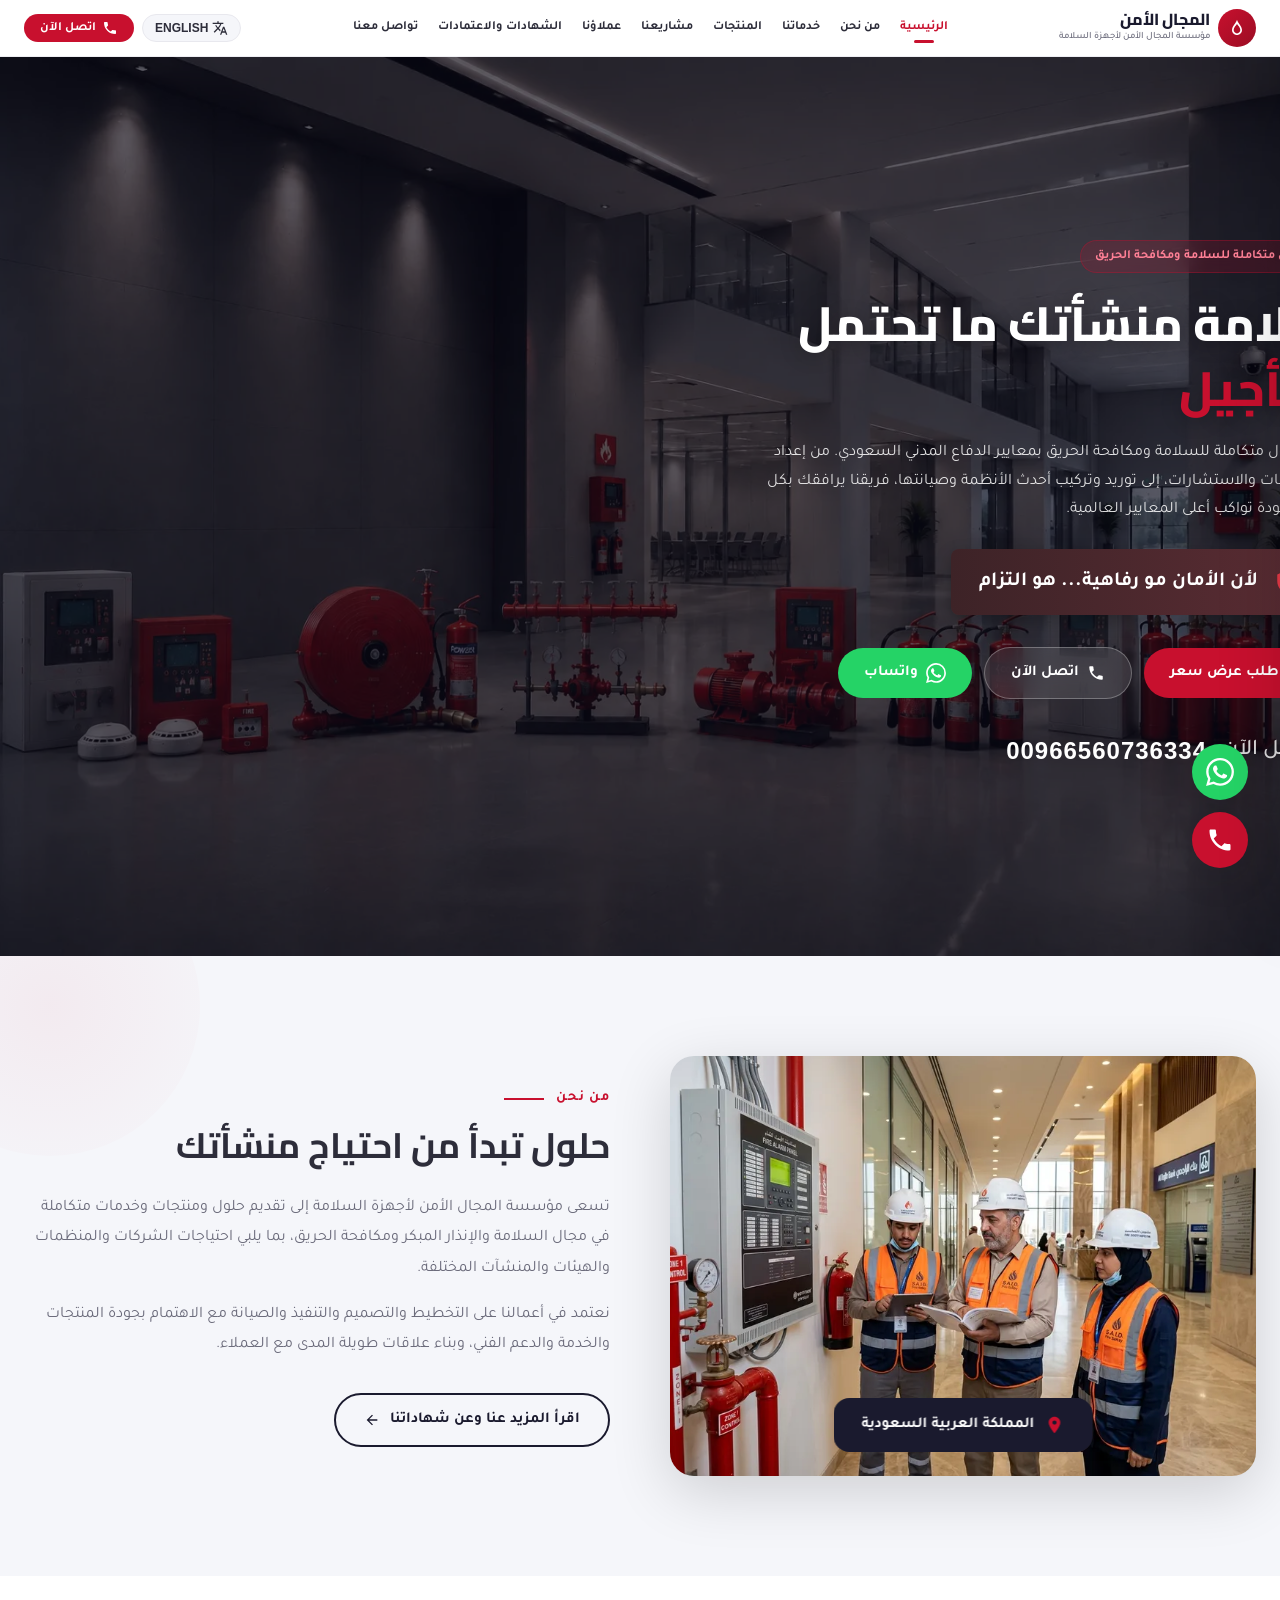
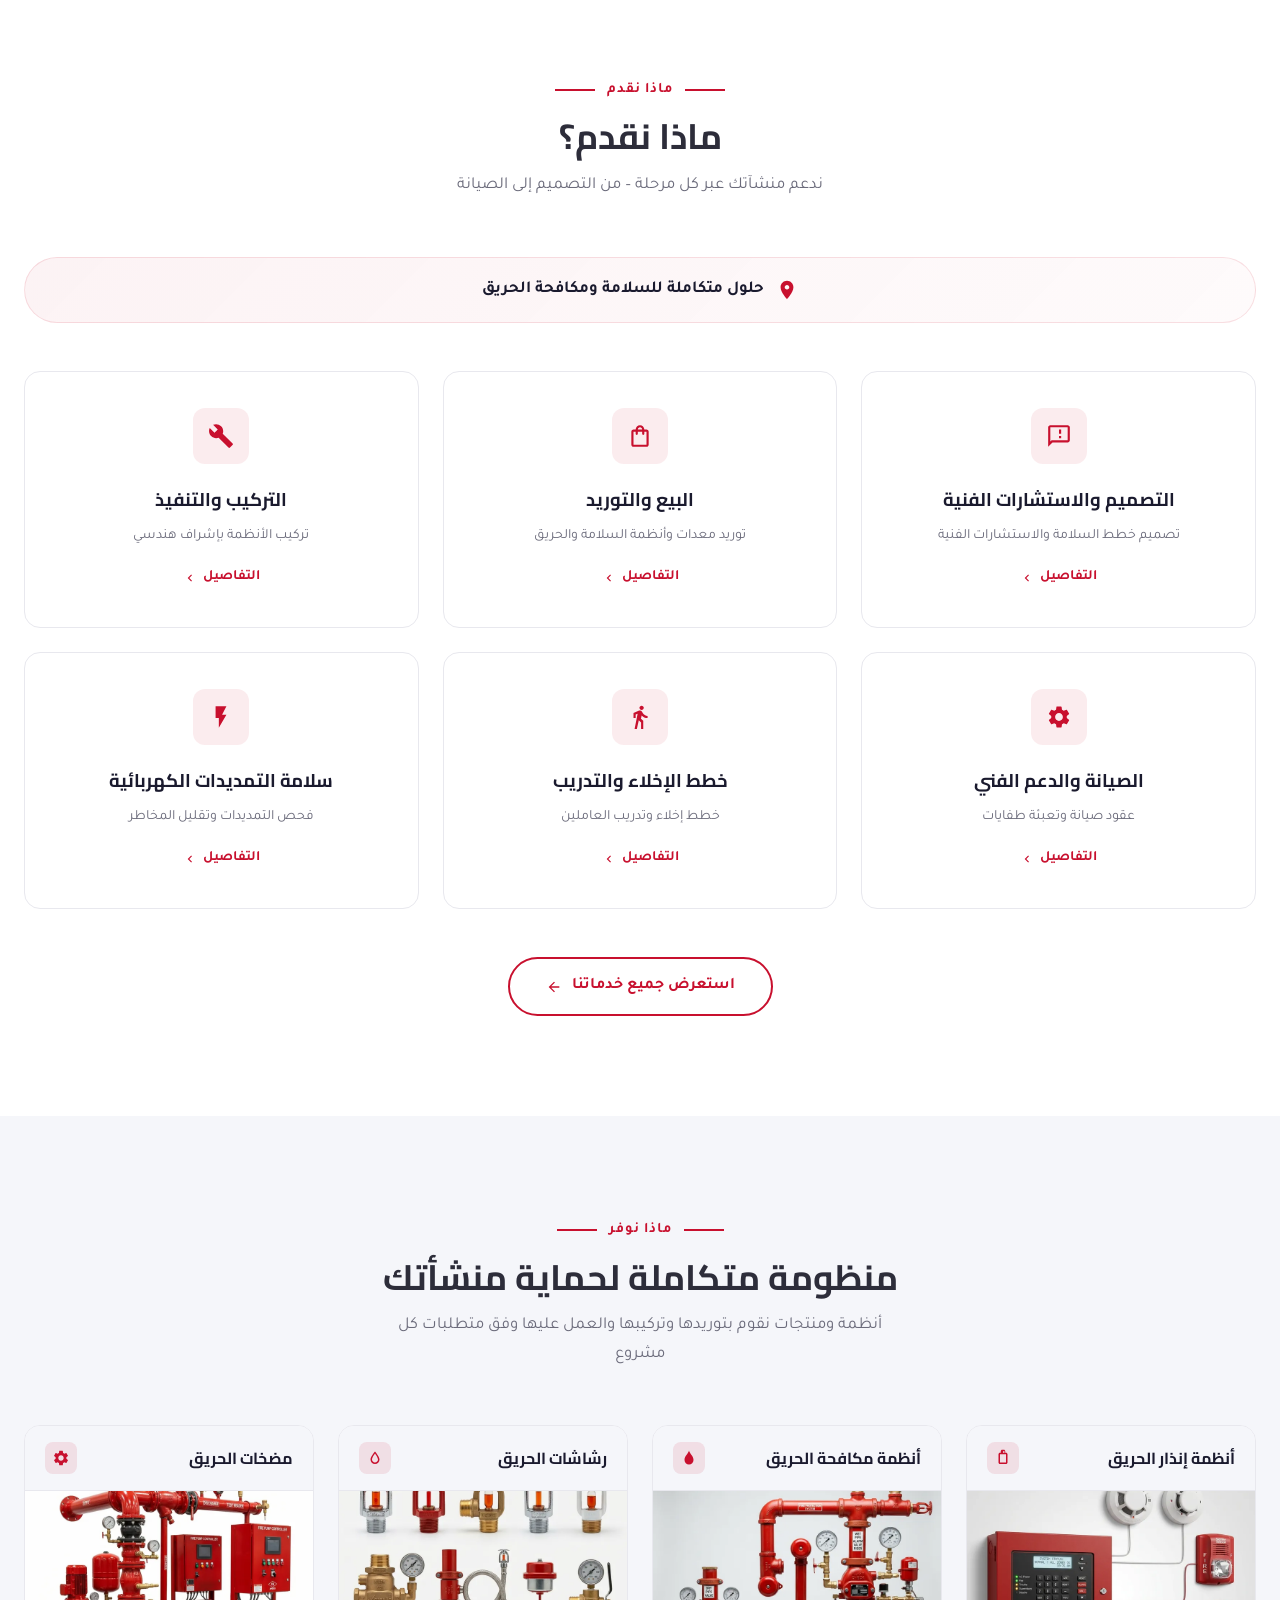
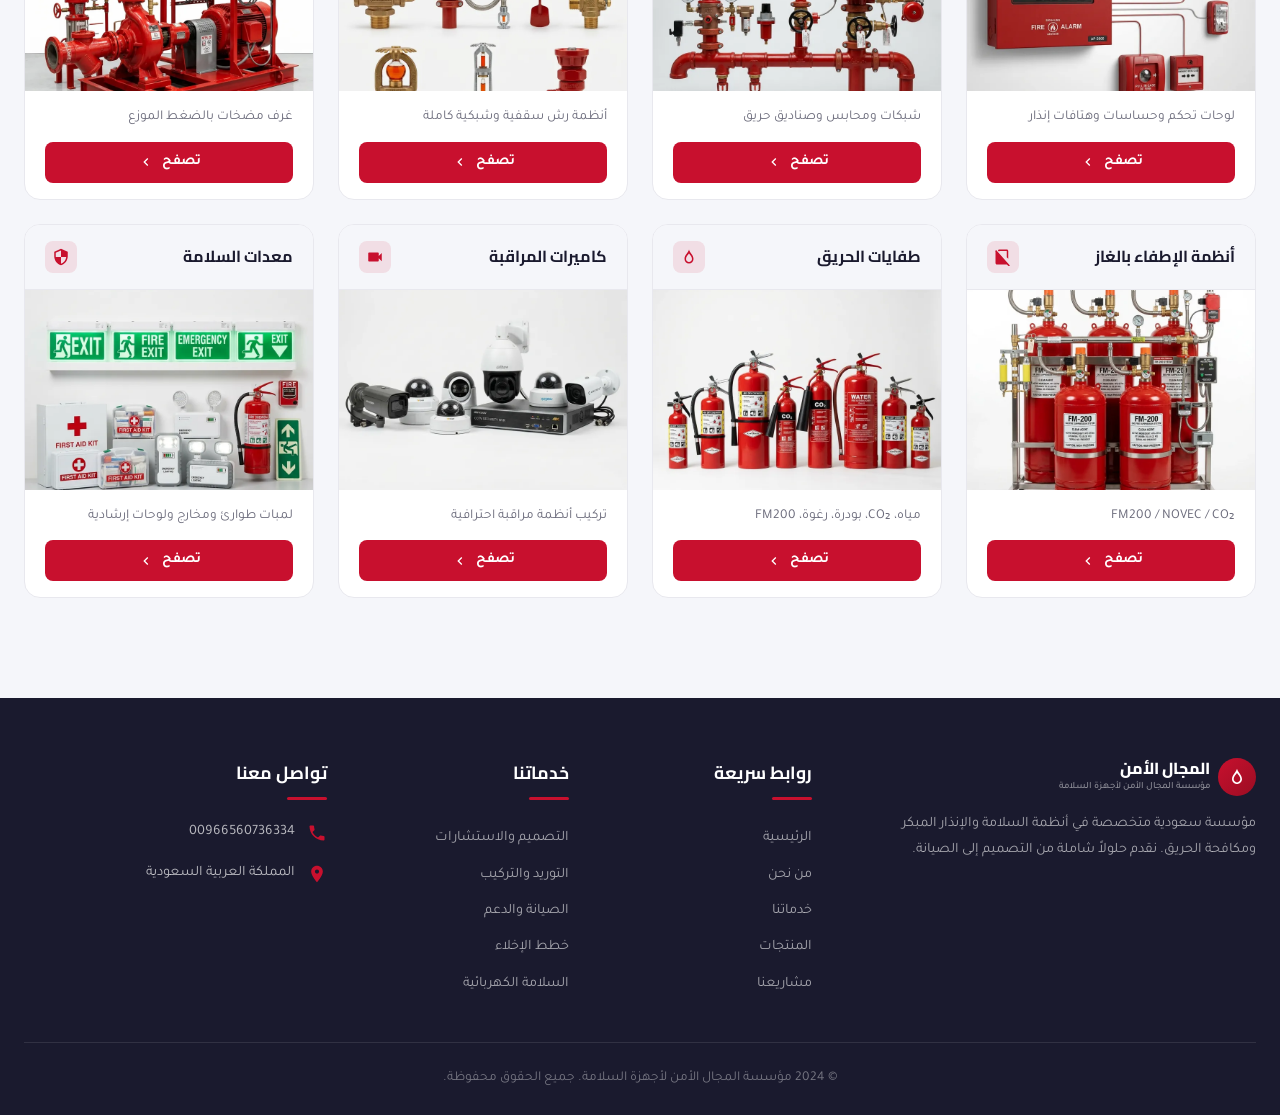
==== index.html @ 8d2e914c "feat(seo): Implement SEO mapping, JSON-LD, hreflang, open graph, and update sitemap/robots" ====
<!DOCTYPE html>
<html lang="ar" dir="rtl">
<head>
<link rel="preload" href="css/style.css" as="style">
  <meta charset="UTF-8">
  <meta name="viewport" content="width=device-width, initial-scale=1.0">
  <title>شركة أنظمة مكافحة الحريق بجدة | المجال الأمن للسلامة</title>
  
  <link rel="preconnect" href="https://fonts.googleapis.com">
  <link rel="preconnect" href="https://fonts.gstatic.com" crossorigin>
  <link href="https://fonts.googleapis.com/css2?family=Cairo:wght@400;600;700;800;900&family=Tajawal:wght@400;500;700;800&display=swap" rel="stylesheet">
  <link rel="stylesheet" href="css/style.css">

  <meta name="description" content="مؤسسة المجال الأمن، أفضل شركة أنظمة مكافحة الحريق بجدة. نقدم حلول السلامة، إنذار الحريق، وأنظمة الإطفاء المعتمدة من الدفاع المدني. اتصل بنا الآن.">
  <link rel="canonical" href="https://mustafaabdelsalam49-arch.github.io/project-1/index.html">
  <link rel="alternate" hreflang="ar" href="https://mustafaabdelsalam49-arch.github.io/project-1/index.html">
  <link rel="alternate" hreflang="en" href="https://mustafaabdelsalam49-arch.github.io/project-1/index-en.html">
  <link rel="alternate" hreflang="x-default" href="https://mustafaabdelsalam49-arch.github.io/project-1/index.html">
  
  <meta property="og:title" content="شركة أنظمة مكافحة الحريق بجدة | المجال الأمن للسلامة">
  <meta property="og:description" content="مؤسسة المجال الأمن، أفضل شركة أنظمة مكافحة الحريق بجدة. نقدم حلول السلامة، إنذار الحريق، وأنظمة الإطفاء المعتمدة من الدفاع المدني. اتصل بنا الآن.">
  <meta property="og:type" content="website">
  <meta property="og:url" content="https://mustafaabdelsalam49-arch.github.io/project-1/index.html">
  
  <script type="application/ld+json">
  {"@context": "https://schema.org", "@type": "LocalBusiness", "name": "Al-Majal Al-Amin | المجال الأمن", "image": "https://mustafaabdelsalam49-arch.github.io/project-1/images/logo.jpg", "telephone": "00966560736334", "address": {"@type": "PostalAddress", "addressLocality": "Jeddah", "addressCountry": "SA"}}
  </script>
</head>
<body>

  <!-- ===== HEADER ===== -->
  <header class="header" id="header">
    <div class="container">
      <!-- Logo -->
      <a href="#" class="logo" id="logo">
        <div class="logo-icon">
          <svg viewBox="0 0 24 24"><path d="M12 2C10.97 6.3 6 9.5 6 14.5C6 17.81 8.69 20.5 12 20.5S18 17.81 18 14.5C18 9.5 13.03 6.3 12 2ZM12 18.5C9.79 18.5 8 16.71 8 14.5C8 11.39 10.94 9.09 12 7.28C13.06 9.09 16 11.39 16 14.5C16 16.71 14.21 18.5 12 18.5Z"/></svg>
        </div>
        <div class="logo-text">
          <span class="brand-name">المجال الأمن</span>
          <span class="brand-tagline">مؤسسة المجال الأمن لأجهزة السلامة</span>
        </div>
      </a>

      <!-- Navigation -->
      <nav class="main-nav" id="mainNav">
        <a href="index.html" class="active">الرئيسية</a>
        <a href="about.html">من نحن</a>
        <a href="index.html#services">خدماتنا</a>
        <a href="index.html#products">المنتجات</a>
        <a href="projects.html#projects">مشاريعنا</a>
        <a href="projects.html#clients">عملاؤنا</a>
        <a href="about.html#certificates">الشهادات والاعتمادات</a>
        <a href="contact.html">تواصل معنا</a>
      </nav>

      <!-- Header Actions -->
      <div class="header-actions">
        <button class="btn-lang" id="btnLang" onclick="window.location.href='index-en.html'">
          <svg width="16" height="16" viewBox="0 0 24 24" fill="currentColor"><path d="M12.87 15.07l-2.54-2.51.03-.03A17.52 17.52 0 0014.07 6H17V4h-7V2H8v2H1v2h11.17C11.5 7.92 10.44 9.75 9 11.35 8.07 10.32 7.3 9.19 6.69 8h-2c.73 1.63 1.73 3.17 2.98 4.56l-5.09 5.02L4 19l5-5 3.11 3.11.76-2.04M18.5 10h-2L12 22h2l1.12-3h4.75L21 22h2l-4.5-12m-2.62 7l1.62-4.33L19.12 17h-3.24z"/></svg>
          ENGLISH
        </button>
        <button class="btn-contact-header" id="btnContactHeader" onclick="window.location.href='tel:00966560736334'">
          <svg width="16" height="16" viewBox="0 0 24 24" fill="currentColor"><path d="M6.62 10.79c1.44 2.83 3.76 5.14 6.59 6.59l2.2-2.2c.27-.27.67-.36 1.02-.24 1.12.37 2.33.57 3.57.57.55 0 1 .45 1 1V20c0 .55-.45 1-1 1-9.39 0-17-7.61-17-17 0-.55.45-1 1-1h3.5c.55 0 1 .45 1 1 0 1.25.2 2.45.57 3.57.11.35.03.74-.25 1.02l-2.2 2.2z"/></svg>
          اتصل الآن
        </button>
        <button class="menu-toggle" id="menuToggle" aria-label="فتح القائمة">
          <span></span>
          <span></span>
          <span></span>
        </button>
      </div>
    </div>
  </header>

  <!-- Mobile Nav -->
  <div class="mobile-nav-overlay" id="mobileNavOverlay"></div>
  <div class="mobile-nav" id="mobileNav">
    <button class="mobile-nav-close" id="mobileNavClose">&times;</button>
    <a href="index.html" class="active">الرئيسية</a>
    <a href="about.html">من نحن</a>
    <a href="index.html#services">خدماتنا</a>
    <a href="index.html#products">المنتجات</a>
    <a href="projects.html#projects">مشاريعنا</a>
    <a href="projects.html#clients">عملاؤنا</a>
    <a href="about.html#certificates">الشهادات والاعتمادات</a>
    <a href="contact.html">تواصل معنا</a>
    <a href="index-en.html" class="mobile-lang-btn" style="display:inline-flex;align-items:center;gap:8px;margin-top:15px;padding:10px 20px;background:rgba(200,16,46,0.15);border:1px solid rgba(200,16,46,0.3);border-radius:8px;color:#C8102E;font-weight:700;text-decoration:none;justify-content:center;">
      <svg width="16" height="16" viewBox="0 0 24 24" fill="currentColor"><path d="M12.87 15.07l-2.54-2.51.03-.03A17.52 17.52 0 0014.07 6H17V4h-7V2H8v2H1v2h11.17C11.5 7.92 10.44 9.75 9 11.35 8.07 10.32 7.3 9.19 6.69 8h-2c.73 1.63 1.73 3.17 2.98 4.56l-5.09 5.02L4 19l5-5 3.11 3.11.76-2.04M18.5 10h-2L12 22h2l1.12-3h4.75L21 22h2l-4.5-12m-2.62 7l1.62-4.33L19.12 17h-3.24z"/></svg>
      ENGLISH
    </a>
  </div>

  <!-- ===== HERO SECTION ===== -->
  <section class="hero" id="hero">
    <div class="hero-bg">
      <img fetchpriority="high" src="images/hero-desktop.webp" alt="معدات السلامة ومكافحة الحريق" class="desktop-hero">
      <img loading="lazy" src="images/hero-mobile.webp" alt="معدات السلامة ومكافحة الحريق" class="mobile-hero">
    </div>
    <div class="hero-overlay"></div>
    <div class="container">
      <div class="hero-content">
        <div class="hero-badge">
          <span class="dot"></span>
          حلول متكاملة للسلامة ومكافحة الحريق
        </div>
        <h1>سلامة منشأتك ما تحتمل <span style="color: var(--color-primary);">التأجيل</span></h1>
        <p class="hero-description">
          نقدّم حلول متكاملة للسلامة ومكافحة الحريق بمعايير الدفاع المدني السعودي. من إعداد المخططات والاستشارات، إلى توريد وتركيب أحدث الأنظمة وصيانتها، فريقنا يرافقك بكل مرحلة بجودة تواكب أعلى المعايير العالمية.
        </p>
        <div class="commitment-badge">
          <svg viewBox="0 0 24 24"><path d="M12 1L3 5v6c0 5.55 3.84 10.74 9 12 5.16-1.26 9-6.45 9-12V5l-9-4zm-2 16l-4-4 1.41-1.41L10 14.17l6.59-6.59L18 9l-8 8z"/></svg>
          <span>لأن الأمان مو رفاهية... هو التزام</span>
        </div>
        <div class="hero-cta">
          <a href="https://wa.me/966560736334" target="_blank" class="btn-primary" id="btnQuote">
            <svg width="18" height="18" viewBox="0 0 24 24" fill="currentColor"><path d="M19 3H5c-1.1 0-2 .9-2 2v14c0 1.1.9 2 2 2h14c1.1 0 2-.9 2-2V5c0-1.1-.9-2-2-2zm-2 10h-4v4h-2v-4H7v-2h4V7h2v4h4v2z"/></svg>
            اطلب عرض سعر</a>
          <a href="tel:00966560736334" class="btn-secondary" id="btnCall">
            <svg width="18" height="18" viewBox="0 0 24 24" fill="currentColor"><path d="M6.62 10.79c1.44 2.83 3.76 5.14 6.59 6.59l2.2-2.2c.27-.27.67-.36 1.02-.24 1.12.37 2.33.57 3.57.57.55 0 1 .45 1 1V20c0 .55-.45 1-1 1-9.39 0-17-7.61-17-17 0-.55.45-1 1-1h3.5c.55 0 1 .45 1 1 0 1.25.2 2.45.57 3.57.11.35.03.74-.25 1.02l-2.2 2.2z"/></svg>
            اتصل الآن
          </a>
          <a href="https://wa.me/966560736334" target="_blank" class="btn-whatsapp" id="btnWhatsapp">
            <svg width="20" height="20" viewBox="0 0 24 24" fill="currentColor"><path d="M17.472 14.382c-.297-.149-1.758-.867-2.03-.967-.273-.099-.471-.148-.67.15-.197.297-.767.966-.94 1.164-.173.199-.347.223-.644.075-.297-.15-1.255-.463-2.39-1.475-.883-.788-1.48-1.761-1.653-2.059-.173-.297-.018-.458.13-.606.134-.133.298-.347.446-.52.149-.174.198-.298.298-.497.099-.198.05-.371-.025-.52-.075-.149-.669-1.612-.916-2.207-.242-.579-.487-.5-.669-.51-.173-.008-.371-.01-.57-.01-.198 0-.52.074-.792.372-.272.297-1.04 1.016-1.04 2.479 0 1.462 1.065 2.875 1.213 3.074.149.198 2.096 3.2 5.077 4.487.709.306 1.262.489 1.694.625.712.227 1.36.195 1.871.118.571-.085 1.758-.719 2.006-1.413.248-.694.248-1.289.173-1.413-.074-.124-.272-.198-.57-.347m-5.421 7.403h-.004a9.87 9.87 0 01-5.031-1.378l-.361-.214-3.741.982.998-3.648-.235-.374a9.86 9.86 0 01-1.51-5.26c.001-5.45 4.436-9.884 9.888-9.884 2.64 0 5.122 1.03 6.988 2.898a9.825 9.825 0 012.893 6.994c-.003 5.45-4.437 9.884-9.885 9.884m8.413-18.297A11.815 11.815 0 0012.05 0C5.495 0 .16 5.335.157 11.892c0 2.096.547 4.142 1.588 5.945L.057 24l6.305-1.654a11.882 11.882 0 005.683 1.448h.005c6.554 0 11.89-5.335 11.893-11.893a11.821 11.821 0 00-3.48-8.413z"/></svg>
            واتساب
          </a>
        </div>
        <div class="hero-phone">
          <span class="phone-label">اتصل الآن</span>
          <span class="phone-number">00966560736334</span>
        </div>
      </div>
    </div>
  </section>

  <!-- ===== ABOUT SECTION ===== -->
  <section class="about" id="about">
    <div class="container">
      <div class="about-content animate-on-scroll">
        <div class="section-label">
          <span>من نحن</span>
          <span class="line"></span>
        </div>
        <h2 class="section-title">حلول تبدأ من احتياج منشأتك</h2>
        <p class="about-text">
          تسعى مؤسسة المجال الأمن لأجهزة السلامة إلى تقديم حلول ومنتجات وخدمات متكاملة في مجال السلامة والإنذار المبكر ومكافحة الحريق، بما يلبي احتياجات الشركات والمنظمات والهيئات والمنشآت المختلفة.
        </p>
        <p class="about-text">
          نعتمد في أعمالنا على التخطيط والتصميم والتنفيذ والصيانة مع الاهتمام بجودة المنتجات والخدمة والدعم الفني، وبناء علاقات طويلة المدى مع العملاء.
        </p>
        <a href="about.html" class="btn-outline" id="btnAbout">
          اقرأ المزيد عنا وعن شهاداتنا
          <svg width="16" height="16" viewBox="0 0 24 24" fill="currentColor"><path d="M20 11H7.83l5.59-5.59L12 4l-8 8 8 8 1.41-1.41L7.83 13H20v-2z"/></svg>
        </a>
      </div>
      <div class="about-image animate-on-scroll">
        <div class="about-image-wrapper">
          <img loading="lazy" src="images/about.webp" alt="فريق المجال الأمن لأجهزة السلامة">
          <div class="about-location-badge">
            <svg viewBox="0 0 24 24"><path d="M12 2C8.13 2 5 5.13 5 9c0 5.25 7 13 7 13s7-7.75 7-13c0-3.87-3.13-7-7-7zm0 9.5c-1.38 0-2.5-1.12-2.5-2.5s1.12-2.5 2.5-2.5 2.5 1.12 2.5 2.5-1.12 2.5-2.5 2.5z"/></svg>
            المملكة العربية السعودية
          </div>
        </div>
      </div>
    </div>
  </section>

  <!-- ===== SERVICES SECTION ===== -->
  <section class="services" id="services">
    <div class="container">
      <div class="section-header animate-on-scroll">
        <div class="section-label">
          <span class="line"></span>
          <span>ماذا نقدم</span>
          <span class="line"></span>
        </div>
        <h2 class="section-title">ماذا نقدم؟</h2>
        <p class="section-subtitle">ندعم منشآتك عبر كل مرحلة – من التصميم إلى الصيانة</p>
      </div>

      <div class="services-banner animate-on-scroll">
        <svg viewBox="0 0 24 24"><path d="M12 2C8.13 2 5 5.13 5 9c0 5.25 7 13 7 13s7-7.75 7-13c0-3.87-3.13-7-7-7zm0 9.5c-1.38 0-2.5-1.12-2.5-2.5s1.12-2.5 2.5-2.5 2.5 1.12 2.5 2.5-1.12 2.5-2.5 2.5z"/></svg>
        حلول متكاملة للسلامة ومكافحة الحريق
      </div>

      <div class="services-grid">
        <!-- Service 1 -->
        <div class="service-card animate-on-scroll" id="serviceDesign">
          <div class="service-icon">
            <svg viewBox="0 0 24 24"><path d="M20 2H4c-1.1 0-2 .9-2 2v18l4-4h14c1.1 0 2-.9 2-2V4c0-1.1-.9-2-2-2zm0 14H5.17L4 17.17V4h16v12zm-8-4h2v2h-2v-2zm0-6h2v4h-2V6z"/></svg>
          </div>
          <h3>التصميم والاستشارات الفنية</h3>
          <p>تصميم خطط السلامة والاستشارات الفنية</p>
          <a href="#" class="service-link">
            التفاصيل
            <svg viewBox="0 0 24 24"><path d="M10 6L8.59 7.41 13.17 12l-4.58 4.59L10 18l6-6z"/></svg>
          </a>
        </div>

        <!-- Service 2 -->
        <div class="service-card animate-on-scroll" id="serviceSales">
          <div class="service-icon">
            <svg viewBox="0 0 24 24"><path d="M18 6h-2c0-2.21-1.79-4-4-4S8 3.79 8 6H6c-1.1 0-2 .9-2 2v12c0 1.1.9 2 2 2h12c1.1 0 2-.9 2-2V8c0-1.1-.9-2-2-2zm-6-2c1.1 0 2 .9 2 2h-4c0-1.1.9-2 2-2zm6 16H6V8h2v2c0 .55.45 1 1 1s1-.45 1-1V8h4v2c0 .55.45 1 1 1s1-.45 1-1V8h2v12z"/></svg>
          </div>
          <h3>البيع والتوريد</h3>
          <p>توريد معدات وأنظمة السلامة والحريق</p>
          <a href="#" class="service-link">
            التفاصيل
            <svg viewBox="0 0 24 24"><path d="M10 6L8.59 7.41 13.17 12l-4.58 4.59L10 18l6-6z"/></svg>
          </a>
        </div>

        <!-- Service 3 -->
        <div class="service-card animate-on-scroll" id="serviceInstall">
          <div class="service-icon">
            <svg viewBox="0 0 24 24"><path d="M22.7 19l-9.1-9.1c.9-2.3.4-5-1.5-6.9-2-2-5-2.4-7.4-1.3L9 6 6 9 1.6 4.7C.4 7.1.9 10.1 2.9 12.1c1.9 1.9 4.6 2.4 6.9 1.5l9.1 9.1c.4.4 1 .4 1.4 0l2.3-2.3c.5-.4.5-1.1.1-1.4z"/></svg>
          </div>
          <h3>التركيب والتنفيذ</h3>
          <p>تركيب الأنظمة بإشراف هندسي</p>
          <a href="#" class="service-link">
            التفاصيل
            <svg viewBox="0 0 24 24"><path d="M10 6L8.59 7.41 13.17 12l-4.58 4.59L10 18l6-6z"/></svg>
          </a>
        </div>

        <!-- Service 4 -->
        <div class="service-card animate-on-scroll" id="serviceMaintenance">
          <div class="service-icon">
            <svg viewBox="0 0 24 24"><path d="M19.14 12.94c.04-.3.06-.61.06-.94 0-.32-.02-.64-.07-.94l2.03-1.58a.49.49 0 00.12-.61l-1.92-3.32a.488.488 0 00-.59-.22l-2.39.96c-.5-.38-1.03-.7-1.62-.94l-.36-2.54a.484.484 0 00-.48-.41h-3.84c-.24 0-.43.17-.47.41l-.36 2.54c-.59.24-1.13.57-1.62.94l-2.39-.96c-.22-.08-.47 0-.59.22L2.74 8.87c-.12.21-.08.47.12.61l2.03 1.58c-.05.3-.07.62-.07.94s.02.64.07.94l-2.03 1.58a.49.49 0 00-.12.61l1.92 3.32c.12.22.37.29.59.22l2.39-.96c.5.38 1.03.7 1.62.94l.36 2.54c.05.24.24.41.48.41h3.84c.24 0 .44-.17.47-.41l.36-2.54c.59-.24 1.13-.56 1.62-.94l2.39.96c.22.08.47 0 .59-.22l1.92-3.32c.12-.22.07-.47-.12-.61l-2.01-1.58zM12 15.6c-1.98 0-3.6-1.62-3.6-3.6s1.62-3.6 3.6-3.6 3.6 1.62 3.6 3.6-1.62 3.6-3.6 3.6z"/></svg>
          </div>
          <h3>الصيانة والدعم الفني</h3>
          <p>عقود صيانة وتعبئة طفايات</p>
          <a href="#" class="service-link">
            التفاصيل
            <svg viewBox="0 0 24 24"><path d="M10 6L8.59 7.41 13.17 12l-4.58 4.59L10 18l6-6z"/></svg>
          </a>
        </div>

        <!-- Service 5 -->
        <div class="service-card animate-on-scroll" id="serviceEvacuation">
          <div class="service-icon">
            <svg viewBox="0 0 24 24"><path d="M13.5 5.5c1.1 0 2-.9 2-2s-.9-2-2-2-2 .9-2 2 .9 2 2 2zM9.8 8.9L7 23h2.1l1.8-8 2.1 2v6h2v-7.5l-2.1-2 .6-3C14.8 12 16.8 13 19 13v-2c-1.9 0-3.5-1-4.3-2.4l-1-1.6c-.4-.6-1-1-1.7-1-.3 0-.5.1-.8.1L6 8.3V13h2V9.6l1.8-.7"/></svg>
          </div>
          <h3>خطط الإخلاء والتدريب</h3>
          <p>خطط إخلاء وتدريب العاملين</p>
          <a href="#" class="service-link">
            التفاصيل
            <svg viewBox="0 0 24 24"><path d="M10 6L8.59 7.41 13.17 12l-4.58 4.59L10 18l6-6z"/></svg>
          </a>
        </div>

        <!-- Service 6 -->
        <div class="service-card animate-on-scroll" id="serviceElectrical">
          <div class="service-icon">
            <svg viewBox="0 0 24 24"><path d="M7 2v11h3v9l7-12h-4l4-8z"/></svg>
          </div>
          <h3>سلامة التمديدات الكهربائية</h3>
          <p>فحص التمديدات وتقليل المخاطر</p>
          <a href="#" class="service-link">
            التفاصيل
            <svg viewBox="0 0 24 24"><path d="M10 6L8.59 7.41 13.17 12l-4.58 4.59L10 18l6-6z"/></svg>
          </a>
        </div>
      </div>

      <div class="services-cta animate-on-scroll">
        <a href="#" class="btn-primary-outline" id="btnAllServices">
          استعرض جميع خدماتنا
          <svg width="16" height="16" viewBox="0 0 24 24" fill="currentColor"><path d="M20 11H7.83l5.59-5.59L12 4l-8 8 8 8 1.41-1.41L7.83 13H20v-2z"/></svg>
        </a>
      </div>
    </div>
  </section>

  <!-- ===== PRODUCTS SECTION ===== -->
  <section class="products" id="products">
    <div class="container">
      <div class="section-header animate-on-scroll">
        <div class="section-label">
          <span class="line"></span>
          <span>ماذا نوفر</span>
          <span class="line"></span>
        </div>
        <h2 class="section-title">منظومة متكاملة لحماية منشأتك</h2>
        <p class="section-subtitle">أنظمة ومنتجات نقوم بتوريدها وتركيبها والعمل عليها وفق متطلبات كل مشروع</p>
      </div>

      <div class="products-grid">
        <!-- Product 1: Fire Alarm Systems -->
        <div class="product-card animate-on-scroll" id="productAlarm">
          <div class="product-card-header">
            <h3>أنظمة إنذار الحريق</h3>
            <div class="product-icon">
              <svg viewBox="0 0 24 24"><path d="M18 7c0-1.1-.9-2-2-2h-1V3c0-1.1-.9-2-2-2h-2c-1.1 0-2 .9-2 2v2H8c-1.1 0-2 .9-2 2v11c0 1.1.9 2 2 2h8c1.1 0 2-.9 2-2V7zm-6-4h2v2h-2V3zm4 15H8V7h8v11z"/></svg>
            </div>
          </div>
          <div class="product-card-image">
            <img loading="lazy" src="images/fire-alarm.webp" alt="أنظمة إنذار الحريق">
          </div>
          <div class="product-card-footer">
            <p>لوحات تحكم وحساسات وهتافات إنذار</p>
            <button class="btn-product">
              تصفح
              <svg viewBox="0 0 24 24"><path d="M10 6L8.59 7.41 13.17 12l-4.58 4.59L10 18l6-6z"/></svg>
            </button>
          </div>
        </div>

        <!-- Product 2: Fire Fighting Systems -->
        <div class="product-card animate-on-scroll" id="productFighting">
          <div class="product-card-header">
            <h3>أنظمة مكافحة الحريق</h3>
            <div class="product-icon">
              <svg viewBox="0 0 24 24"><path d="M12 2C10.97 6.3 6 9.5 6 14.5C6 17.81 8.69 20.5 12 20.5S18 17.81 18 14.5C18 9.5 13.03 6.3 12 2Z"/></svg>
            </div>
          </div>
          <div class="product-card-image">
            <img loading="lazy" src="images/fire-suppression.webp" alt="أنظمة مكافحة الحريق">
          </div>
          <div class="product-card-footer">
            <p>شبكات ومحابس وصناديق حريق</p>
            <button class="btn-product">
              تصفح
              <svg viewBox="0 0 24 24"><path d="M10 6L8.59 7.41 13.17 12l-4.58 4.59L10 18l6-6z"/></svg>
            </button>
          </div>
        </div>

        <!-- Product 3: Fire Sprinklers -->
        <div class="product-card animate-on-scroll" id="productSprinklers">
          <div class="product-card-header">
            <h3>رشاشات الحريق</h3>
            <div class="product-icon">
              <svg viewBox="0 0 24 24"><path d="M12 3.25C12 3.25 6 10 6 14c0 3.31 2.69 6 6 6s6-2.69 6-6c0-4-6-10.75-6-10.75zM12 18c-2.21 0-4-1.79-4-4 0-2.4 3.36-7.1 4-8.04.64.93 4 5.63 4 8.04 0 2.21-1.79 4-4 4z"/></svg>
            </div>
          </div>
          <div class="product-card-image">
            <img loading="lazy" src="images/fire-sprinklers.webp" alt="رشاشات الحريق">
          </div>
          <div class="product-card-footer">
            <p>أنظمة رش سقفية وشبكية كاملة</p>
            <button class="btn-product">
              تصفح
              <svg viewBox="0 0 24 24"><path d="M10 6L8.59 7.41 13.17 12l-4.58 4.59L10 18l6-6z"/></svg>
            </button>
          </div>
        </div>

        <!-- Product 4: Fire Pumps -->
        <div class="product-card animate-on-scroll" id="productPumps">
          <div class="product-card-header">
            <h3>مضخات الحريق</h3>
            <div class="product-icon">
              <svg viewBox="0 0 24 24"><path d="M19.14 12.94c.04-.3.06-.61.06-.94 0-.32-.02-.64-.07-.94l2.03-1.58a.49.49 0 00.12-.61l-1.92-3.32a.488.488 0 00-.59-.22l-2.39.96c-.5-.38-1.03-.7-1.62-.94l-.36-2.54a.484.484 0 00-.48-.41h-3.84c-.24 0-.43.17-.47.41l-.36 2.54c-.59.24-1.13.57-1.62.94l-2.39-.96c-.22-.08-.47 0-.59.22L2.74 8.87c-.12.21-.08.47.12.61l2.03 1.58c-.05.3-.07.62-.07.94s.02.64.07.94l-2.03 1.58a.49.49 0 00-.12.61l1.92 3.32c.12.22.37.29.59.22l2.39-.96c.5.38 1.03.7 1.62.94l.36 2.54c.05.24.24.41.48.41h3.84c.24 0 .44-.17.47-.41l.36-2.54c.59-.24 1.13-.56 1.62-.94l2.39.96c.22.08.47 0 .59-.22l1.92-3.32c.12-.22.07-.47-.12-.61l-2.01-1.58zM12 15.6c-1.98 0-3.6-1.62-3.6-3.6s1.62-3.6 3.6-3.6 3.6 1.62 3.6 3.6-1.62 3.6-3.6 3.6z"/></svg>
            </div>
          </div>
          <div class="product-card-image">
            <img loading="lazy" src="images/fire-pumps.webp" alt="مضخات الحريق">
          </div>
          <div class="product-card-footer">
            <p>غرف مضخات بالضغط الموزع</p>
            <button class="btn-product">
              تصفح
              <svg viewBox="0 0 24 24"><path d="M10 6L8.59 7.41 13.17 12l-4.58 4.59L10 18l6-6z"/></svg>
            </button>
          </div>
        </div>

        <!-- Product 5: Gas Suppression -->
        <div class="product-card animate-on-scroll" id="productGas">
          <div class="product-card-header">
            <h3>أنظمة الإطفاء بالغاز</h3>
            <div class="product-icon">
              <svg viewBox="0 0 24 24"><path d="M17 4v8.17l2 2V4c0-1.1-.9-2-2-2H7c-.85 0-1.58.53-1.87 1.28L7 5.16V4h10zM1.39 4.22l.61.61V20c0 1.1.9 2 2 2h13.17l2.61 2.61 1.41-1.41L2.81 2.81 1.39 4.22zM4 6.83V20h13.17l-13.17-13.17z"/></svg>
            </div>
          </div>
          <div class="product-card-image">
            <img loading="lazy" src="images/gas-suppression.webp" alt="أنظمة الإطفاء بالغاز">
          </div>
          <div class="product-card-footer">
            <p>FM200 / NOVEC / CO₂</p>
            <button class="btn-product">
              تصفح
              <svg viewBox="0 0 24 24"><path d="M10 6L8.59 7.41 13.17 12l-4.58 4.59L10 18l6-6z"/></svg>
            </button>
          </div>
        </div>

        <!-- Product 6: Fire Extinguishers -->
        <div class="product-card animate-on-scroll" id="productExtinguishers">
          <div class="product-card-header">
            <h3>طفايات الحريق</h3>
            <div class="product-icon">
              <svg viewBox="0 0 24 24"><path d="M12 2C10.97 6.3 6 9.5 6 14.5C6 17.81 8.69 20.5 12 20.5S18 17.81 18 14.5C18 9.5 13.03 6.3 12 2ZM12 18.5C9.79 18.5 8 16.71 8 14.5C8 11.39 10.94 9.09 12 7.28C13.06 9.09 16 11.39 16 14.5C16 16.71 14.21 18.5 12 18.5Z"/></svg>
            </div>
          </div>
          <div class="product-card-image">
            <img loading="lazy" src="images/fire-extinguishers.webp" alt="طفايات الحريق">
          </div>
          <div class="product-card-footer">
            <p>مياه، CO₂، بودرة، رغوة، FM200</p>
            <button class="btn-product">
              تصفح
              <svg viewBox="0 0 24 24"><path d="M10 6L8.59 7.41 13.17 12l-4.58 4.59L10 18l6-6z"/></svg>
            </button>
          </div>
        </div>

        <!-- Product 7: CCTV Cameras -->
        <div class="product-card animate-on-scroll" id="productCCTV">
          <div class="product-card-header">
            <h3>كاميرات المراقبة</h3>
            <div class="product-icon">
              <svg viewBox="0 0 24 24"><path d="M17 10.5V7c0-.55-.45-1-1-1H4c-.55 0-1 .45-1 1v10c0 .55.45 1 1 1h12c.55 0 1-.45 1-1v-3.5l4 4v-11l-4 4z"/></svg>
            </div>
          </div>
          <div class="product-card-image">
            <img loading="lazy" src="images/cctv-cameras.webp" alt="كاميرات المراقبة">
          </div>
          <div class="product-card-footer">
            <p>تركيب أنظمة مراقبة احترافية</p>
            <button class="btn-product">
              تصفح
              <svg viewBox="0 0 24 24"><path d="M10 6L8.59 7.41 13.17 12l-4.58 4.59L10 18l6-6z"/></svg>
            </button>
          </div>
        </div>

        <!-- Product 8: Safety Equipment -->
        <div class="product-card animate-on-scroll" id="productSafety">
          <div class="product-card-header">
            <h3>معدات السلامة</h3>
            <div class="product-icon">
              <svg viewBox="0 0 24 24"><path d="M12 1L3 5v6c0 5.55 3.84 10.74 9 12 5.16-1.26 9-6.45 9-12V5l-9-4zm0 10.99h7c-.53 4.12-3.28 7.79-7 8.94V12H5V6.3l7-3.11v8.8z"/></svg>
            </div>
          </div>
          <div class="product-card-image">
            <img loading="lazy" src="images/safety-equipment.webp" alt="معدات السلامة">
          </div>
          <div class="product-card-footer">
            <p>لمبات طوارئ ومخارج ولوحات إرشادية</p>
            <button class="btn-product">
              تصفح
              <svg viewBox="0 0 24 24"><path d="M10 6L8.59 7.41 13.17 12l-4.58 4.59L10 18l6-6z"/></svg>
            </button>
          </div>
        </div>
      </div>
    </div>
  </section>

  <!-- ===== FOOTER ===== -->
  <footer class="footer" id="footer">
    <div class="container">
      <div class="footer-grid">
        <!-- Footer Brand -->
        <div class="footer-brand">
          <div class="logo">
            <div class="logo-icon">
              <svg viewBox="0 0 24 24"><path d="M12 2C10.97 6.3 6 9.5 6 14.5C6 17.81 8.69 20.5 12 20.5S18 17.81 18 14.5C18 9.5 13.03 6.3 12 2ZM12 18.5C9.79 18.5 8 16.71 8 14.5C8 11.39 10.94 9.09 12 7.28C13.06 9.09 16 11.39 16 14.5C16 16.71 14.21 18.5 12 18.5Z"/></svg>
            </div>
            <div class="logo-text">
              <span class="brand-name">المجال الأمن</span>
              <span class="brand-tagline">مؤسسة المجال الأمن لأجهزة السلامة</span>
            </div>
          </div>
          <p class="footer-brand-desc">
            مؤسسة سعودية متخصصة في أنظمة السلامة والإنذار المبكر ومكافحة الحريق. نقدم حلولاً شاملة من التصميم إلى الصيانة.
          </p>
        </div>

        <!-- Quick Links -->
        <div class="footer-section">
          <h4>روابط سريعة</h4>
          <div class="footer-links">
            <a href="#">الرئيسية</a>
            <a href="#about">من نحن</a>
            <a href="#services">خدماتنا</a>
            <a href="#products">المنتجات</a>
            <a href="#">مشاريعنا</a>
          </div>
        </div>

        <!-- Services Links -->
        <div class="footer-section">
          <h4>خدماتنا</h4>
          <div class="footer-links">
            <a href="#">التصميم والاستشارات</a>
            <a href="#">التوريد والتركيب</a>
            <a href="#">الصيانة والدعم</a>
            <a href="#">خطط الإخلاء</a>
            <a href="#">السلامة الكهربائية</a>
          </div>
        </div>

        <!-- Contact Info -->
        <div class="footer-section">
          <h4>تواصل معنا</h4>
          <div class="footer-contact-item">
            <svg viewBox="0 0 24 24"><path d="M6.62 10.79c1.44 2.83 3.76 5.14 6.59 6.59l2.2-2.2c.27-.27.67-.36 1.02-.24 1.12.37 2.33.57 3.57.57.55 0 1 .45 1 1V20c0 .55-.45 1-1 1-9.39 0-17-7.61-17-17 0-.55.45-1 1-1h3.5c.55 0 1 .45 1 1 0 1.25.2 2.45.57 3.57.11.35.03.74-.25 1.02l-2.2 2.2z"/></svg>
            <span>00966560736334</span>
          </div>
          <div class="footer-contact-item">
            <svg viewBox="0 0 24 24"><path d="M12 2C8.13 2 5 5.13 5 9c0 5.25 7 13 7 13s7-7.75 7-13c0-3.87-3.13-7-7-7zm0 9.5c-1.38 0-2.5-1.12-2.5-2.5s1.12-2.5 2.5-2.5 2.5 1.12 2.5 2.5-1.12 2.5-2.5 2.5z"/></svg>
            <span>المملكة العربية السعودية</span>
          </div>
        </div>
      </div>

      <div class="footer-bottom">
        <p>© 2024 مؤسسة المجال الأمن لأجهزة السلامة. جميع الحقوق محفوظة.</p>
      </div>
    </div>
  </footer>

  <!-- ===== FLOATING BUTTONS ===== -->
  <div class="floating-buttons" id="floatingButtons">
    <a href="https://wa.me/966560736334" target="_blank" class="floating-btn whatsapp" aria-label="واتساب" id="floatingWhatsapp">
      <svg viewBox="0 0 24 24"><path d="M17.472 14.382c-.297-.149-1.758-.867-2.03-.967-.273-.099-.471-.148-.67.15-.197.297-.767.966-.94 1.164-.173.199-.347.223-.644.075-.297-.15-1.255-.463-2.39-1.475-.883-.788-1.48-1.761-1.653-2.059-.173-.297-.018-.458.13-.606.134-.133.298-.347.446-.52.149-.174.198-.298.298-.497.099-.198.05-.371-.025-.52-.075-.149-.669-1.612-.916-2.207-.242-.579-.487-.5-.669-.51-.173-.008-.371-.01-.57-.01-.198 0-.52.074-.792.372-.272.297-1.04 1.016-1.04 2.479 0 1.462 1.065 2.875 1.213 3.074.149.198 2.096 3.2 5.077 4.487.709.306 1.262.489 1.694.625.712.227 1.36.195 1.871.118.571-.085 1.758-.719 2.006-1.413.248-.694.248-1.289.173-1.413-.074-.124-.272-.198-.57-.347m-5.421 7.403h-.004a9.87 9.87 0 01-5.031-1.378l-.361-.214-3.741.982.998-3.648-.235-.374a9.86 9.86 0 01-1.51-5.26c.001-5.45 4.436-9.884 9.888-9.884 2.64 0 5.122 1.03 6.988 2.898a9.825 9.825 0 012.893 6.994c-.003 5.45-4.437 9.884-9.885 9.884m8.413-18.297A11.815 11.815 0 0012.05 0C5.495 0 .16 5.335.157 11.892c0 2.096.547 4.142 1.588 5.945L.057 24l6.305-1.654a11.882 11.882 0 005.683 1.448h.005c6.554 0 11.89-5.335 11.893-11.893a11.821 11.821 0 00-3.48-8.413z"/></svg>
    </a>
    <a href="tel:00966560736334" class="floating-btn phone" aria-label="اتصل بنا" id="floatingPhone">
      <svg viewBox="0 0 24 24"><path d="M6.62 10.79c1.44 2.83 3.76 5.14 6.59 6.59l2.2-2.2c.27-.27.67-.36 1.02-.24 1.12.37 2.33.57 3.57.57.55 0 1 .45 1 1V20c0 .55-.45 1-1 1-9.39 0-17-7.61-17-17 0-.55.45-1 1-1h3.5c.55 0 1 .45 1 1 0 1.25.2 2.45.57 3.57.11.35.03.74-.25 1.02l-2.2 2.2z"/></svg>
    </a>
  </div>

  <!-- ===== JAVASCRIPT ===== -->
  <script>
    // Header scroll effect
    const header = document.getElementById('header');
    window.addEventListener('scroll', () => {
      if (window.scrollY > 50) {
        header.classList.add('scrolled');
      } else {
        header.classList.remove('scrolled');
      }
    });

    // Mobile menu toggle
    const menuToggle = document.getElementById('menuToggle');
    const mobileNav = document.getElementById('mobileNav');
    const mobileNavOverlay = document.getElementById('mobileNavOverlay');
    const mobileNavClose = document.getElementById('mobileNavClose');

    function openMobileNav() {
      mobileNav.classList.add('active');
      mobileNavOverlay.classList.add('active');
      document.body.style.overflow = 'hidden';
    }

    function closeMobileNav() {
      mobileNav.classList.remove('active');
      mobileNavOverlay.classList.remove('active');
      document.body.style.overflow = '';
    }

    menuToggle.addEventListener('click', openMobileNav);
    mobileNavClose.addEventListener('click', closeMobileNav);
    mobileNavOverlay.addEventListener('click', closeMobileNav);

    // Close mobile nav on link click
    document.querySelectorAll('.mobile-nav a').forEach(link => {
      link.addEventListener('click', closeMobileNav);
    });

    // Scroll animations (Intersection Observer)
    const observerOptions = {
      root: null,
      rootMargin: '0px 0px -80px 0px',
      threshold: 0.1
    };

    const observer = new IntersectionObserver((entries) => {
      entries.forEach((entry, index) => {
        if (entry.isIntersecting) {
          // Stagger animation for grid items
          const delay = entry.target.closest('.services-grid, .products-grid')
            ? Array.from(entry.target.parentElement.children).indexOf(entry.target) * 100
            : 0;
          
          setTimeout(() => {
            entry.target.classList.add('visible');
          }, delay);
          
          observer.unobserve(entry.target);
        }
      });
    }, observerOptions);

    document.querySelectorAll('.animate-on-scroll').forEach(el => {
      observer.observe(el);
    });

    // Smooth scroll for anchor links
    document.querySelectorAll('a[href^="#"]').forEach(anchor => {
      anchor.addEventListener('click', function (e) {
        const target = document.querySelector(this.getAttribute('href'));
        if (target) {
          e.preventDefault();
          target.scrollIntoView({
            behavior: 'smooth',
            block: 'start'
          });
        }
      });
    });
  </script>

</body>
</html>
---- css/style.css ----
/* ===================================
   Al Majal Al Amn - Fire Safety Company
   Homepage Styles
   =================================== */

/* --- CSS Variables / Design Tokens --- */
:root {
  --color-primary: #C8102E;
  --color-primary-dark: #9B0D23;
  --color-primary-light: #E8344E;
  --color-secondary: #1A1A2E;
  --color-accent: #D4AF37;
  --color-bg: #FFFFFF;
  --color-bg-light: #F5F6FA;
  --color-bg-dark: #0F0F1A;
  --color-text: #2D2D3A;
  --color-text-light: #6B6B7B;
  --color-text-muted: #9B9BAF;
  --color-border: #E8E8EE;
  --color-white: #FFFFFF;
  --color-black: #0A0A0A;

  --font-primary: 'Tajawal', 'Segoe UI', sans-serif;
  --font-heading: 'Cairo', 'Segoe UI', sans-serif;

  --shadow-sm: 0 2px 8px rgba(0, 0, 0, 0.06);
  --shadow-md: 0 4px 20px rgba(0, 0, 0, 0.08);
  --shadow-lg: 0 8px 40px rgba(0, 0, 0, 0.12);
  --shadow-xl: 0 16px 60px rgba(0, 0, 0, 0.16);
  --shadow-card: 0 2px 16px rgba(0, 0, 0, 0.05);
  --shadow-card-hover: 0 8px 32px rgba(200, 16, 46, 0.12);

  --radius-sm: 8px;
  --radius-md: 12px;
  --radius-lg: 16px;
  --radius-xl: 24px;
  --radius-full: 50px;

  --transition-fast: 0.2s ease;
  --transition-base: 0.3s ease;
  --transition-slow: 0.5s ease;

  --container-max: 1280px;
  --container-padding: 24px;
}

/* --- Reset & Base --- */
*,
*::before,
*::after {
  margin: 0;
  padding: 0;
  box-sizing: border-box;
}

html {
  scroll-behavior: smooth;
}

[dir="ltr"] {
  --font-main: 'Inter', sans-serif;
  text-align: left;
}

body { font-size: 16px;
}

body {
  font-family: var(--font-primary);
  color: var(--color-text);
  background: var(--color-bg);
  direction: rtl;
  text-align: right;
  line-height: 1.7;
  overflow-x: hidden;
  -webkit-font-smoothing: antialiased;
  -moz-osx-font-smoothing: grayscale;
}

img {
  max-width: 100%;
  height: auto;
  display: block;
}

a {
  text-decoration: none;
  color: inherit;
  transition: var(--transition-fast);
}

ul, ol {
  list-style: none;
}

.container {
  max-width: var(--container-max);
  margin: 0 auto;
  padding: 0 var(--container-padding);
}

/* --- Animations --- */
@keyframes fadeInUp {
  from {
    opacity: 0;
    transform: translateY(30px);
  }
  to {
    opacity: 1;
    transform: translateY(0);
  }
}

@keyframes fadeInRight {
  from {
    opacity: 0;
    transform: translateX(30px);
  }
  to {
    opacity: 1;
    transform: translateX(0);
  }
}

@keyframes fadeInLeft {
  from {
    opacity: 0;
    transform: translateX(-30px);
  }
  to {
    opacity: 1;
    transform: translateX(0);
  }
}

@keyframes scaleIn {
  from {
    opacity: 0;
    transform: scale(0.9);
  }
  to {
    opacity: 1;
    transform: scale(1);
  }
}

@keyframes pulse {
  0%, 100% { transform: scale(1); }
  50% { transform: scale(1.05); }
}

@keyframes float {
  0%, 100% { transform: translateY(0); }
  50% { transform: translateY(-10px); }
}

@keyframes shimmer {
  0% { background-position: -200% 0; }
  100% { background-position: 200% 0; }
}

@keyframes slideDown {
  from {
    opacity: 0;
    transform: translateY(-20px);
  }
  to {
    opacity: 1;
    transform: translateY(0);
  }
}

.animate-on-scroll {
  opacity: 0;
  transform: translateY(30px);
  transition: opacity 0.6s ease, transform 0.6s ease;
}

.animate-on-scroll.visible {
  opacity: 1;
  transform: translateY(0);
}

/* ===================================
   HEADER / NAVIGATION
   =================================== */
.header {
  position: fixed;
  top: 0;
  right: 0;
  left: 0;
  z-index: 1000;
  background: rgba(255, 255, 255, 0.95);
  backdrop-filter: blur(20px);
  -webkit-backdrop-filter: blur(20px);
  border-bottom: 1px solid rgba(232, 232, 238, 0.6);
  transition: var(--transition-base);
  animation: slideDown 0.6s ease;
}

.header.scrolled {
  background: rgba(255, 255, 255, 0.98);
  box-shadow: var(--shadow-md);
}

.header .container {
  display: flex;
  align-items: center;
  justify-content: space-between;
  height: 56px;
}

/* Logo */
.logo {
  display: flex;
  align-items: center;
  gap: 8px;
  flex-shrink: 0;
}

.logo-icon {
  width: 38px;
  height: 38px;
  background: linear-gradient(135deg, var(--color-primary), var(--color-primary-dark));
  border-radius: 50%;
  display: flex;
  align-items: center;
  justify-content: center;
  position: relative;
}

.logo-icon svg {
  width: 20px;
  height: 20px;
  fill: white;
}

.logo-text {
  display: flex;
  flex-direction: column;
}

.logo-text .brand-name {
  font-family: var(--font-heading);
  font-size: 1rem;
  font-weight: 800;
  color: var(--color-secondary);
  line-height: 1.2;
}

.logo-text .brand-tagline {
  font-size: 0.6rem;
  color: var(--color-text-light);
  font-weight: 500;
}

/* Navigation */
.main-nav {
  display: flex;
  align-items: center;
  gap: 0px;
}

.main-nav a {
  padding: 6px 10px;
  font-size: 0.78rem;
  font-weight: 600;
  color: var(--color-text);
  border-radius: var(--radius-sm);
  position: relative;
  transition: var(--transition-fast);
  white-space: nowrap;
}

.main-nav a:hover {
  color: var(--color-primary);
  background: rgba(200, 16, 46, 0.05);
}

.main-nav a.active {
  color: var(--color-primary);
}

.main-nav a.active::after {
  content: '';
  position: absolute;
  bottom: 2px;
  right: 50%;
  transform: translateX(50%);
  width: 20px;
  height: 3px;
  background: var(--color-primary);
  border-radius: 8px;
}

/* LTR Fixes */
[dir="ltr"] .logo-text, [dir="ltr"] .footer-brand p {
  text-align: left;
}
[dir="ltr"] .feature-card, [dir="ltr"] .service-card {
  text-align: left;
}
[dir="ltr"] .btn-whatsapp, [dir="ltr"] .btn-call {
  flex-direction: row;
}

/* ===== HERO SECTION ===== */
.header-actions {
  display: flex;
  align-items: center;
  gap: 8px;
}

.btn-lang {
  display: flex;
  align-items: center;
  gap: 4px;
  padding: 5px 12px;
  background: var(--color-bg-light);
  border: 1px solid var(--color-border);
  border-radius: var(--radius-full);
  font-size: 0.75rem;
  font-weight: 600;
  color: var(--color-text);
  cursor: pointer;
  transition: var(--transition-fast);
}

.btn-lang:hover {
  background: var(--color-border);
}

.btn-contact-header {
  display: flex;
  align-items: center;
  gap: 6px;
  padding: 6px 16px;
  background: var(--color-primary);
  color: var(--color-white);
  border: none;
  border-radius: var(--radius-full);
  font-size: 0.78rem;
  font-weight: 700;
  cursor: pointer;
  transition: var(--transition-fast);
  font-family: var(--font-primary);
}

.btn-contact-header:hover {
  background: var(--color-primary-dark);
  transform: translateY(-1px);
  box-shadow: 0 4px 16px rgba(200, 16, 46, 0.3);
}

/* Mobile Menu Toggle */
.menu-toggle {
  display: none;
  flex-direction: column;
  gap: 5px;
  cursor: pointer;
  padding: 8px;
  background: none;
  border: none;
}

.menu-toggle span {
  width: 24px;
  height: 2.5px;
  background: var(--color-secondary);
  border-radius: 2px;
  transition: var(--transition-fast);
}

/* ===================================
   HERO SECTION
   =================================== */
.hero {
  position: relative;
  min-height: 100vh;
  display: flex;
  align-items: center;
  overflow: hidden;
  margin-top: 56px;
}

/* The container inside hero aligns content to the RIGHT (start in RTL) */
.hero > .container {
  display: flex;
  justify-content: flex-start;
  width: 100%;
}

.hero-bg {
  position: absolute;
  inset: 0;
  z-index: 0;
}

.hero-bg img {
  width: 100%;
  height: 100%;
  object-fit: cover;
  object-position: center center;
}

.hero-bg .mobile-hero {
  display: none;
}

/* Gradient: lightened to not obscure the background on the right */
.hero-overlay {
  position: absolute;
  inset: 0;
  background: rgba(10, 10, 26, 0.65);
  z-index: 1;
}

/* Content block — right-aligned */
.hero-content {
  position: relative;
  z-index: 2;
  width: 100%;
  max-width: 680px;
  text-align: right;
  margin-right: -80px;
  animation: fadeInRight 0.85s ease;
}

.hero-badge {
  display: inline-flex;
  align-items: center;
  gap: 8px;
  padding: 5px 14px;
  background: rgba(200, 16, 46, 0.18);
  border: 1px solid rgba(200, 16, 46, 0.35);
  border-radius: var(--radius-full);
  color: #ff8096;
  font-size: 0.78rem;
  font-weight: 600;
  margin-bottom: 18px;
  backdrop-filter: blur(10px);
}

.hero-badge .dot {
  width: 7px;
  height: 7px;
  background: var(--color-primary);
  border-radius: 50%;
  animation: pulse 2s infinite;
  flex-shrink: 0;
}

.hero h1 {
  font-family: var(--font-heading);
  font-size: 3rem;
  font-weight: 800;
  color: var(--color-white);
  line-height: 1.35;
  margin-bottom: 18px;
  text-shadow: 0 2px 20px rgba(0,0,0,0.3);
}

.hero-description {
  font-size: 1rem;
  color: rgba(255, 255, 255, 0.85);
  line-height: 1.8;
  margin-bottom: 24px;
  max-width: 580px;
  margin-right: 0;
  margin-left: auto;
  text-align: right;
}

.commitment-badge {
  display: inline-flex;
  align-items: center;
  gap: 16px;
  padding: 16px 28px;
  background: linear-gradient(to left, #5c2d34, #3d2327);
  border: none;
  border-right: 8px solid #e63946;
  border-radius: 8px;
  margin-bottom: 32px;
  color: var(--color-white);
  font-weight: 700;
  font-size: 1.25rem;
  box-shadow: 0 6px 16px rgba(0, 0, 0, 0.25);
}

.commitment-badge svg {
  width: 26px;
  height: 26px;
  fill: #e63946;
}

/* Three buttons in a row: اطلب عرض سعر | اتصل الآن | واتساب */
.hero-cta {
  display: flex;
  align-items: center;
  justify-content: flex-start;
  gap: 12px;
  flex-wrap: wrap;
}

.btn-primary {
  display: inline-flex;
  align-items: center;
  gap: 8px;
  padding: 12px 26px;
  background: var(--color-primary);
  color: var(--color-white);
  border: none;
  border-radius: var(--radius-full);
  font-size: 0.95rem;
  font-weight: 700;
  cursor: pointer;
  font-family: var(--font-primary);
  transition: var(--transition-base);
  position: relative;
  overflow: hidden;
  white-space: nowrap;
}

.btn-primary::before {
  content: '';
  position: absolute;
  top: 0;
  right: 0;
  width: 100%;
  height: 100%;
  background: linear-gradient(90deg, transparent, rgba(255,255,255,0.15), transparent);
  transform: translateX(100%);
  transition: transform 0.5s ease;
}

.btn-primary:hover::before {
  transform: translateX(-100%);
}

.btn-primary:hover {
  background: var(--color-primary-dark);
  transform: translateY(-2px);
  box-shadow: 0 6px 24px rgba(200, 16, 46, 0.45);
}

.btn-secondary {
  display: inline-flex;
  align-items: center;
  gap: 8px;
  padding: 12px 26px;
  background: rgba(255, 255, 255, 0.1);
  color: var(--color-white);
  border: 1.5px solid rgba(255, 255, 255, 0.28);
  border-radius: var(--radius-full);
  font-size: 0.95rem;
  font-weight: 600;
  cursor: pointer;
  font-family: var(--font-primary);
  transition: var(--transition-base);
  backdrop-filter: blur(12px);
  white-space: nowrap;
}

.btn-secondary:hover {
  background: rgba(255, 255, 255, 0.2);
  border-color: rgba(255, 255, 255, 0.45);
  transform: translateY(-2px);
}

.btn-whatsapp {
  display: inline-flex;
  align-items: center;
  gap: 8px;
  padding: 12px 26px;
  background: #25D366;
  color: var(--color-white);
  border: none;
  border-radius: var(--radius-full);
  font-size: 0.95rem;
  font-weight: 700;
  cursor: pointer;
  font-family: var(--font-primary);
  transition: var(--transition-base);
  white-space: nowrap;
}

.btn-whatsapp:hover {
  background: #1DB954;
  transform: translateY(-2px);
  box-shadow: 0 6px 24px rgba(37, 211, 102, 0.4);
}

.hero-phone {
  display: flex;
  align-items: center;
  justify-content: flex-start;
  gap: 16px;
  margin-top: 32px;
  color: var(--color-white);
  direction: rtl;
  position: relative;
  padding-right: 20px;
}

.hero-phone::before {
  content: '';
  position: absolute;
  right: 0;
  top: 50%;
  transform: translateY(-50%);
  width: 4px;
  height: 32px;
  background-color: var(--color-primary);
}

.hero-phone .phone-label {
  font-size: 1.4rem;
  font-weight: 500;
  color: rgba(255, 255, 255, 0.85);
}

.hero-phone .phone-number {
  font-size: 1.5rem;
  font-weight: 600;
  letter-spacing: 1px;
  font-family: 'Segoe UI', sans-serif;
}

/* ===================================
   ABOUT SECTION
   =================================== */
.about {
  padding: 100px 0;
  background: var(--color-bg-light);
  position: relative;
  overflow: hidden;
}

.about::before {
  content: '';
  position: absolute;
  top: -100px;
  left: -100px;
  width: 300px;
  height: 300px;
  background: radial-gradient(circle, rgba(200, 16, 46, 0.05), transparent);
  border-radius: 50%;
}

.about .container {
  display: grid;
  grid-template-columns: 1fr 1fr;
  gap: 60px;
  align-items: center;
}

.about-content {
  order: 2;
}

.section-label {
  display: inline-flex;
  align-items: center;
  gap: 12px;
  font-size: 0.9rem;
  font-weight: 700;
  color: var(--color-primary);
  margin-bottom: 12px;
  text-transform: uppercase;
  letter-spacing: 1px;
}

.section-label .line {
  width: 40px;
  height: 2px;
  background: var(--color-primary);
}

.section-title {
  font-family: var(--font-heading);
  font-size: 2.4rem;
  font-weight: 800;
  color: var(--color-secondary);
  line-height: 1.3;
  margin-bottom: 24px;
}

.about-text {
  font-size: 1rem;
  color: var(--color-text-light);
  line-height: 1.9;
  margin-bottom: 16px;
}

.btn-outline {
  display: inline-flex;
  align-items: center;
  gap: 10px;
  padding: 12px 28px;
  background: transparent;
  color: var(--color-secondary);
  border: 2px solid var(--color-secondary);
  border-radius: var(--radius-full);
  font-size: 0.95rem;
  font-weight: 700;
  cursor: pointer;
  font-family: var(--font-primary);
  transition: var(--transition-base);
  margin-top: 16px;
}

.btn-outline:hover {
  background: var(--color-secondary);
  color: var(--color-white);
  transform: translateY(-2px);
  box-shadow: var(--shadow-lg);
}

.about-image {
  order: 1;
  position: relative;
}

.about-image-wrapper {
  position: relative;
  border-radius: var(--radius-xl);
  overflow: hidden;
  box-shadow: var(--shadow-xl);
}

.about-image-wrapper img {
  width: 100%;
  height: 420px;
  object-fit: cover;
  transition: transform 0.6s ease;
}

.about-image-wrapper:hover img {
  transform: scale(1.03);
}

.about-location-badge {
  position: absolute;
  bottom: 24px;
  left: 50%;
  transform: translateX(-50%);
  display: flex;
  align-items: center;
  gap: 10px;
  padding: 14px 28px;
  background: var(--color-secondary);
  color: var(--color-white);
  border-radius: var(--radius-lg);
  font-weight: 700;
  font-size: 0.95rem;
  backdrop-filter: blur(10px);
  white-space: nowrap;
}

.about-location-badge svg {
  width: 20px;
  height: 20px;
  fill: var(--color-primary);
}

/* ===================================
   SERVICES SECTION
   =================================== */
.services {
  padding: 100px 0;
  background: var(--color-bg);
}

.section-header {
  text-align: center;
  margin-bottom: 56px;
}

.section-header .section-label {
  justify-content: center;
}

.section-header .section-title {
  margin-bottom: 12px;
}

.section-subtitle {
  font-size: 1.05rem;
  color: var(--color-text-light);
  max-width: 520px;
  margin: 0 auto;
}

.services-banner {
  display: flex;
  align-items: center;
  justify-content: center;
  gap: 12px;
  padding: 18px 36px;
  background: linear-gradient(135deg, rgba(200, 16, 46, 0.05), rgba(200, 16, 46, 0.02));
  border: 1.5px solid rgba(200, 16, 46, 0.12);
  border-radius: var(--radius-full);
  margin-bottom: 48px;
  font-size: 1.05rem;
  font-weight: 700;
  color: var(--color-secondary);
}

.services-banner svg {
  width: 22px;
  height: 22px;
  fill: var(--color-primary);
}

.services-grid {
  display: grid;
  grid-template-columns: repeat(3, 1fr);
  gap: 24px;
  margin-bottom: 48px;
}

.service-card {
  background: var(--color-white);
  border: 1px solid var(--color-border);
  border-radius: var(--radius-lg);
  padding: 36px 28px;
  text-align: center;
  transition: var(--transition-base);
  position: relative;
  overflow: hidden;
}

.service-card::before {
  content: '';
  position: absolute;
  top: 0;
  right: 0;
  left: 0;
  height: 3px;
  background: var(--color-primary);
  transform: scaleX(0);
  transition: transform 0.3s ease;
}

.service-card:hover::before {
  transform: scaleX(1);
}

.service-card:hover {
  border-color: rgba(200, 16, 46, 0.15);
  box-shadow: var(--shadow-card-hover);
  transform: translateY(-4px);
}

.service-icon {
  width: 56px;
  height: 56px;
  margin: 0 auto 20px;
  background: rgba(200, 16, 46, 0.08);
  border-radius: var(--radius-md);
  display: flex;
  align-items: center;
  justify-content: center;
  transition: var(--transition-base);
}

.service-card:hover .service-icon {
  background: var(--color-primary);
}

.service-icon svg {
  width: 26px;
  height: 26px;
  fill: var(--color-primary);
  transition: var(--transition-base);
}

.service-card:hover .service-icon svg {
  fill: white;
}

.service-card h3 {
  font-family: var(--font-heading);
  font-size: 1.15rem;
  font-weight: 700;
  color: var(--color-secondary);
  margin-bottom: 10px;
}

.service-card p {
  font-size: 0.88rem;
  color: var(--color-text-light);
  line-height: 1.6;
  margin-bottom: 16px;
}

.service-link {
  display: inline-flex;
  align-items: center;
  gap: 6px;
  font-size: 0.88rem;
  font-weight: 700;
  color: var(--color-primary);
  transition: var(--transition-fast);
}

.service-link:hover {
  gap: 10px;
}

.service-link svg {
  width: 14px;
  height: 14px;
  fill: var(--color-primary);
  transform: rotate(180deg);
}

.services-cta {
  text-align: center;
}

.btn-primary-outline {
  display: inline-flex;
  align-items: center;
  gap: 10px;
  padding: 14px 36px;
  background: transparent;
  color: var(--color-primary);
  border: 2px solid var(--color-primary);
  border-radius: var(--radius-full);
  font-size: 1rem;
  font-weight: 700;
  cursor: pointer;
  font-family: var(--font-primary);
  transition: var(--transition-base);
}

.btn-primary-outline:hover {
  background: var(--color-primary);
  color: var(--color-white);
  transform: translateY(-2px);
  box-shadow: 0 6px 24px rgba(200, 16, 46, 0.3);
}

/* ===================================
   PRODUCTS SECTION
   =================================== */
.products {
  padding: 100px 0;
  background: var(--color-bg-light);
}

.products-grid {
  display: grid;
  grid-template-columns: repeat(4, 1fr);
  gap: 24px;
}

.product-card {
  background: var(--color-white);
  border: 1px solid var(--color-border);
  border-radius: var(--radius-lg);
  overflow: hidden;
  transition: var(--transition-base);
  position: relative;
}

.product-card:hover {
  border-color: rgba(200, 16, 46, 0.15);
  box-shadow: var(--shadow-card-hover);
  transform: translateY(-4px);
}

.product-card-header {
  display: flex;
  align-items: center;
  justify-content: space-between;
  padding: 16px 20px;
  background: var(--color-bg-light);
  border-bottom: 1px solid var(--color-border);
}

.product-card-header h3 {
  font-family: var(--font-heading);
  font-size: 1rem;
  font-weight: 700;
  color: var(--color-secondary);
}

.product-icon {
  width: 32px;
  height: 32px;
  background: rgba(200, 16, 46, 0.1);
  border-radius: var(--radius-sm);
  display: flex;
  align-items: center;
  justify-content: center;
}

.product-icon svg {
  width: 18px;
  height: 18px;
  fill: var(--color-primary);
}

.product-card-image {
  width: 100%;
  height: 200px;
  overflow: hidden;
  background: #f8f9fc;
}

.product-card-image img {
  width: 100%;
  height: 100%;
  object-fit: cover;
  transition: transform 0.5s ease;
}

.product-card:hover .product-card-image img {
  transform: scale(1.05);
}

.product-card-footer {
  padding: 16px 20px;
}

.product-card-footer p {
  font-size: 0.85rem;
  color: var(--color-text-light);
  margin-bottom: 14px;
  line-height: 1.5;
}

.btn-product {
  display: flex;
  align-items: center;
  justify-content: center;
  gap: 8px;
  width: 100%;
  padding: 12px;
  background: var(--color-primary);
  color: var(--color-white);
  border: none;
  border-radius: var(--radius-sm);
  font-size: 0.9rem;
  font-weight: 700;
  cursor: pointer;
  font-family: var(--font-primary);
  transition: var(--transition-base);
}

.btn-product:hover {
  background: var(--color-primary-dark);
  box-shadow: 0 4px 16px rgba(200, 16, 46, 0.3);
}

.btn-product svg {
  width: 16px;
  height: 16px;
  fill: white;
  transform: rotate(180deg);
}

/* ===================================
   FLOATING BUTTONS (WhatsApp & Phone)
   =================================== */
.floating-buttons {
  position: fixed;
  bottom: 32px;
  right: 32px;
  z-index: 900;
  display: flex;
  flex-direction: column;
  gap: 12px;
}

.floating-btn {
  width: 56px;
  height: 56px;
  border-radius: 50%;
  border: none;
  display: flex;
  align-items: center;
  justify-content: center;
  cursor: pointer;
  transition: var(--transition-base);
  box-shadow: var(--shadow-lg);
}

.floating-btn:hover {
  transform: scale(1.1);
}

.floating-btn.whatsapp {
  background: #25D366;
}

.floating-btn.whatsapp:hover {
  box-shadow: 0 6px 24px rgba(37, 211, 102, 0.5);
}

.floating-btn.phone {
  background: var(--color-primary);
}

.floating-btn.phone:hover {
  box-shadow: 0 6px 24px rgba(200, 16, 46, 0.5);
}

.floating-btn svg {
  width: 28px;
  height: 28px;
  fill: white;
}

/* ===================================
   FOOTER
   =================================== */
.footer {
  background: var(--color-secondary);
  color: rgba(255, 255, 255, 0.7);
  padding: 60px 0 24px;
}

.footer-grid {
  display: grid;
  grid-template-columns: 2fr 1fr 1fr 1.5fr;
  gap: 40px;
  margin-bottom: 40px;
}

.footer-brand .logo-text .brand-name {
  color: var(--color-white);
}

.footer-brand .brand-tagline {
  color: rgba(255, 255, 255, 0.5);
}

.footer-brand-desc {
  margin-top: 16px;
  font-size: 0.9rem;
  line-height: 1.8;
  color: rgba(255, 255, 255, 0.6);
}

.footer h4 {
  font-family: var(--font-heading);
  font-size: 1.1rem;
  font-weight: 700;
  color: var(--color-white);
  margin-bottom: 20px;
  position: relative;
  padding-bottom: 12px;
}

.footer h4::after {
  content: '';
  position: absolute;
  bottom: 0;
  right: 0;
  width: 40px;
  height: 3px;
  background: var(--color-primary);
  border-radius: 2px;
}

.footer-links a {
  display: block;
  padding: 6px 0;
  font-size: 0.9rem;
  color: rgba(255, 255, 255, 0.6);
  transition: var(--transition-fast);
}

.footer-links a:hover {
  color: var(--color-primary-light);
  padding-right: 8px;
}

.footer-contact-item {
  display: flex;
  align-items: flex-start;
  gap: 12px;
  margin-bottom: 16px;
  font-size: 0.9rem;
}

.footer-contact-item svg {
  width: 20px;
  height: 20px;
  fill: var(--color-primary);
  flex-shrink: 0;
  margin-top: 3px;
}

.footer-bottom {
  border-top: 1px solid rgba(255, 255, 255, 0.1);
  padding-top: 24px;
  text-align: center;
  font-size: 0.85rem;
  color: rgba(255, 255, 255, 0.4);
}

/* ===================================
   RESPONSIVE DESIGN
   =================================== */
@media (max-width: 1024px) {
  .main-nav {
    display: none;
  }

  .menu-toggle {
    display: flex;
  }

  .hero h1 {
    font-size: 2.8rem;
  }

  .hero > .container {
    justify-content: flex-end;
  }

  .hero-content {
    width: 65%;
  }

  .about .container {
    grid-template-columns: 1fr;
    gap: 40px;
  }

  .about-content {
    order: 1;
  }

  .about-image {
    order: 2;
  }

  .services-grid {
    grid-template-columns: repeat(2, 1fr);
  }

  .products-grid {
    grid-template-columns: repeat(2, 1fr);
  }

  .footer-grid {
    grid-template-columns: 1fr 1fr;
    gap: 30px;
  }
}

@media (max-width: 768px) {
  :root {
    --container-padding: 16px;
  }

  .header .container {
    height: 52px;
  }

  .hero {
    margin-top: 52px;
    min-height: 90vh;
  }

  .hero-bg .desktop-hero {
    display: none;
  }

  .hero-bg .mobile-hero {
    display: block;
  }

  .hero > .container {
    justify-content: center;
  }

  .hero-content {
    width: 100%;
    text-align: center;
    margin-right: 0;
    padding: 0 16px;
  }

  .hero-description {
    text-align: center;
    margin-right: auto;
    margin-left: auto;
    max-width: 100%;
  }

  .hero-cta {
    justify-content: center;
  }

  .hero-phone {
    justify-content: center;
  }

  .hero h1 {
    font-size: 2rem;
  }

  .hero-description {
    font-size: 0.95rem;
    margin-bottom: 20px;
  }

  .commitment-badge {
    padding: 12px 16px;
    font-size: 0.9rem;
    width: 100%;
    justify-content: center;
    box-sizing: border-box;
    margin-bottom: 20px;
  }

  .hero-cta {
    flex-direction: column;
    align-items: stretch;
    gap: 10px;
  }

  .hero-phone {
    font-size: 1.2rem;
    margin-top: 20px;
  }

  .hero-cta .btn-primary,
  .hero-cta .btn-secondary,
  .hero-cta .btn-whatsapp {
    justify-content: center;
  }

  .section-title {
    font-size: 1.8rem;
  }

  .about-image-wrapper img {
    height: 300px;
  }

  .services-grid {
    grid-template-columns: 1fr;
  }

  .products-grid {
    grid-template-columns: 1fr;
  }

  .footer-grid {
    grid-template-columns: 1fr;
  }

  .floating-buttons {
    bottom: 20px;
    right: 20px;
  }

  .floating-btn {
    width: 48px;
    height: 48px;
  }

  .floating-btn svg {
    width: 24px;
    height: 24px;
  }

  .btn-lang {
    display: none;
  }
}

@media (max-width: 480px) {
  .hero h1 {
    font-size: 1.7rem;
  }

  .section-title {
    font-size: 1.5rem;
  }

  .service-card {
    padding: 28px 20px;
  }
}

/* --- Mobile Navigation Overlay --- */
.mobile-nav-overlay {
  position: fixed;
  inset: 0;
  background: rgba(0, 0, 0, 0.5);
  z-index: 998;
  opacity: 0;
  pointer-events: none;
  transition: var(--transition-base);
}

.mobile-nav-overlay.active {
  opacity: 1;
  pointer-events: all;
}

.mobile-nav {
  position: fixed;
  top: 0;
  right: -320px;
  width: 320px;
  height: 100%;
  background: var(--color-white);
  z-index: 999;
  padding: 80px 24px 24px;
  transition: right 0.3s ease;
  box-shadow: var(--shadow-xl);
  overflow-y: auto;
}

.mobile-nav.active {
  right: 0;
}

.mobile-nav a {
  display: block;
  padding: 14px 0;
  font-size: 1.05rem;
  font-weight: 600;
  color: var(--color-text);
  border-bottom: 1px solid var(--color-border);
}

.mobile-nav a:hover,
.mobile-nav a.active {
  color: var(--color-primary);
}

.mobile-nav-close {
  position: absolute;
  top: 20px;
  left: 20px;
  width: 36px;
  height: 36px;
  background: var(--color-bg-light);
  border: none;
  border-radius: 50%;
  display: flex;
  align-items: center;
  justify-content: center;
  cursor: pointer;
  font-size: 1.2rem;
  color: var(--color-text);
}

/* ===================================
   ABOUT PAGE STYLES
   =================================== */

.page-header {
  position: relative;
  padding: 120px 0 60px;
  text-align: center;
  color: var(--color-white);
  overflow: hidden;
}

.page-header-bg {
  position: absolute;
  inset: 0;
  z-index: -1;
}

.page-header-bg img {
  width: 100%;
  height: 100%;
  object-fit: cover;
  filter: blur(3px);
  transform: scale(1.05);
}

.page-header-bg .overlay {
  position: absolute;
  inset: 0;
  background: rgba(10, 10, 26, 0.85);
}

.page-header h1 {
  font-family: var(--font-heading);
  font-size: 3rem;
  font-weight: 800;
  margin-bottom: 16px;
}

.breadcrumbs {
  display: flex;
  align-items: center;
  justify-content: center;
  gap: 12px;
  font-size: 1rem;
  color: rgba(255, 255, 255, 0.7);
}

.breadcrumbs a {
  color: var(--color-white);
  text-decoration: none;
  transition: var(--transition-base);
}

.breadcrumbs a:hover {
  color: var(--color-primary-light);
}

.breadcrumbs .current {
  color: var(--color-primary-light);
  font-weight: 600;
}

.about-page-content {
  padding: 100px 0;
}

/* Common Text Fixes for Light Background */
.section-title {
  color: var(--color-text);
  font-family: var(--font-heading);
  font-size: 2.2rem;
  font-weight: 700;
  margin-bottom: 24px;
}
.about-page-content p {
  color: var(--color-text-light);
  line-height: 1.8;
  font-size: 1.1rem;
}
.about-page-content strong {
  color: var(--color-primary);
  font-weight: 700;
}
.about-page-content h3, .about-page-content h4 {
  color: var(--color-text);
  font-family: var(--font-heading);
}

/* PDF Download Top */
.pdf-download-top {
  margin-bottom: 60px;
}
.btn-large-pdf {
  display: inline-flex;
  align-items: center;
  gap: 12px;
  padding: 16px 36px;
  font-size: 1.2rem;
  font-family: var(--font-heading);
  border-radius: var(--radius-full);
  box-shadow: var(--shadow-md);
  transition: var(--transition-base);
}
.btn-large-pdf:hover {
  transform: translateY(-3px);
  box-shadow: var(--shadow-lg);
}

/* Creative Grid: Intro */
.about-creative-grid {
  display: grid;
  grid-template-columns: 1fr 1fr;
  gap: 50px;
  align-items: center;
  margin-bottom: 80px;
}
.section-label {
  display: inline-flex;
  align-items: center;
  gap: 12px;
  color: var(--color-primary);
  font-weight: 700;
  margin-bottom: 12px;
  text-transform: uppercase;
  letter-spacing: 1px;
}
.section-label .line {
  width: 40px;
  height: 2px;
  background-color: var(--color-primary);
}
.intro-text-box {
  padding-left: 20px;
}
.cert-img {
  width: 100%;
  height: auto;
  border-radius: var(--radius-lg);
  box-shadow: var(--shadow-lg);
  border: 4px solid var(--color-white);
  transition: var(--transition-base);
}
.float-img {
  animation: float 6s ease-in-out infinite;
}
@keyframes float {
  0% { transform: translateY(0px); }
  50% { transform: translateY(-10px); }
  100% { transform: translateY(0px); }
}

/* Vision & Mission (Clean Layout) */
.vision-mission-grid {
  display: grid;
  grid-template-columns: repeat(2, 1fr);
  gap: 30px;
  margin-bottom: 80px;
}
.vm-card {
  background: var(--color-white);
  border: 1px solid var(--color-border);
  border-radius: var(--radius-lg);
  padding: 40px;
  text-align: center;
  box-shadow: var(--shadow-sm);
  transition: var(--transition-base);
}
.vm-card:hover {
  box-shadow: var(--shadow-card-hover);
  border-color: rgba(200, 16, 46, 0.2);
  transform: translateY(-5px);
}
.vm-card .icon {
  width: 80px;
  height: 80px;
  background: rgba(200, 16, 46, 0.05);
  border-radius: 50%;
  display: flex;
  align-items: center;
  justify-content: center;
  margin: 0 auto 24px;
  color: var(--color-primary);
}
.vm-card .icon svg {
  width: 36px;
  height: 36px;
  fill: currentColor;
}
.vm-card h3 {
  font-size: 1.6rem;
  margin-bottom: 16px;
}

/* Values Grid */
.values-section {
  margin-bottom: 100px;
  background: var(--color-bg-light);
  padding: 60px 0;
  border-radius: var(--radius-xl);
}
.values-grid {
  display: grid;
  grid-template-columns: repeat(3, 1fr);
  gap: 30px;
  padding: 0 40px;
}
.value-card {
  background: var(--color-white);
  border: 1px solid var(--color-border);
  padding: 40px 30px;
  border-radius: var(--radius-lg);
  box-shadow: var(--shadow-sm);
  transition: var(--transition-base);
  text-align: center;
}
.value-card:hover, .value-card.highlight-value {
  transform: translateY(-5px);
  box-shadow: var(--shadow-lg);
  border-bottom: 4px solid var(--color-primary);
}
.value-icon {
  width: 60px;
  height: 60px;
  margin: 0 auto 24px;
  color: var(--color-primary);
}
.value-icon svg {
  width: 100%;
  height: 100%;
  fill: currentColor;
}
.value-card h4 {
  font-size: 1.3rem;
  margin-bottom: 16px;
}

/* Management & Training */
.mt-grid {
  display: grid;
  grid-template-columns: repeat(2, 1fr);
  gap: 30px;
  margin-bottom: 80px;
}
.mt-card {
  background: var(--color-white);
  border-right: 4px solid var(--color-text-muted);
  padding: 30px;
  border-radius: var(--radius-md);
  box-shadow: var(--shadow-sm);
}
.mt-card.mt-accent {
  border-right-color: var(--color-primary);
  background: linear-gradient(to left, rgba(200, 16, 46, 0.03), transparent);
}
.mt-card h4 {
  font-size: 1.4rem;
  margin-bottom: 12px;
}

/* Certificates Grid */
.certificates-section {
  margin-bottom: 80px;
  padding-top: 40px;
  border-top: 1px solid var(--color-border);
}
.certificates-grid {
  display: grid;
  grid-template-columns: repeat(auto-fill, minmax(280px, 1fr));
  gap: 24px;
  margin-top: 40px;
}
.cert-img-grid {
  width: 100%;
  height: auto;
  border-radius: var(--radius-md);
  box-shadow: var(--shadow-sm);
  border: 2px solid var(--color-border);
  transition: var(--transition-base);
}
.cert-img-grid:hover {
  transform: scale(1.05);
  box-shadow: var(--shadow-lg);
  border-color: var(--color-primary);
}


@media (max-width: 992px) {
  .about-creative-grid,
  .vision-mission-grid,
  .values-grid,
  .mt-grid {
    grid-template-columns: 1fr;
  }
  .values-grid {
    padding: 0 20px;
  }
}

/* ==================================
   PROJECTS & CLIENTS PAGE
   ================================== */

.projects-images-hero {
  display: flex;
  gap: 15px;
  overflow-x: auto;
  padding: 20px 0;
  margin-bottom: 40px;
  justify-content: center;
  
  /* Hide scrollbar */
  -ms-overflow-style: none;  /* IE and Edge */
  scrollbar-width: none;  /* Firefox */
}

/* Hide scrollbar for Chrome, Safari and Opera */
.projects-images-hero::-webkit-scrollbar {
  display: none;
}

.projects-images-hero .project-img-wrapper {
  flex: 0 0 250px;
  height: 200px;
  border-radius: var(--radius-lg);
  overflow: hidden;
  box-shadow: var(--shadow-md);
  border: 4px solid var(--color-white);
}

.projects-images-hero .project-img-wrapper img {
  width: 100%;
  height: 100%;
  object-fit: cover;
  transition: transform 0.5s ease;
}

.projects-images-hero .project-img-wrapper:hover img {
  transform: scale(1.1);
}

.projects-creative-layout {
  display: block;
  max-width: 900px;
  margin: 0 auto 100px auto;
}

.projects-list {
  display: flex;
  flex-direction: column;
  gap: 12px;
}

.project-item {
  display: flex;
  align-items: center;
  gap: 15px;
  background: var(--color-bg-light);
  padding: 15px 25px;
  border-radius: 50px;
  box-shadow: var(--shadow-sm);
  transition: var(--transition-base);
  border: 1px solid var(--color-border);
}

.project-item:hover {
  transform: translateY(-3px);
  box-shadow: var(--shadow-md);
  background: var(--color-white);
  border-color: var(--color-primary);
}

.project-icon {
  color: var(--color-primary);
  flex-shrink: 0;
  display: flex;
  align-items: center;
  justify-content: center;
}

.project-text {
  font-size: 1.1rem;
  font-weight: 500;
  color: var(--color-text);
}

/* Customers Grid */
.customers-section {
  padding: 80px 0;
  background: var(--color-white);
  margin-bottom: 80px;
  border-radius: var(--radius-xl);
}

.customers-grid {
  display: flex;
  flex-wrap: wrap;
  justify-content: center;
  gap: 30px;
  margin-top: 40px;
}

.customer-card {
  background: var(--color-white);
  border-radius: var(--radius-lg);
  padding: 5px;
  border: 1px solid var(--color-border);
  height: 160px;
  display: flex;
  align-items: center;
  justify-content: center;
  overflow: hidden;
}

.customer-card:hover {
  box-shadow: var(--shadow-card-hover);
  transform: translateY(-5px);
  border-color: rgba(200, 16, 46, 0.2);
}

.customer-logo {
  width: 100%;
  height: 100%;
  object-fit: contain;
  transition: var(--transition-base);
}

.customer-card:hover .customer-logo {
  transform: scale(1.05);
}

/* ==================================
   INFINITE PARTNERS MARQUEE
   ================================== */
.partners-marquee-section {
  overflow: hidden;
  padding: 60px 0;
  background: var(--color-bg-light);
  border-top: 1px solid var(--color-border);
  border-bottom: 1px solid var(--color-border);
}

.marquee-container {
  display: flex;
  width: max-content;
  animation: scroll-left 40s linear infinite;
}

.marquee-container:hover {
  animation-play-state: paused;
}

.marquee-content {
  display: flex;
  align-items: center;
  gap: 60px;
  padding-right: 60px; /* Important for seamless loop in RTL */
}

.partner-logo-box {
  background: var(--color-white);
  border-radius: var(--radius-md);
  padding: 20px;
  height: 120px;
  width: 200px;
  display: flex;
  align-items: center;
  justify-content: center;
  box-shadow: var(--shadow-sm);
  border: 1px solid var(--color-border);
}

.partner-logo-box img {
  max-width: 100%;
  max-height: 100%;
  object-fit: contain;
  mix-blend-mode: multiply;
}

@keyframes scroll-left {
  0% { transform: translateX(0); }
  100% { transform: translateX(calc(100% / 2)); } /* Positive because it's RTL */
}

@media (max-width: 992px) {
  .projects-images-hero {
    flex-wrap: wrap;
    justify-content: center;
  }
}



/* ===================================
   CONTACT PAGE SPECIFIC STYLES
   =================================== */
.contact-page-wrapper {
  padding: 80px 0;
  background: var(--color-bg-light);
}

.contact-grid {
  display: grid;
  grid-template-columns: 1fr 1.2fr;
  gap: 50px;
  align-items: stretch;
}

.contact-info-wrapper {
  display: flex;
  flex-direction: column;
  gap: 30px;
}

.contact-info-card {
  background: var(--color-white);
  padding: 40px;
  border-radius: var(--radius-lg);
  box-shadow: var(--shadow-card);
  border: 1px solid var(--color-border);
  height: 100%;
}

.contact-info-card h3 {
  font-size: 1.8rem;
  color: var(--color-primary);
  margin-bottom: 30px;
  font-weight: 800;
  position: relative;
  display: inline-block;
}

.contact-info-card h3::after {
  content: '';
  position: absolute;
  bottom: -10px;
  left: 0;
  width: 50px;
  height: 3px;
  background: var(--color-primary);
  border-radius: 2px;
}
[dir="ltr"] .contact-info-card h3::after {
  left: 0;
}
[dir="rtl"] .contact-info-card h3::after {
  right: 0;
  left: auto;
}

.contact-detail-row {
  display: flex;
  align-items: flex-start;
  gap: 20px;
  margin-bottom: 30px;
}

.contact-detail-icon {
  width: 60px;
  height: 60px;
  background: rgba(200, 16, 46, 0.05);
  color: var(--color-primary);
  border-radius: 50%;
  display: flex;
  align-items: center;
  justify-content: center;
  flex-shrink: 0;
  transition: var(--transition-base);
}

.contact-detail-icon svg {
  width: 28px;
  height: 28px;
}

.contact-detail-row:hover .contact-detail-icon {
  background: var(--color-primary);
  color: var(--color-white);
  transform: translateY(-5px);
  box-shadow: var(--shadow-md);
}

.contact-detail-text h4 {
  font-size: 1.1rem;
  color: var(--color-text-dark);
  margin-bottom: 5px;
  font-weight: 700;
}

.contact-detail-text p {
  color: var(--color-text-light);
  line-height: 1.6;
  margin: 0;
  font-size: 0.95rem;
}

.contact-actions-row {
  display: grid;
  grid-template-columns: 1fr 1fr;
  gap: 15px;
  margin-top: 20px;
}

.btn-contact-action {
  display: flex;
  align-items: center;
  justify-content: center;
  gap: 10px;
  padding: 14px 20px;
  border-radius: var(--radius-md);
  font-weight: 700;
  text-decoration: none;
  transition: var(--transition-base);
  font-size: 0.95rem;
}

.btn-contact-action.call {
  background: var(--color-primary);
  color: var(--color-white);
}
.btn-contact-action.call:hover {
  background: var(--color-secondary);
  transform: translateY(-3px);
  box-shadow: var(--shadow-md);
}

.btn-contact-action.whatsapp {
  background: #25D366;
  color: var(--color-white);
}
.btn-contact-action.whatsapp:hover {
  background: #128C7E;
  transform: translateY(-3px);
  box-shadow: var(--shadow-md);
}

.contact-form-card {
  background: var(--color-white);
  padding: 50px;
  border-radius: var(--radius-lg);
  box-shadow: var(--shadow-lg);
  border-top: 5px solid var(--color-primary);
}

.contact-form-card h3 {
  font-size: 1.8rem;
  color: var(--color-text-dark);
  margin-bottom: 30px;
  font-weight: 800;
}

.form-group {
  margin-bottom: 25px;
}

.form-group label {
  display: block;
  margin-bottom: 10px;
  color: var(--color-text-dark);
  font-weight: 700;
  font-size: 0.95rem;
}

.form-control {
  width: 100%;
  padding: 16px 20px;
  background: #f8f9fa;
  border: 1px solid var(--color-border);
  border-radius: var(--radius-md);
  font-family: inherit;
  font-size: 1rem;
  color: var(--color-text-dark);
  transition: var(--transition-base);
}

.form-control:focus {
  outline: none;
  border-color: var(--color-primary);
  background: var(--color-white);
  box-shadow: 0 0 0 4px rgba(200, 16, 46, 0.1);
}

.form-control::placeholder {
  color: #adb5bd;
}

.btn-submit {
  width: 100%;
  padding: 16px;
  background: var(--color-primary);
  color: var(--color-white);
  border: none;
  border-radius: var(--radius-md);
  font-size: 1.1rem;
  font-weight: 800;
  cursor: pointer;
  transition: var(--transition-base);
  margin-top: 10px;
}

.btn-submit:hover {
  background: var(--color-secondary);
  transform: translateY(-3px);
  box-shadow: var(--shadow-md);
}

@media (max-width: 992px) {
  .contact-grid {
    grid-template-columns: 1fr;
  }
}
@media (max-width: 576px) {
  .contact-actions-row {
    grid-template-columns: 1fr;
  }
  .contact-form-card {
    padding: 30px 20px;
  }
  .contact-info-card {
    padding: 30px 20px;
  }
}
---- css/style.css ----
/* ===================================
   Al Majal Al Amn - Fire Safety Company
   Homepage Styles
   =================================== */

/* --- CSS Variables / Design Tokens --- */
:root {
  --color-primary: #C8102E;
  --color-primary-dark: #9B0D23;
  --color-primary-light: #E8344E;
  --color-secondary: #1A1A2E;
  --color-accent: #D4AF37;
  --color-bg: #FFFFFF;
  --color-bg-light: #F5F6FA;
  --color-bg-dark: #0F0F1A;
  --color-text: #2D2D3A;
  --color-text-light: #6B6B7B;
  --color-text-muted: #9B9BAF;
  --color-border: #E8E8EE;
  --color-white: #FFFFFF;
  --color-black: #0A0A0A;

  --font-primary: 'Tajawal', 'Segoe UI', sans-serif;
  --font-heading: 'Cairo', 'Segoe UI', sans-serif;

  --shadow-sm: 0 2px 8px rgba(0, 0, 0, 0.06);
  --shadow-md: 0 4px 20px rgba(0, 0, 0, 0.08);
  --shadow-lg: 0 8px 40px rgba(0, 0, 0, 0.12);
  --shadow-xl: 0 16px 60px rgba(0, 0, 0, 0.16);
  --shadow-card: 0 2px 16px rgba(0, 0, 0, 0.05);
  --shadow-card-hover: 0 8px 32px rgba(200, 16, 46, 0.12);

  --radius-sm: 8px;
  --radius-md: 12px;
  --radius-lg: 16px;
  --radius-xl: 24px;
  --radius-full: 50px;

  --transition-fast: 0.2s ease;
  --transition-base: 0.3s ease;
  --transition-slow: 0.5s ease;

  --container-max: 1280px;
  --container-padding: 24px;
}

/* --- Reset & Base --- */
*,
*::before,
*::after {
  margin: 0;
  padding: 0;
  box-sizing: border-box;
}

html {
  scroll-behavior: smooth;
}

[dir="ltr"] {
  --font-main: 'Inter', sans-serif;
  text-align: left;
}

body { font-size: 16px;
}

body {
  font-family: var(--font-primary);
  color: var(--color-text);
  background: var(--color-bg);
  direction: rtl;
  text-align: right;
  line-height: 1.7;
  overflow-x: hidden;
  -webkit-font-smoothing: antialiased;
  -moz-osx-font-smoothing: grayscale;
}

img {
  max-width: 100%;
  height: auto;
  display: block;
}

a {
  text-decoration: none;
  color: inherit;
  transition: var(--transition-fast);
}

ul, ol {
  list-style: none;
}

.container {
  max-width: var(--container-max);
  margin: 0 auto;
  padding: 0 var(--container-padding);
}

/* --- Animations --- */
@keyframes fadeInUp {
  from {
    opacity: 0;
    transform: translateY(30px);
  }
  to {
    opacity: 1;
    transform: translateY(0);
  }
}

@keyframes fadeInRight {
  from {
    opacity: 0;
    transform: translateX(30px);
  }
  to {
    opacity: 1;
    transform: translateX(0);
  }
}

@keyframes fadeInLeft {
  from {
    opacity: 0;
    transform: translateX(-30px);
  }
  to {
    opacity: 1;
    transform: translateX(0);
  }
}

@keyframes scaleIn {
  from {
    opacity: 0;
    transform: scale(0.9);
  }
  to {
    opacity: 1;
    transform: scale(1);
  }
}

@keyframes pulse {
  0%, 100% { transform: scale(1); }
  50% { transform: scale(1.05); }
}

@keyframes float {
  0%, 100% { transform: translateY(0); }
  50% { transform: translateY(-10px); }
}

@keyframes shimmer {
  0% { background-position: -200% 0; }
  100% { background-position: 200% 0; }
}

@keyframes slideDown {
  from {
    opacity: 0;
    transform: translateY(-20px);
  }
  to {
    opacity: 1;
    transform: translateY(0);
  }
}

.animate-on-scroll {
  opacity: 0;
  transform: translateY(30px);
  transition: opacity 0.6s ease, transform 0.6s ease;
}

.animate-on-scroll.visible {
  opacity: 1;
  transform: translateY(0);
}

/* ===================================
   HEADER / NAVIGATION
   =================================== */
.header {
  position: fixed;
  top: 0;
  right: 0;
  left: 0;
  z-index: 1000;
  background: rgba(255, 255, 255, 0.95);
  backdrop-filter: blur(20px);
  -webkit-backdrop-filter: blur(20px);
  border-bottom: 1px solid rgba(232, 232, 238, 0.6);
  transition: var(--transition-base);
  animation: slideDown 0.6s ease;
}

.header.scrolled {
  background: rgba(255, 255, 255, 0.98);
  box-shadow: var(--shadow-md);
}

.header .container {
  display: flex;
  align-items: center;
  justify-content: space-between;
  height: 56px;
}

/* Logo */
.logo {
  display: flex;
  align-items: center;
  gap: 8px;
  flex-shrink: 0;
}

.logo-icon {
  width: 38px;
  height: 38px;
  background: linear-gradient(135deg, var(--color-primary), var(--color-primary-dark));
  border-radius: 50%;
  display: flex;
  align-items: center;
  justify-content: center;
  position: relative;
}

.logo-icon svg {
  width: 20px;
  height: 20px;
  fill: white;
}

.logo-text {
  display: flex;
  flex-direction: column;
}

.logo-text .brand-name {
  font-family: var(--font-heading);
  font-size: 1rem;
  font-weight: 800;
  color: var(--color-secondary);
  line-height: 1.2;
}

.logo-text .brand-tagline {
  font-size: 0.6rem;
  color: var(--color-text-light);
  font-weight: 500;
}

/* Navigation */
.main-nav {
  display: flex;
  align-items: center;
  gap: 0px;
}

.main-nav a {
  padding: 6px 10px;
  font-size: 0.78rem;
  font-weight: 600;
  color: var(--color-text);
  border-radius: var(--radius-sm);
  position: relative;
  transition: var(--transition-fast);
  white-space: nowrap;
}

.main-nav a:hover {
  color: var(--color-primary);
  background: rgba(200, 16, 46, 0.05);
}

.main-nav a.active {
  color: var(--color-primary);
}

.main-nav a.active::after {
  content: '';
  position: absolute;
  bottom: 2px;
  right: 50%;
  transform: translateX(50%);
  width: 20px;
  height: 3px;
  background: var(--color-primary);
  border-radius: 8px;
}

/* LTR Fixes */
[dir="ltr"] .logo-text, [dir="ltr"] .footer-brand p {
  text-align: left;
}
[dir="ltr"] .feature-card, [dir="ltr"] .service-card {
  text-align: left;
}
[dir="ltr"] .btn-whatsapp, [dir="ltr"] .btn-call {
  flex-direction: row;
}

/* ===== HERO SECTION ===== */
.header-actions {
  display: flex;
  align-items: center;
  gap: 8px;
}

.btn-lang {
  display: flex;
  align-items: center;
  gap: 4px;
  padding: 5px 12px;
  background: var(--color-bg-light);
  border: 1px solid var(--color-border);
  border-radius: var(--radius-full);
  font-size: 0.75rem;
  font-weight: 600;
  color: var(--color-text);
  cursor: pointer;
  transition: var(--transition-fast);
}

.btn-lang:hover {
  background: var(--color-border);
}

.btn-contact-header {
  display: flex;
  align-items: center;
  gap: 6px;
  padding: 6px 16px;
  background: var(--color-primary);
  color: var(--color-white);
  border: none;
  border-radius: var(--radius-full);
  font-size: 0.78rem;
  font-weight: 700;
  cursor: pointer;
  transition: var(--transition-fast);
  font-family: var(--font-primary);
}

.btn-contact-header:hover {
  background: var(--color-primary-dark);
  transform: translateY(-1px);
  box-shadow: 0 4px 16px rgba(200, 16, 46, 0.3);
}

/* Mobile Menu Toggle */
.menu-toggle {
  display: none;
  flex-direction: column;
  gap: 5px;
  cursor: pointer;
  padding: 8px;
  background: none;
  border: none;
}

.menu-toggle span {
  width: 24px;
  height: 2.5px;
  background: var(--color-secondary);
  border-radius: 2px;
  transition: var(--transition-fast);
}

/* ===================================
   HERO SECTION
   =================================== */
.hero {
  position: relative;
  min-height: 100vh;
  display: flex;
  align-items: center;
  overflow: hidden;
  margin-top: 56px;
}

/* The container inside hero aligns content to the RIGHT (start in RTL) */
.hero > .container {
  display: flex;
  justify-content: flex-start;
  width: 100%;
}

.hero-bg {
  position: absolute;
  inset: 0;
  z-index: 0;
}

.hero-bg img {
  width: 100%;
  height: 100%;
  object-fit: cover;
  object-position: center center;
}

.hero-bg .mobile-hero {
  display: none;
}

/* Gradient: lightened to not obscure the background on the right */
.hero-overlay {
  position: absolute;
  inset: 0;
  background: rgba(10, 10, 26, 0.65);
  z-index: 1;
}

/* Content block — right-aligned */
.hero-content {
  position: relative;
  z-index: 2;
  width: 100%;
  max-width: 680px;
  text-align: right;
  margin-right: -80px;
  animation: fadeInRight 0.85s ease;
}

.hero-badge {
  display: inline-flex;
  align-items: center;
  gap: 8px;
  padding: 5px 14px;
  background: rgba(200, 16, 46, 0.18);
  border: 1px solid rgba(200, 16, 46, 0.35);
  border-radius: var(--radius-full);
  color: #ff8096;
  font-size: 0.78rem;
  font-weight: 600;
  margin-bottom: 18px;
  backdrop-filter: blur(10px);
}

.hero-badge .dot {
  width: 7px;
  height: 7px;
  background: var(--color-primary);
  border-radius: 50%;
  animation: pulse 2s infinite;
  flex-shrink: 0;
}

.hero h1 {
  font-family: var(--font-heading);
  font-size: 3rem;
  font-weight: 800;
  color: var(--color-white);
  line-height: 1.35;
  margin-bottom: 18px;
  text-shadow: 0 2px 20px rgba(0,0,0,0.3);
}

.hero-description {
  font-size: 1rem;
  color: rgba(255, 255, 255, 0.85);
  line-height: 1.8;
  margin-bottom: 24px;
  max-width: 580px;
  margin-right: 0;
  margin-left: auto;
  text-align: right;
}

.commitment-badge {
  display: inline-flex;
  align-items: center;
  gap: 16px;
  padding: 16px 28px;
  background: linear-gradient(to left, #5c2d34, #3d2327);
  border: none;
  border-right: 8px solid #e63946;
  border-radius: 8px;
  margin-bottom: 32px;
  color: var(--color-white);
  font-weight: 700;
  font-size: 1.25rem;
  box-shadow: 0 6px 16px rgba(0, 0, 0, 0.25);
}

.commitment-badge svg {
  width: 26px;
  height: 26px;
  fill: #e63946;
}

/* Three buttons in a row: اطلب عرض سعر | اتصل الآن | واتساب */
.hero-cta {
  display: flex;
  align-items: center;
  justify-content: flex-start;
  gap: 12px;
  flex-wrap: wrap;
}

.btn-primary {
  display: inline-flex;
  align-items: center;
  gap: 8px;
  padding: 12px 26px;
  background: var(--color-primary);
  color: var(--color-white);
  border: none;
  border-radius: var(--radius-full);
  font-size: 0.95rem;
  font-weight: 700;
  cursor: pointer;
  font-family: var(--font-primary);
  transition: var(--transition-base);
  position: relative;
  overflow: hidden;
  white-space: nowrap;
}

.btn-primary::before {
  content: '';
  position: absolute;
  top: 0;
  right: 0;
  width: 100%;
  height: 100%;
  background: linear-gradient(90deg, transparent, rgba(255,255,255,0.15), transparent);
  transform: translateX(100%);
  transition: transform 0.5s ease;
}

.btn-primary:hover::before {
  transform: translateX(-100%);
}

.btn-primary:hover {
  background: var(--color-primary-dark);
  transform: translateY(-2px);
  box-shadow: 0 6px 24px rgba(200, 16, 46, 0.45);
}

.btn-secondary {
  display: inline-flex;
  align-items: center;
  gap: 8px;
  padding: 12px 26px;
  background: rgba(255, 255, 255, 0.1);
  color: var(--color-white);
  border: 1.5px solid rgba(255, 255, 255, 0.28);
  border-radius: var(--radius-full);
  font-size: 0.95rem;
  font-weight: 600;
  cursor: pointer;
  font-family: var(--font-primary);
  transition: var(--transition-base);
  backdrop-filter: blur(12px);
  white-space: nowrap;
}

.btn-secondary:hover {
  background: rgba(255, 255, 255, 0.2);
  border-color: rgba(255, 255, 255, 0.45);
  transform: translateY(-2px);
}

.btn-whatsapp {
  display: inline-flex;
  align-items: center;
  gap: 8px;
  padding: 12px 26px;
  background: #25D366;
  color: var(--color-white);
  border: none;
  border-radius: var(--radius-full);
  font-size: 0.95rem;
  font-weight: 700;
  cursor: pointer;
  font-family: var(--font-primary);
  transition: var(--transition-base);
  white-space: nowrap;
}

.btn-whatsapp:hover {
  background: #1DB954;
  transform: translateY(-2px);
  box-shadow: 0 6px 24px rgba(37, 211, 102, 0.4);
}

.hero-phone {
  display: flex;
  align-items: center;
  justify-content: flex-start;
  gap: 16px;
  margin-top: 32px;
  color: var(--color-white);
  direction: rtl;
  position: relative;
  padding-right: 20px;
}

.hero-phone::before {
  content: '';
  position: absolute;
  right: 0;
  top: 50%;
  transform: translateY(-50%);
  width: 4px;
  height: 32px;
  background-color: var(--color-primary);
}

.hero-phone .phone-label {
  font-size: 1.4rem;
  font-weight: 500;
  color: rgba(255, 255, 255, 0.85);
}

.hero-phone .phone-number {
  font-size: 1.5rem;
  font-weight: 600;
  letter-spacing: 1px;
  font-family: 'Segoe UI', sans-serif;
}

/* ===================================
   ABOUT SECTION
   =================================== */
.about {
  padding: 100px 0;
  background: var(--color-bg-light);
  position: relative;
  overflow: hidden;
}

.about::before {
  content: '';
  position: absolute;
  top: -100px;
  left: -100px;
  width: 300px;
  height: 300px;
  background: radial-gradient(circle, rgba(200, 16, 46, 0.05), transparent);
  border-radius: 50%;
}

.about .container {
  display: grid;
  grid-template-columns: 1fr 1fr;
  gap: 60px;
  align-items: center;
}

.about-content {
  order: 2;
}

.section-label {
  display: inline-flex;
  align-items: center;
  gap: 12px;
  font-size: 0.9rem;
  font-weight: 700;
  color: var(--color-primary);
  margin-bottom: 12px;
  text-transform: uppercase;
  letter-spacing: 1px;
}

.section-label .line {
  width: 40px;
  height: 2px;
  background: var(--color-primary);
}

.section-title {
  font-family: var(--font-heading);
  font-size: 2.4rem;
  font-weight: 800;
  color: var(--color-secondary);
  line-height: 1.3;
  margin-bottom: 24px;
}

.about-text {
  font-size: 1rem;
  color: var(--color-text-light);
  line-height: 1.9;
  margin-bottom: 16px;
}

.btn-outline {
  display: inline-flex;
  align-items: center;
  gap: 10px;
  padding: 12px 28px;
  background: transparent;
  color: var(--color-secondary);
  border: 2px solid var(--color-secondary);
  border-radius: var(--radius-full);
  font-size: 0.95rem;
  font-weight: 700;
  cursor: pointer;
  font-family: var(--font-primary);
  transition: var(--transition-base);
  margin-top: 16px;
}

.btn-outline:hover {
  background: var(--color-secondary);
  color: var(--color-white);
  transform: translateY(-2px);
  box-shadow: var(--shadow-lg);
}

.about-image {
  order: 1;
  position: relative;
}

.about-image-wrapper {
  position: relative;
  border-radius: var(--radius-xl);
  overflow: hidden;
  box-shadow: var(--shadow-xl);
}

.about-image-wrapper img {
  width: 100%;
  height: 420px;
  object-fit: cover;
  transition: transform 0.6s ease;
}

.about-image-wrapper:hover img {
  transform: scale(1.03);
}

.about-location-badge {
  position: absolute;
  bottom: 24px;
  left: 50%;
  transform: translateX(-50%);
  display: flex;
  align-items: center;
  gap: 10px;
  padding: 14px 28px;
  background: var(--color-secondary);
  color: var(--color-white);
  border-radius: var(--radius-lg);
  font-weight: 700;
  font-size: 0.95rem;
  backdrop-filter: blur(10px);
  white-space: nowrap;
}

.about-location-badge svg {
  width: 20px;
  height: 20px;
  fill: var(--color-primary);
}

/* ===================================
   SERVICES SECTION
   =================================== */
.services {
  padding: 100px 0;
  background: var(--color-bg);
}

.section-header {
  text-align: center;
  margin-bottom: 56px;
}

.section-header .section-label {
  justify-content: center;
}

.section-header .section-title {
  margin-bottom: 12px;
}

.section-subtitle {
  font-size: 1.05rem;
  color: var(--color-text-light);
  max-width: 520px;
  margin: 0 auto;
}

.services-banner {
  display: flex;
  align-items: center;
  justify-content: center;
  gap: 12px;
  padding: 18px 36px;
  background: linear-gradient(135deg, rgba(200, 16, 46, 0.05), rgba(200, 16, 46, 0.02));
  border: 1.5px solid rgba(200, 16, 46, 0.12);
  border-radius: var(--radius-full);
  margin-bottom: 48px;
  font-size: 1.05rem;
  font-weight: 700;
  color: var(--color-secondary);
}

.services-banner svg {
  width: 22px;
  height: 22px;
  fill: var(--color-primary);
}

.services-grid {
  display: grid;
  grid-template-columns: repeat(3, 1fr);
  gap: 24px;
  margin-bottom: 48px;
}

.service-card {
  background: var(--color-white);
  border: 1px solid var(--color-border);
  border-radius: var(--radius-lg);
  padding: 36px 28px;
  text-align: center;
  transition: var(--transition-base);
  position: relative;
  overflow: hidden;
}

.service-card::before {
  content: '';
  position: absolute;
  top: 0;
  right: 0;
  left: 0;
  height: 3px;
  background: var(--color-primary);
  transform: scaleX(0);
  transition: transform 0.3s ease;
}

.service-card:hover::before {
  transform: scaleX(1);
}

.service-card:hover {
  border-color: rgba(200, 16, 46, 0.15);
  box-shadow: var(--shadow-card-hover);
  transform: translateY(-4px);
}

.service-icon {
  width: 56px;
  height: 56px;
  margin: 0 auto 20px;
  background: rgba(200, 16, 46, 0.08);
  border-radius: var(--radius-md);
  display: flex;
  align-items: center;
  justify-content: center;
  transition: var(--transition-base);
}

.service-card:hover .service-icon {
  background: var(--color-primary);
}

.service-icon svg {
  width: 26px;
  height: 26px;
  fill: var(--color-primary);
  transition: var(--transition-base);
}

.service-card:hover .service-icon svg {
  fill: white;
}

.service-card h3 {
  font-family: var(--font-heading);
  font-size: 1.15rem;
  font-weight: 700;
  color: var(--color-secondary);
  margin-bottom: 10px;
}

.service-card p {
  font-size: 0.88rem;
  color: var(--color-text-light);
  line-height: 1.6;
  margin-bottom: 16px;
}

.service-link {
  display: inline-flex;
  align-items: center;
  gap: 6px;
  font-size: 0.88rem;
  font-weight: 700;
  color: var(--color-primary);
  transition: var(--transition-fast);
}

.service-link:hover {
  gap: 10px;
}

.service-link svg {
  width: 14px;
  height: 14px;
  fill: var(--color-primary);
  transform: rotate(180deg);
}

.services-cta {
  text-align: center;
}

.btn-primary-outline {
  display: inline-flex;
  align-items: center;
  gap: 10px;
  padding: 14px 36px;
  background: transparent;
  color: var(--color-primary);
  border: 2px solid var(--color-primary);
  border-radius: var(--radius-full);
  font-size: 1rem;
  font-weight: 700;
  cursor: pointer;
  font-family: var(--font-primary);
  transition: var(--transition-base);
}

.btn-primary-outline:hover {
  background: var(--color-primary);
  color: var(--color-white);
  transform: translateY(-2px);
  box-shadow: 0 6px 24px rgba(200, 16, 46, 0.3);
}

/* ===================================
   PRODUCTS SECTION
   =================================== */
.products {
  padding: 100px 0;
  background: var(--color-bg-light);
}

.products-grid {
  display: grid;
  grid-template-columns: repeat(4, 1fr);
  gap: 24px;
}

.product-card {
  background: var(--color-white);
  border: 1px solid var(--color-border);
  border-radius: var(--radius-lg);
  overflow: hidden;
  transition: var(--transition-base);
  position: relative;
}

.product-card:hover {
  border-color: rgba(200, 16, 46, 0.15);
  box-shadow: var(--shadow-card-hover);
  transform: translateY(-4px);
}

.product-card-header {
  display: flex;
  align-items: center;
  justify-content: space-between;
  padding: 16px 20px;
  background: var(--color-bg-light);
  border-bottom: 1px solid var(--color-border);
}

.product-card-header h3 {
  font-family: var(--font-heading);
  font-size: 1rem;
  font-weight: 700;
  color: var(--color-secondary);
}

.product-icon {
  width: 32px;
  height: 32px;
  background: rgba(200, 16, 46, 0.1);
  border-radius: var(--radius-sm);
  display: flex;
  align-items: center;
  justify-content: center;
}

.product-icon svg {
  width: 18px;
  height: 18px;
  fill: var(--color-primary);
}

.product-card-image {
  width: 100%;
  height: 200px;
  overflow: hidden;
  background: #f8f9fc;
}

.product-card-image img {
  width: 100%;
  height: 100%;
  object-fit: cover;
  transition: transform 0.5s ease;
}

.product-card:hover .product-card-image img {
  transform: scale(1.05);
}

.product-card-footer {
  padding: 16px 20px;
}

.product-card-footer p {
  font-size: 0.85rem;
  color: var(--color-text-light);
  margin-bottom: 14px;
  line-height: 1.5;
}

.btn-product {
  display: flex;
  align-items: center;
  justify-content: center;
  gap: 8px;
  width: 100%;
  padding: 12px;
  background: var(--color-primary);
  color: var(--color-white);
  border: none;
  border-radius: var(--radius-sm);
  font-size: 0.9rem;
  font-weight: 700;
  cursor: pointer;
  font-family: var(--font-primary);
  transition: var(--transition-base);
}

.btn-product:hover {
  background: var(--color-primary-dark);
  box-shadow: 0 4px 16px rgba(200, 16, 46, 0.3);
}

.btn-product svg {
  width: 16px;
  height: 16px;
  fill: white;
  transform: rotate(180deg);
}

/* ===================================
   FLOATING BUTTONS (WhatsApp & Phone)
   =================================== */
.floating-buttons {
  position: fixed;
  bottom: 32px;
  right: 32px;
  z-index: 900;
  display: flex;
  flex-direction: column;
  gap: 12px;
}

.floating-btn {
  width: 56px;
  height: 56px;
  border-radius: 50%;
  border: none;
  display: flex;
  align-items: center;
  justify-content: center;
  cursor: pointer;
  transition: var(--transition-base);
  box-shadow: var(--shadow-lg);
}

.floating-btn:hover {
  transform: scale(1.1);
}

.floating-btn.whatsapp {
  background: #25D366;
}

.floating-btn.whatsapp:hover {
  box-shadow: 0 6px 24px rgba(37, 211, 102, 0.5);
}

.floating-btn.phone {
  background: var(--color-primary);
}

.floating-btn.phone:hover {
  box-shadow: 0 6px 24px rgba(200, 16, 46, 0.5);
}

.floating-btn svg {
  width: 28px;
  height: 28px;
  fill: white;
}

/* ===================================
   FOOTER
   =================================== */
.footer {
  background: var(--color-secondary);
  color: rgba(255, 255, 255, 0.7);
  padding: 60px 0 24px;
}

.footer-grid {
  display: grid;
  grid-template-columns: 2fr 1fr 1fr 1.5fr;
  gap: 40px;
  margin-bottom: 40px;
}

.footer-brand .logo-text .brand-name {
  color: var(--color-white);
}

.footer-brand .brand-tagline {
  color: rgba(255, 255, 255, 0.5);
}

.footer-brand-desc {
  margin-top: 16px;
  font-size: 0.9rem;
  line-height: 1.8;
  color: rgba(255, 255, 255, 0.6);
}

.footer h4 {
  font-family: var(--font-heading);
  font-size: 1.1rem;
  font-weight: 700;
  color: var(--color-white);
  margin-bottom: 20px;
  position: relative;
  padding-bottom: 12px;
}

.footer h4::after {
  content: '';
  position: absolute;
  bottom: 0;
  right: 0;
  width: 40px;
  height: 3px;
  background: var(--color-primary);
  border-radius: 2px;
}

.footer-links a {
  display: block;
  padding: 6px 0;
  font-size: 0.9rem;
  color: rgba(255, 255, 255, 0.6);
  transition: var(--transition-fast);
}

.footer-links a:hover {
  color: var(--color-primary-light);
  padding-right: 8px;
}

.footer-contact-item {
  display: flex;
  align-items: flex-start;
  gap: 12px;
  margin-bottom: 16px;
  font-size: 0.9rem;
}

.footer-contact-item svg {
  width: 20px;
  height: 20px;
  fill: var(--color-primary);
  flex-shrink: 0;
  margin-top: 3px;
}

.footer-bottom {
  border-top: 1px solid rgba(255, 255, 255, 0.1);
  padding-top: 24px;
  text-align: center;
  font-size: 0.85rem;
  color: rgba(255, 255, 255, 0.4);
}

/* ===================================
   RESPONSIVE DESIGN
   =================================== */
@media (max-width: 1024px) {
  .main-nav {
    display: none;
  }

  .menu-toggle {
    display: flex;
  }

  .hero h1 {
    font-size: 2.8rem;
  }

  .hero > .container {
    justify-content: flex-end;
  }

  .hero-content {
    width: 65%;
  }

  .about .container {
    grid-template-columns: 1fr;
    gap: 40px;
  }

  .about-content {
    order: 1;
  }

  .about-image {
    order: 2;
  }

  .services-grid {
    grid-template-columns: repeat(2, 1fr);
  }

  .products-grid {
    grid-template-columns: repeat(2, 1fr);
  }

  .footer-grid {
    grid-template-columns: 1fr 1fr;
    gap: 30px;
  }
}

@media (max-width: 768px) {
  :root {
    --container-padding: 16px;
  }

  .header .container {
    height: 52px;
  }

  .hero {
    margin-top: 52px;
    min-height: 90vh;
  }

  .hero-bg .desktop-hero {
    display: none;
  }

  .hero-bg .mobile-hero {
    display: block;
  }

  .hero > .container {
    justify-content: center;
  }

  .hero-content {
    width: 100%;
    text-align: center;
    margin-right: 0;
    padding: 0 16px;
  }

  .hero-description {
    text-align: center;
    margin-right: auto;
    margin-left: auto;
    max-width: 100%;
  }

  .hero-cta {
    justify-content: center;
  }

  .hero-phone {
    justify-content: center;
  }

  .hero h1 {
    font-size: 2rem;
  }

  .hero-description {
    font-size: 0.95rem;
    margin-bottom: 20px;
  }

  .commitment-badge {
    padding: 12px 16px;
    font-size: 0.9rem;
    width: 100%;
    justify-content: center;
    box-sizing: border-box;
    margin-bottom: 20px;
  }

  .hero-cta {
    flex-direction: column;
    align-items: stretch;
    gap: 10px;
  }

  .hero-phone {
    font-size: 1.2rem;
    margin-top: 20px;
  }

  .hero-cta .btn-primary,
  .hero-cta .btn-secondary,
  .hero-cta .btn-whatsapp {
    justify-content: center;
  }

  .section-title {
    font-size: 1.8rem;
  }

  .about-image-wrapper img {
    height: 300px;
  }

  .services-grid {
    grid-template-columns: 1fr;
  }

  .products-grid {
    grid-template-columns: 1fr;
  }

  .footer-grid {
    grid-template-columns: 1fr;
  }

  .floating-buttons {
    bottom: 20px;
    right: 20px;
  }

  .floating-btn {
    width: 48px;
    height: 48px;
  }

  .floating-btn svg {
    width: 24px;
    height: 24px;
  }

  .btn-lang {
    display: none;
  }
}

@media (max-width: 480px) {
  .hero h1 {
    font-size: 1.7rem;
  }

  .section-title {
    font-size: 1.5rem;
  }

  .service-card {
    padding: 28px 20px;
  }
}

/* --- Mobile Navigation Overlay --- */
.mobile-nav-overlay {
  position: fixed;
  inset: 0;
  background: rgba(0, 0, 0, 0.5);
  z-index: 998;
  opacity: 0;
  pointer-events: none;
  transition: var(--transition-base);
}

.mobile-nav-overlay.active {
  opacity: 1;
  pointer-events: all;
}

.mobile-nav {
  position: fixed;
  top: 0;
  right: -320px;
  width: 320px;
  height: 100%;
  background: var(--color-white);
  z-index: 999;
  padding: 80px 24px 24px;
  transition: right 0.3s ease;
  box-shadow: var(--shadow-xl);
  overflow-y: auto;
}

.mobile-nav.active {
  right: 0;
}

.mobile-nav a {
  display: block;
  padding: 14px 0;
  font-size: 1.05rem;
  font-weight: 600;
  color: var(--color-text);
  border-bottom: 1px solid var(--color-border);
}

.mobile-nav a:hover,
.mobile-nav a.active {
  color: var(--color-primary);
}

.mobile-nav-close {
  position: absolute;
  top: 20px;
  left: 20px;
  width: 36px;
  height: 36px;
  background: var(--color-bg-light);
  border: none;
  border-radius: 50%;
  display: flex;
  align-items: center;
  justify-content: center;
  cursor: pointer;
  font-size: 1.2rem;
  color: var(--color-text);
}

/* ===================================
   ABOUT PAGE STYLES
   =================================== */

.page-header {
  position: relative;
  padding: 120px 0 60px;
  text-align: center;
  color: var(--color-white);
  overflow: hidden;
}

.page-header-bg {
  position: absolute;
  inset: 0;
  z-index: -1;
}

.page-header-bg img {
  width: 100%;
  height: 100%;
  object-fit: cover;
  filter: blur(3px);
  transform: scale(1.05);
}

.page-header-bg .overlay {
  position: absolute;
  inset: 0;
  background: rgba(10, 10, 26, 0.85);
}

.page-header h1 {
  font-family: var(--font-heading);
  font-size: 3rem;
  font-weight: 800;
  margin-bottom: 16px;
}

.breadcrumbs {
  display: flex;
  align-items: center;
  justify-content: center;
  gap: 12px;
  font-size: 1rem;
  color: rgba(255, 255, 255, 0.7);
}

.breadcrumbs a {
  color: var(--color-white);
  text-decoration: none;
  transition: var(--transition-base);
}

.breadcrumbs a:hover {
  color: var(--color-primary-light);
}

.breadcrumbs .current {
  color: var(--color-primary-light);
  font-weight: 600;
}

.about-page-content {
  padding: 100px 0;
}

/* Common Text Fixes for Light Background */
.section-title {
  color: var(--color-text);
  font-family: var(--font-heading);
  font-size: 2.2rem;
  font-weight: 700;
  margin-bottom: 24px;
}
.about-page-content p {
  color: var(--color-text-light);
  line-height: 1.8;
  font-size: 1.1rem;
}
.about-page-content strong {
  color: var(--color-primary);
  font-weight: 700;
}
.about-page-content h3, .about-page-content h4 {
  color: var(--color-text);
  font-family: var(--font-heading);
}

/* PDF Download Top */
.pdf-download-top {
  margin-bottom: 60px;
}
.btn-large-pdf {
  display: inline-flex;
  align-items: center;
  gap: 12px;
  padding: 16px 36px;
  font-size: 1.2rem;
  font-family: var(--font-heading);
  border-radius: var(--radius-full);
  box-shadow: var(--shadow-md);
  transition: var(--transition-base);
}
.btn-large-pdf:hover {
  transform: translateY(-3px);
  box-shadow: var(--shadow-lg);
}

/* Creative Grid: Intro */
.about-creative-grid {
  display: grid;
  grid-template-columns: 1fr 1fr;
  gap: 50px;
  align-items: center;
  margin-bottom: 80px;
}
.section-label {
  display: inline-flex;
  align-items: center;
  gap: 12px;
  color: var(--color-primary);
  font-weight: 700;
  margin-bottom: 12px;
  text-transform: uppercase;
  letter-spacing: 1px;
}
.section-label .line {
  width: 40px;
  height: 2px;
  background-color: var(--color-primary);
}
.intro-text-box {
  padding-left: 20px;
}
.cert-img {
  width: 100%;
  height: auto;
  border-radius: var(--radius-lg);
  box-shadow: var(--shadow-lg);
  border: 4px solid var(--color-white);
  transition: var(--transition-base);
}
.float-img {
  animation: float 6s ease-in-out infinite;
}
@keyframes float {
  0% { transform: translateY(0px); }
  50% { transform: translateY(-10px); }
  100% { transform: translateY(0px); }
}

/* Vision & Mission (Clean Layout) */
.vision-mission-grid {
  display: grid;
  grid-template-columns: repeat(2, 1fr);
  gap: 30px;
  margin-bottom: 80px;
}
.vm-card {
  background: var(--color-white);
  border: 1px solid var(--color-border);
  border-radius: var(--radius-lg);
  padding: 40px;
  text-align: center;
  box-shadow: var(--shadow-sm);
  transition: var(--transition-base);
}
.vm-card:hover {
  box-shadow: var(--shadow-card-hover);
  border-color: rgba(200, 16, 46, 0.2);
  transform: translateY(-5px);
}
.vm-card .icon {
  width: 80px;
  height: 80px;
  background: rgba(200, 16, 46, 0.05);
  border-radius: 50%;
  display: flex;
  align-items: center;
  justify-content: center;
  margin: 0 auto 24px;
  color: var(--color-primary);
}
.vm-card .icon svg {
  width: 36px;
  height: 36px;
  fill: currentColor;
}
.vm-card h3 {
  font-size: 1.6rem;
  margin-bottom: 16px;
}

/* Values Grid */
.values-section {
  margin-bottom: 100px;
  background: var(--color-bg-light);
  padding: 60px 0;
  border-radius: var(--radius-xl);
}
.values-grid {
  display: grid;
  grid-template-columns: repeat(3, 1fr);
  gap: 30px;
  padding: 0 40px;
}
.value-card {
  background: var(--color-white);
  border: 1px solid var(--color-border);
  padding: 40px 30px;
  border-radius: var(--radius-lg);
  box-shadow: var(--shadow-sm);
  transition: var(--transition-base);
  text-align: center;
}
.value-card:hover, .value-card.highlight-value {
  transform: translateY(-5px);
  box-shadow: var(--shadow-lg);
  border-bottom: 4px solid var(--color-primary);
}
.value-icon {
  width: 60px;
  height: 60px;
  margin: 0 auto 24px;
  color: var(--color-primary);
}
.value-icon svg {
  width: 100%;
  height: 100%;
  fill: currentColor;
}
.value-card h4 {
  font-size: 1.3rem;
  margin-bottom: 16px;
}

/* Management & Training */
.mt-grid {
  display: grid;
  grid-template-columns: repeat(2, 1fr);
  gap: 30px;
  margin-bottom: 80px;
}
.mt-card {
  background: var(--color-white);
  border-right: 4px solid var(--color-text-muted);
  padding: 30px;
  border-radius: var(--radius-md);
  box-shadow: var(--shadow-sm);
}
.mt-card.mt-accent {
  border-right-color: var(--color-primary);
  background: linear-gradient(to left, rgba(200, 16, 46, 0.03), transparent);
}
.mt-card h4 {
  font-size: 1.4rem;
  margin-bottom: 12px;
}

/* Certificates Grid */
.certificates-section {
  margin-bottom: 80px;
  padding-top: 40px;
  border-top: 1px solid var(--color-border);
}
.certificates-grid {
  display: grid;
  grid-template-columns: repeat(auto-fill, minmax(280px, 1fr));
  gap: 24px;
  margin-top: 40px;
}
.cert-img-grid {
  width: 100%;
  height: auto;
  border-radius: var(--radius-md);
  box-shadow: var(--shadow-sm);
  border: 2px solid var(--color-border);
  transition: var(--transition-base);
}
.cert-img-grid:hover {
  transform: scale(1.05);
  box-shadow: var(--shadow-lg);
  border-color: var(--color-primary);
}


@media (max-width: 992px) {
  .about-creative-grid,
  .vision-mission-grid,
  .values-grid,
  .mt-grid {
    grid-template-columns: 1fr;
  }
  .values-grid {
    padding: 0 20px;
  }
}

/* ==================================
   PROJECTS & CLIENTS PAGE
   ================================== */

.projects-images-hero {
  display: flex;
  gap: 15px;
  overflow-x: auto;
  padding: 20px 0;
  margin-bottom: 40px;
  justify-content: center;
  
  /* Hide scrollbar */
  -ms-overflow-style: none;  /* IE and Edge */
  scrollbar-width: none;  /* Firefox */
}

/* Hide scrollbar for Chrome, Safari and Opera */
.projects-images-hero::-webkit-scrollbar {
  display: none;
}

.projects-images-hero .project-img-wrapper {
  flex: 0 0 250px;
  height: 200px;
  border-radius: var(--radius-lg);
  overflow: hidden;
  box-shadow: var(--shadow-md);
  border: 4px solid var(--color-white);
}

.projects-images-hero .project-img-wrapper img {
  width: 100%;
  height: 100%;
  object-fit: cover;
  transition: transform 0.5s ease;
}

.projects-images-hero .project-img-wrapper:hover img {
  transform: scale(1.1);
}

.projects-creative-layout {
  display: block;
  max-width: 900px;
  margin: 0 auto 100px auto;
}

.projects-list {
  display: flex;
  flex-direction: column;
  gap: 12px;
}

.project-item {
  display: flex;
  align-items: center;
  gap: 15px;
  background: var(--color-bg-light);
  padding: 15px 25px;
  border-radius: 50px;
  box-shadow: var(--shadow-sm);
  transition: var(--transition-base);
  border: 1px solid var(--color-border);
}

.project-item:hover {
  transform: translateY(-3px);
  box-shadow: var(--shadow-md);
  background: var(--color-white);
  border-color: var(--color-primary);
}

.project-icon {
  color: var(--color-primary);
  flex-shrink: 0;
  display: flex;
  align-items: center;
  justify-content: center;
}

.project-text {
  font-size: 1.1rem;
  font-weight: 500;
  color: var(--color-text);
}

/* Customers Grid */
.customers-section {
  padding: 80px 0;
  background: var(--color-white);
  margin-bottom: 80px;
  border-radius: var(--radius-xl);
}

.customers-grid {
  display: flex;
  flex-wrap: wrap;
  justify-content: center;
  gap: 30px;
  margin-top: 40px;
}

.customer-card {
  background: var(--color-white);
  border-radius: var(--radius-lg);
  padding: 5px;
  border: 1px solid var(--color-border);
  height: 160px;
  display: flex;
  align-items: center;
  justify-content: center;
  overflow: hidden;
}

.customer-card:hover {
  box-shadow: var(--shadow-card-hover);
  transform: translateY(-5px);
  border-color: rgba(200, 16, 46, 0.2);
}

.customer-logo {
  width: 100%;
  height: 100%;
  object-fit: contain;
  transition: var(--transition-base);
}

.customer-card:hover .customer-logo {
  transform: scale(1.05);
}

/* ==================================
   INFINITE PARTNERS MARQUEE
   ================================== */
.partners-marquee-section {
  overflow: hidden;
  padding: 60px 0;
  background: var(--color-bg-light);
  border-top: 1px solid var(--color-border);
  border-bottom: 1px solid var(--color-border);
}

.marquee-container {
  display: flex;
  width: max-content;
  animation: scroll-left 40s linear infinite;
}

.marquee-container:hover {
  animation-play-state: paused;
}

.marquee-content {
  display: flex;
  align-items: center;
  gap: 60px;
  padding-right: 60px; /* Important for seamless loop in RTL */
}

.partner-logo-box {
  background: var(--color-white);
  border-radius: var(--radius-md);
  padding: 20px;
  height: 120px;
  width: 200px;
  display: flex;
  align-items: center;
  justify-content: center;
  box-shadow: var(--shadow-sm);
  border: 1px solid var(--color-border);
}

.partner-logo-box img {
  max-width: 100%;
  max-height: 100%;
  object-fit: contain;
  mix-blend-mode: multiply;
}

@keyframes scroll-left {
  0% { transform: translateX(0); }
  100% { transform: translateX(calc(100% / 2)); } /* Positive because it's RTL */
}

@media (max-width: 992px) {
  .projects-images-hero {
    flex-wrap: wrap;
    justify-content: center;
  }
}



/* ===================================
   CONTACT PAGE SPECIFIC STYLES
   =================================== */
.contact-page-wrapper {
  padding: 80px 0;
  background: var(--color-bg-light);
}

.contact-grid {
  display: grid;
  grid-template-columns: 1fr 1.2fr;
  gap: 50px;
  align-items: stretch;
}

.contact-info-wrapper {
  display: flex;
  flex-direction: column;
  gap: 30px;
}

.contact-info-card {
  background: var(--color-white);
  padding: 40px;
  border-radius: var(--radius-lg);
  box-shadow: var(--shadow-card);
  border: 1px solid var(--color-border);
  height: 100%;
}

.contact-info-card h3 {
  font-size: 1.8rem;
  color: var(--color-primary);
  margin-bottom: 30px;
  font-weight: 800;
  position: relative;
  display: inline-block;
}

.contact-info-card h3::after {
  content: '';
  position: absolute;
  bottom: -10px;
  left: 0;
  width: 50px;
  height: 3px;
  background: var(--color-primary);
  border-radius: 2px;
}
[dir="ltr"] .contact-info-card h3::after {
  left: 0;
}
[dir="rtl"] .contact-info-card h3::after {
  right: 0;
  left: auto;
}

.contact-detail-row {
  display: flex;
  align-items: flex-start;
  gap: 20px;
  margin-bottom: 30px;
}

.contact-detail-icon {
  width: 60px;
  height: 60px;
  background: rgba(200, 16, 46, 0.05);
  color: var(--color-primary);
  border-radius: 50%;
  display: flex;
  align-items: center;
  justify-content: center;
  flex-shrink: 0;
  transition: var(--transition-base);
}

.contact-detail-icon svg {
  width: 28px;
  height: 28px;
}

.contact-detail-row:hover .contact-detail-icon {
  background: var(--color-primary);
  color: var(--color-white);
  transform: translateY(-5px);
  box-shadow: var(--shadow-md);
}

.contact-detail-text h4 {
  font-size: 1.1rem;
  color: var(--color-text-dark);
  margin-bottom: 5px;
  font-weight: 700;
}

.contact-detail-text p {
  color: var(--color-text-light);
  line-height: 1.6;
  margin: 0;
  font-size: 0.95rem;
}

.contact-actions-row {
  display: grid;
  grid-template-columns: 1fr 1fr;
  gap: 15px;
  margin-top: 20px;
}

.btn-contact-action {
  display: flex;
  align-items: center;
  justify-content: center;
  gap: 10px;
  padding: 14px 20px;
  border-radius: var(--radius-md);
  font-weight: 700;
  text-decoration: none;
  transition: var(--transition-base);
  font-size: 0.95rem;
}

.btn-contact-action.call {
  background: var(--color-primary);
  color: var(--color-white);
}
.btn-contact-action.call:hover {
  background: var(--color-secondary);
  transform: translateY(-3px);
  box-shadow: var(--shadow-md);
}

.btn-contact-action.whatsapp {
  background: #25D366;
  color: var(--color-white);
}
.btn-contact-action.whatsapp:hover {
  background: #128C7E;
  transform: translateY(-3px);
  box-shadow: var(--shadow-md);
}

.contact-form-card {
  background: var(--color-white);
  padding: 50px;
  border-radius: var(--radius-lg);
  box-shadow: var(--shadow-lg);
  border-top: 5px solid var(--color-primary);
}

.contact-form-card h3 {
  font-size: 1.8rem;
  color: var(--color-text-dark);
  margin-bottom: 30px;
  font-weight: 800;
}

.form-group {
  margin-bottom: 25px;
}

.form-group label {
  display: block;
  margin-bottom: 10px;
  color: var(--color-text-dark);
  font-weight: 700;
  font-size: 0.95rem;
}

.form-control {
  width: 100%;
  padding: 16px 20px;
  background: #f8f9fa;
  border: 1px solid var(--color-border);
  border-radius: var(--radius-md);
  font-family: inherit;
  font-size: 1rem;
  color: var(--color-text-dark);
  transition: var(--transition-base);
}

.form-control:focus {
  outline: none;
  border-color: var(--color-primary);
  background: var(--color-white);
  box-shadow: 0 0 0 4px rgba(200, 16, 46, 0.1);
}

.form-control::placeholder {
  color: #adb5bd;
}

.btn-submit {
  width: 100%;
  padding: 16px;
  background: var(--color-primary);
  color: var(--color-white);
  border: none;
  border-radius: var(--radius-md);
  font-size: 1.1rem;
  font-weight: 800;
  cursor: pointer;
  transition: var(--transition-base);
  margin-top: 10px;
}

.btn-submit:hover {
  background: var(--color-secondary);
  transform: translateY(-3px);
  box-shadow: var(--shadow-md);
}

@media (max-width: 992px) {
  .contact-grid {
    grid-template-columns: 1fr;
  }
}
@media (max-width: 576px) {
  .contact-actions-row {
    grid-template-columns: 1fr;
  }
  .contact-form-card {
    padding: 30px 20px;
  }
  .contact-info-card {
    padding: 30px 20px;
  }
}
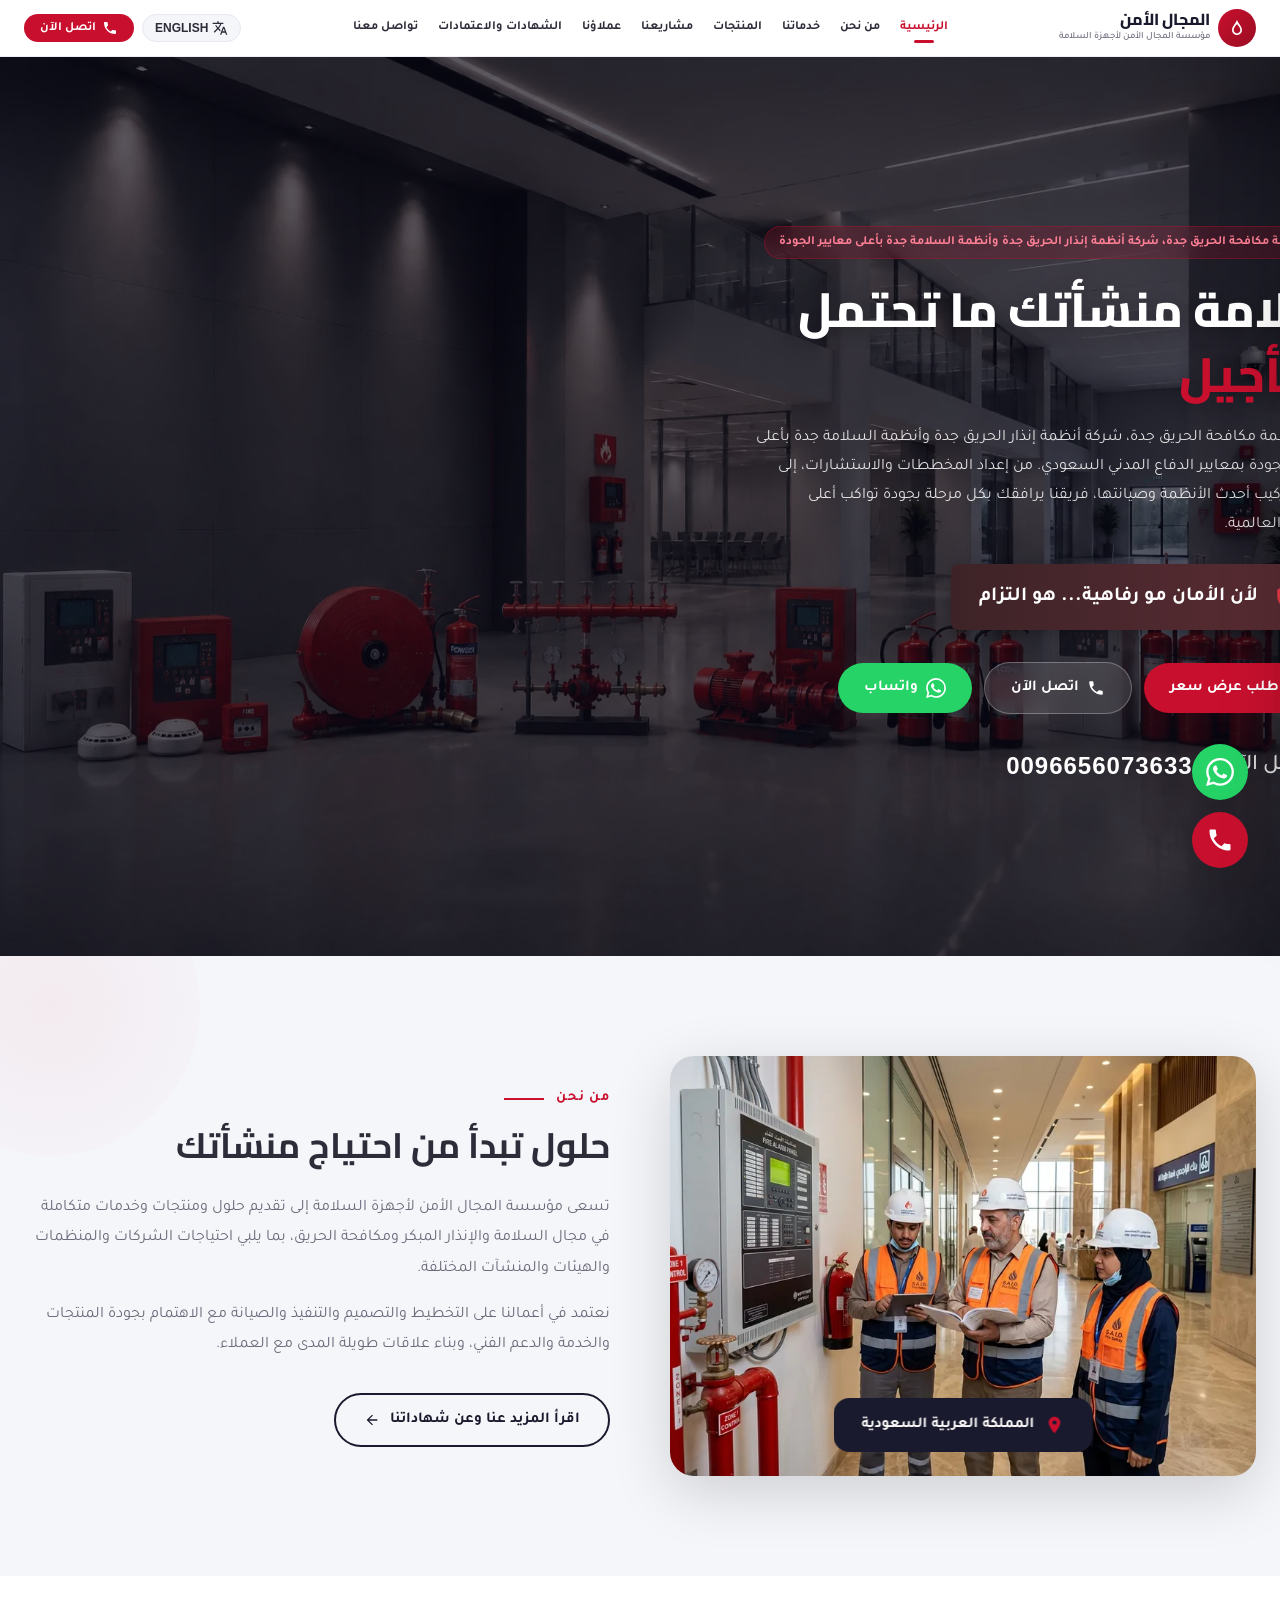
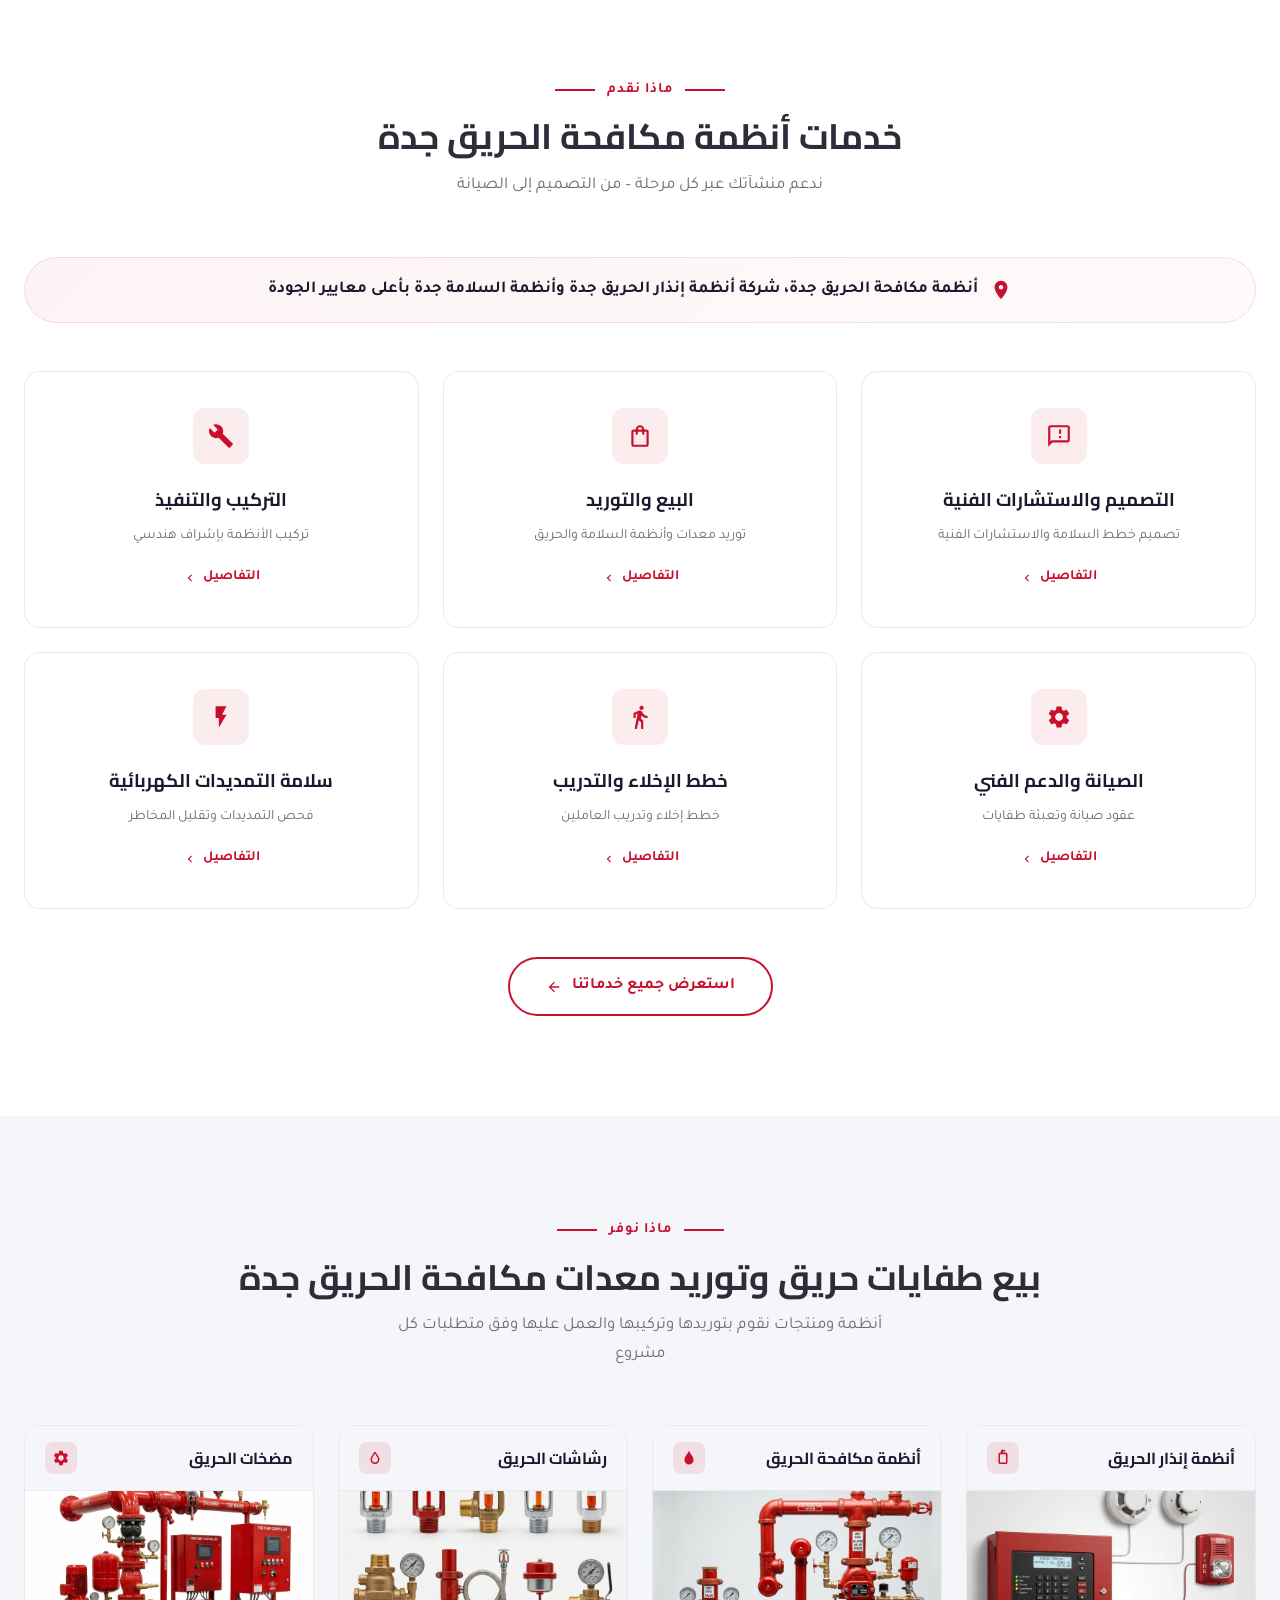
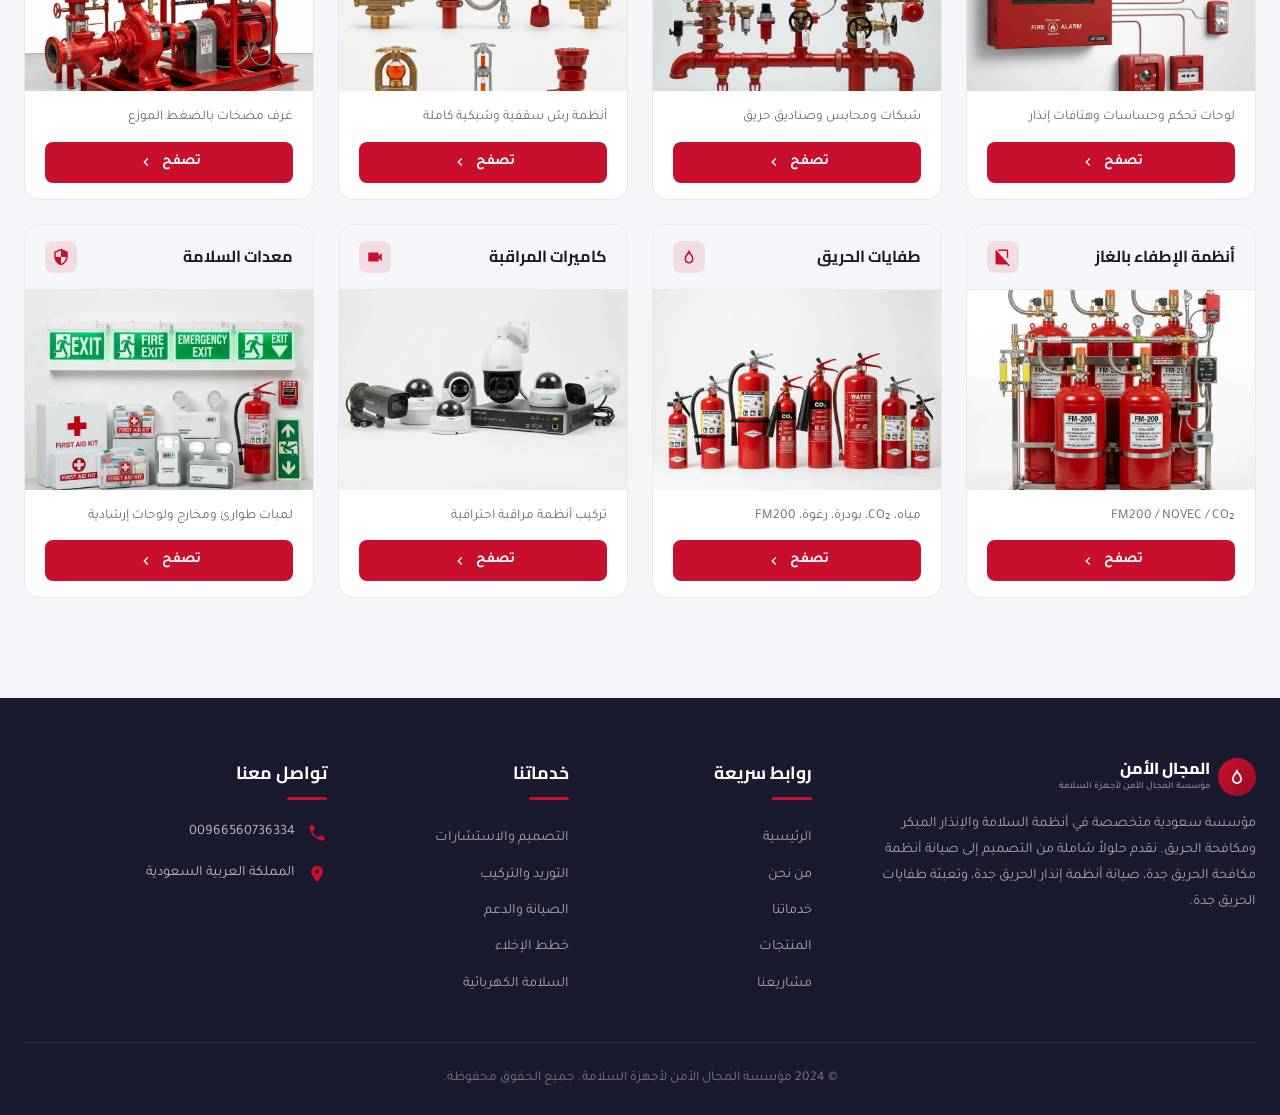
==== commit fe2d4193: "feat(seo): Inject precise local intent keywords into existing page content and sections" ====
--- a/index.html
+++ b/index.html
@@ -102,11 +102,11 @@
       <div class="hero-content">
         <div class="hero-badge">
           <span class="dot"></span>
-          حلول متكاملة للسلامة ومكافحة الحريق
+          أنظمة مكافحة الحريق جدة، شركة أنظمة إنذار الحريق جدة وأنظمة السلامة جدة بأعلى معايير الجودة
         </div>
         <h1>سلامة منشأتك ما تحتمل <span style="color: var(--color-primary);">التأجيل</span></h1>
         <p class="hero-description">
-          نقدّم حلول متكاملة للسلامة ومكافحة الحريق بمعايير الدفاع المدني السعودي. من إعداد المخططات والاستشارات، إلى توريد وتركيب أحدث الأنظمة وصيانتها، فريقنا يرافقك بكل مرحلة بجودة تواكب أعلى المعايير العالمية.
+          نقدّم أنظمة مكافحة الحريق جدة، شركة أنظمة إنذار الحريق جدة وأنظمة السلامة جدة بأعلى معايير الجودة بمعايير الدفاع المدني السعودي. من إعداد المخططات والاستشارات، إلى توريد وتركيب أحدث الأنظمة وصيانتها، فريقنا يرافقك بكل مرحلة بجودة تواكب أعلى المعايير العالمية.
         </p>
         <div class="commitment-badge">
           <svg viewBox="0 0 24 24"><path d="M12 1L3 5v6c0 5.55 3.84 10.74 9 12 5.16-1.26 9-6.45 9-12V5l-9-4zm-2 16l-4-4 1.41-1.41L10 14.17l6.59-6.59L18 9l-8 8z"/></svg>
@@ -174,13 +174,13 @@
           <span>ماذا نقدم</span>
           <span class="line"></span>
         </div>
-        <h2 class="section-title">ماذا نقدم؟</h2>
+        <h2 class="section-title">خدمات أنظمة مكافحة الحريق جدة</h2>
         <p class="section-subtitle">ندعم منشآتك عبر كل مرحلة – من التصميم إلى الصيانة</p>
       </div>
 
       <div class="services-banner animate-on-scroll">
         <svg viewBox="0 0 24 24"><path d="M12 2C8.13 2 5 5.13 5 9c0 5.25 7 13 7 13s7-7.75 7-13c0-3.87-3.13-7-7-7zm0 9.5c-1.38 0-2.5-1.12-2.5-2.5s1.12-2.5 2.5-2.5 2.5 1.12 2.5 2.5-1.12 2.5-2.5 2.5z"/></svg>
-        حلول متكاملة للسلامة ومكافحة الحريق
+        أنظمة مكافحة الحريق جدة، شركة أنظمة إنذار الحريق جدة وأنظمة السلامة جدة بأعلى معايير الجودة
       </div>
 
       <div class="services-grid">
@@ -281,7 +281,7 @@
           <span>ماذا نوفر</span>
           <span class="line"></span>
         </div>
-        <h2 class="section-title">منظومة متكاملة لحماية منشأتك</h2>
+        <h2 class="section-title">بيع طفايات حريق وتوريد معدات مكافحة الحريق جدة</h2>
         <p class="section-subtitle">أنظمة ومنتجات نقوم بتوريدها وتركيبها والعمل عليها وفق متطلبات كل مشروع</p>
       </div>
 
@@ -395,7 +395,7 @@
             </div>
           </div>
           <div class="product-card-image">
-            <img loading="lazy" src="images/fire-extinguishers.webp" alt="طفايات الحريق">
+            <img loading="lazy" src="images/fire-extinguishers.webp" alt="بيع طفايات حريق جدة">
           </div>
           <div class="product-card-footer">
             <p>مياه، CO₂، بودرة، رغوة، FM200</p>
@@ -435,7 +435,7 @@
             </div>
           </div>
           <div class="product-card-image">
-            <img loading="lazy" src="images/safety-equipment.webp" alt="معدات السلامة">
+            <img loading="lazy" src="images/safety-equipment.webp" alt="توريد معدات مكافحة الحريق جدة">
           </div>
           <div class="product-card-footer">
             <p>لمبات طوارئ ومخارج ولوحات إرشادية</p>
@@ -465,7 +465,7 @@
             </div>
           </div>
           <p class="footer-brand-desc">
-            مؤسسة سعودية متخصصة في أنظمة السلامة والإنذار المبكر ومكافحة الحريق. نقدم حلولاً شاملة من التصميم إلى الصيانة.
+            مؤسسة سعودية متخصصة في أنظمة السلامة والإنذار المبكر ومكافحة الحريق. نقدم حلولاً شاملة من التصميم إلى صيانة أنظمة مكافحة الحريق جدة، صيانة أنظمة إنذار الحريق جدة، وتعبئة طفايات الحريق جدة.
           </p>
         </div>
 
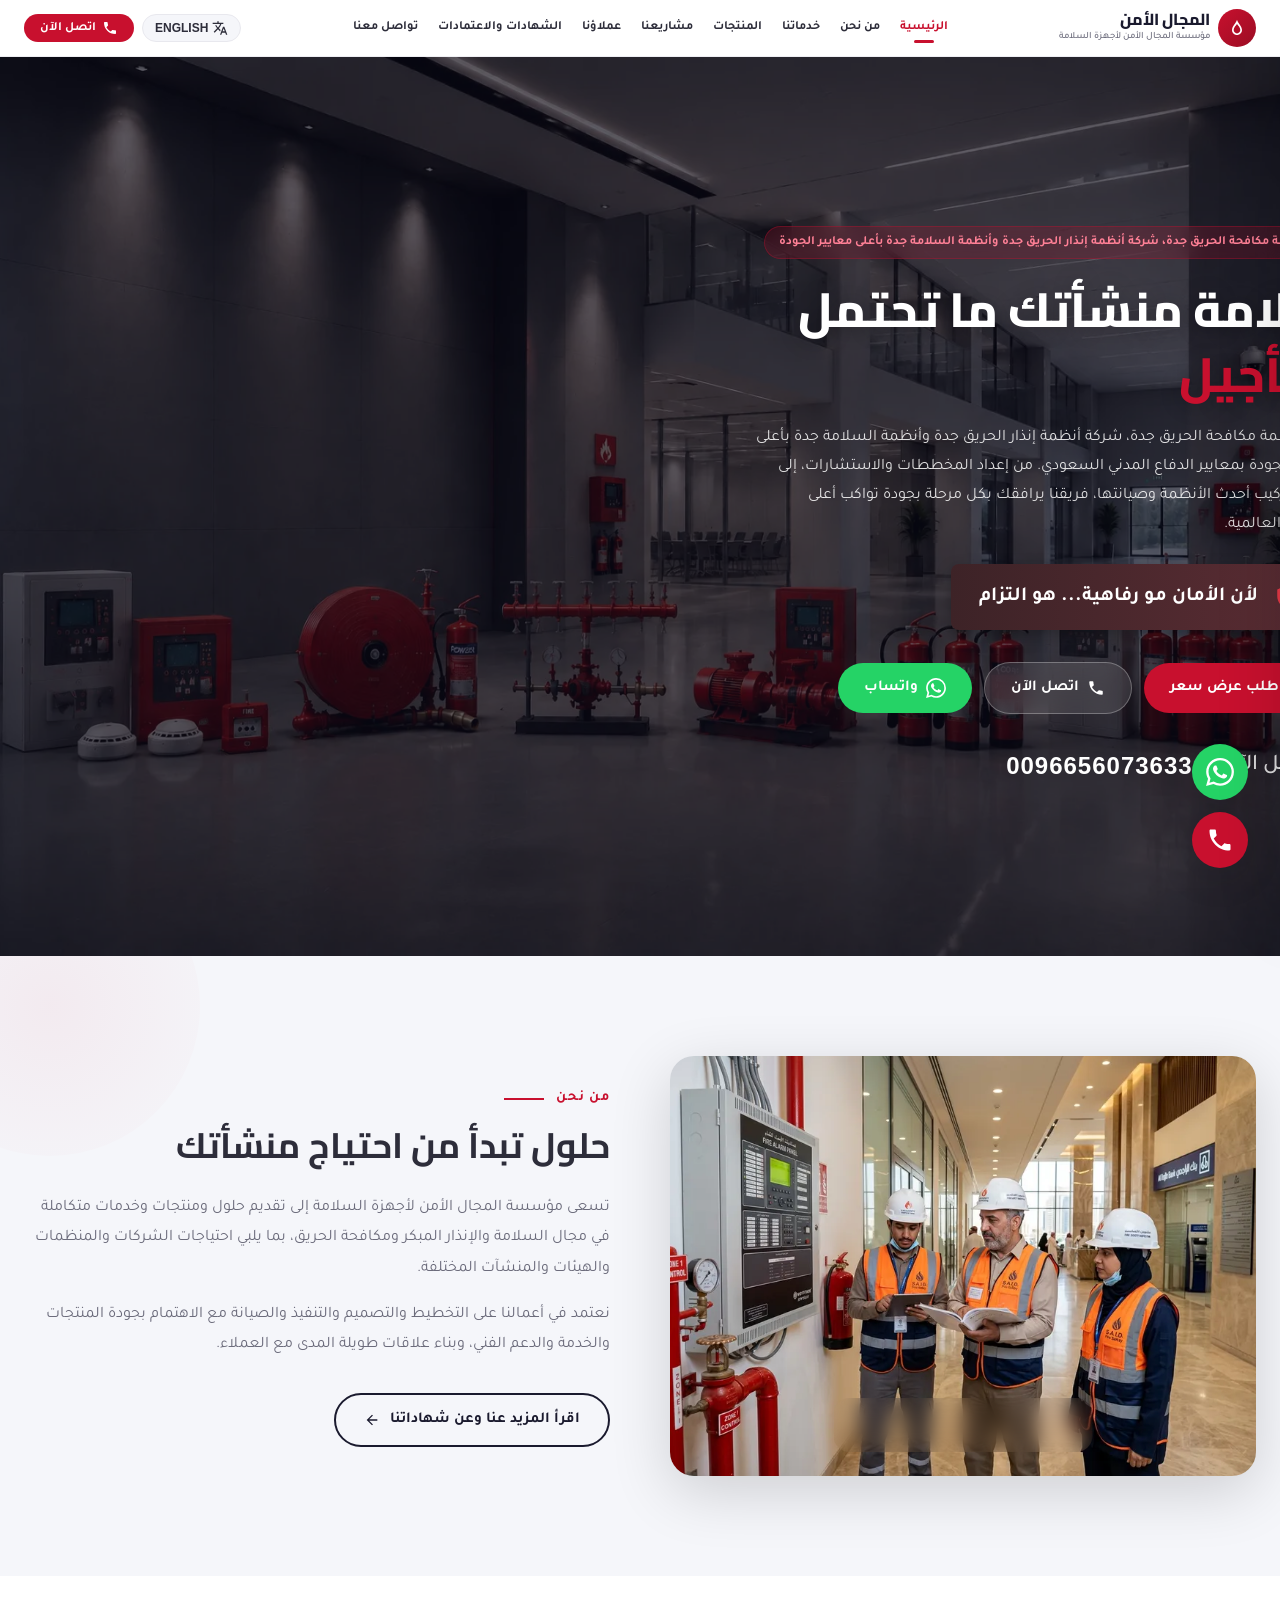
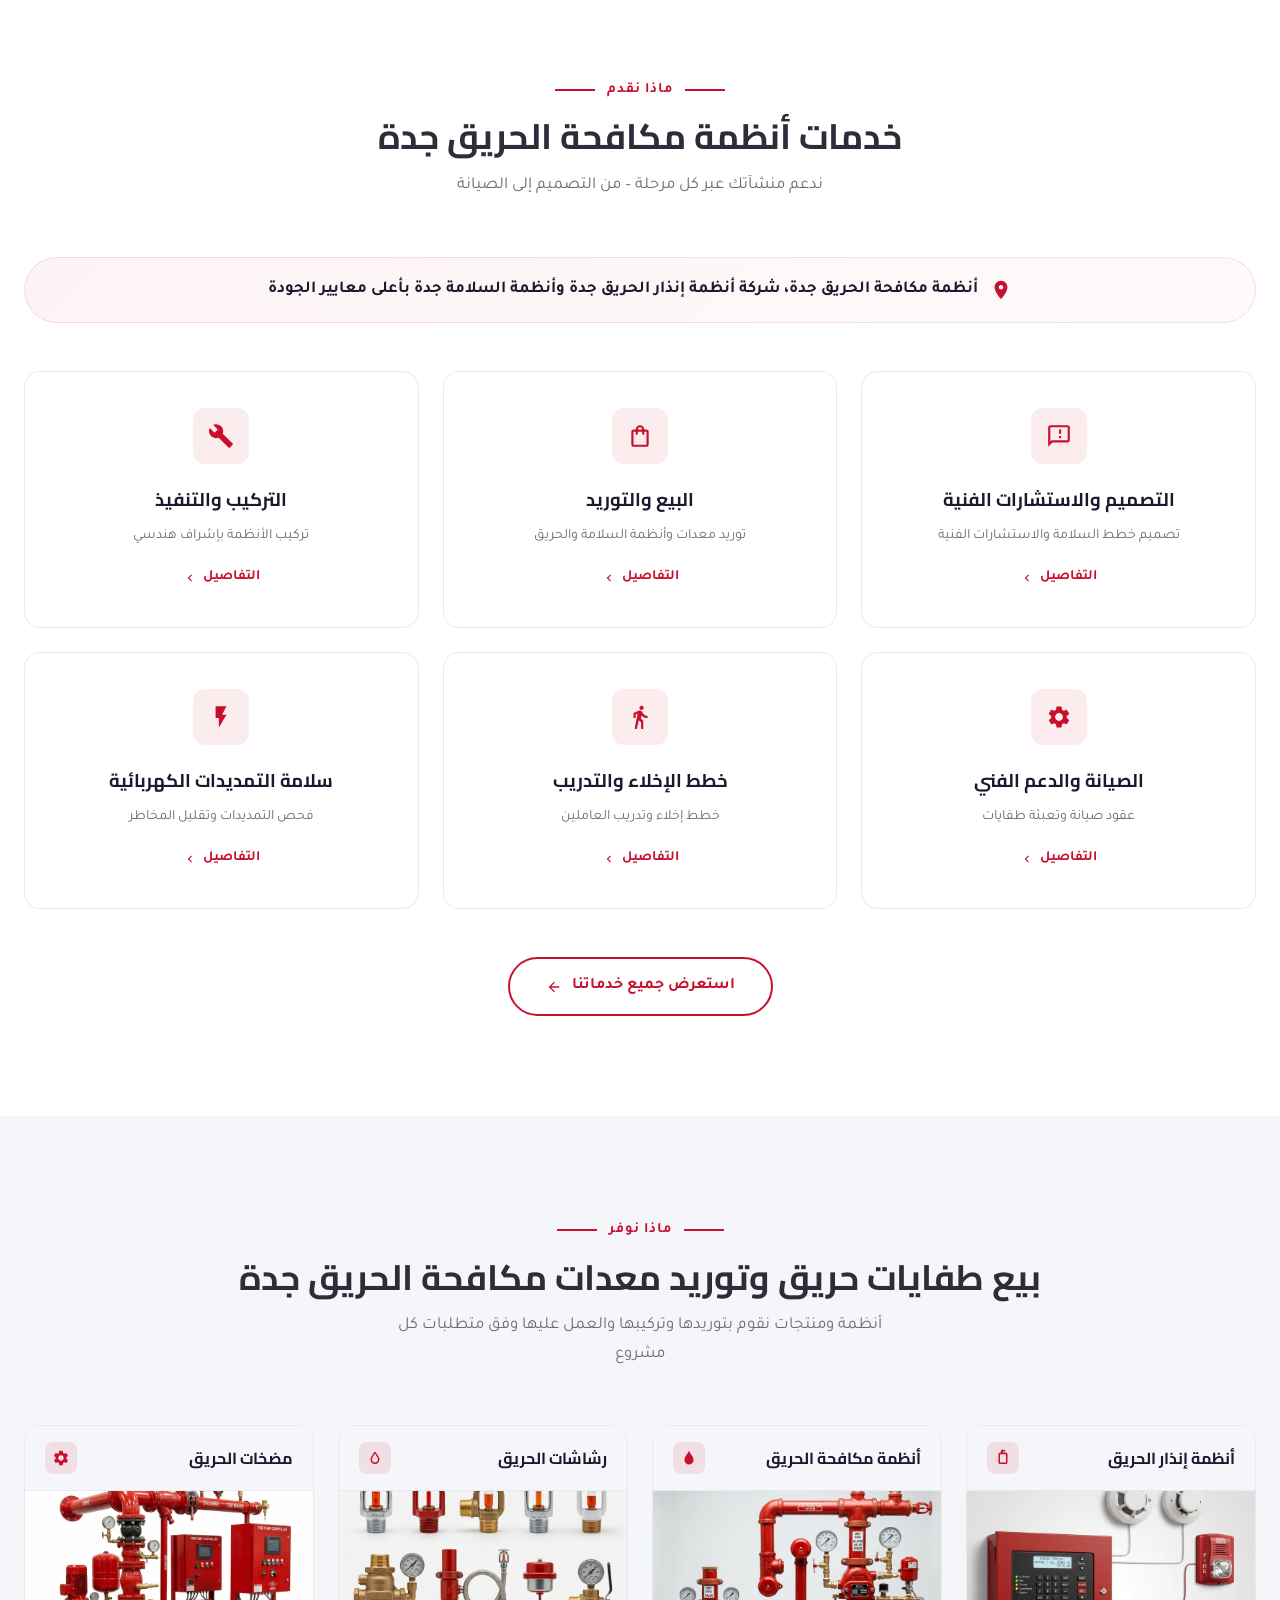
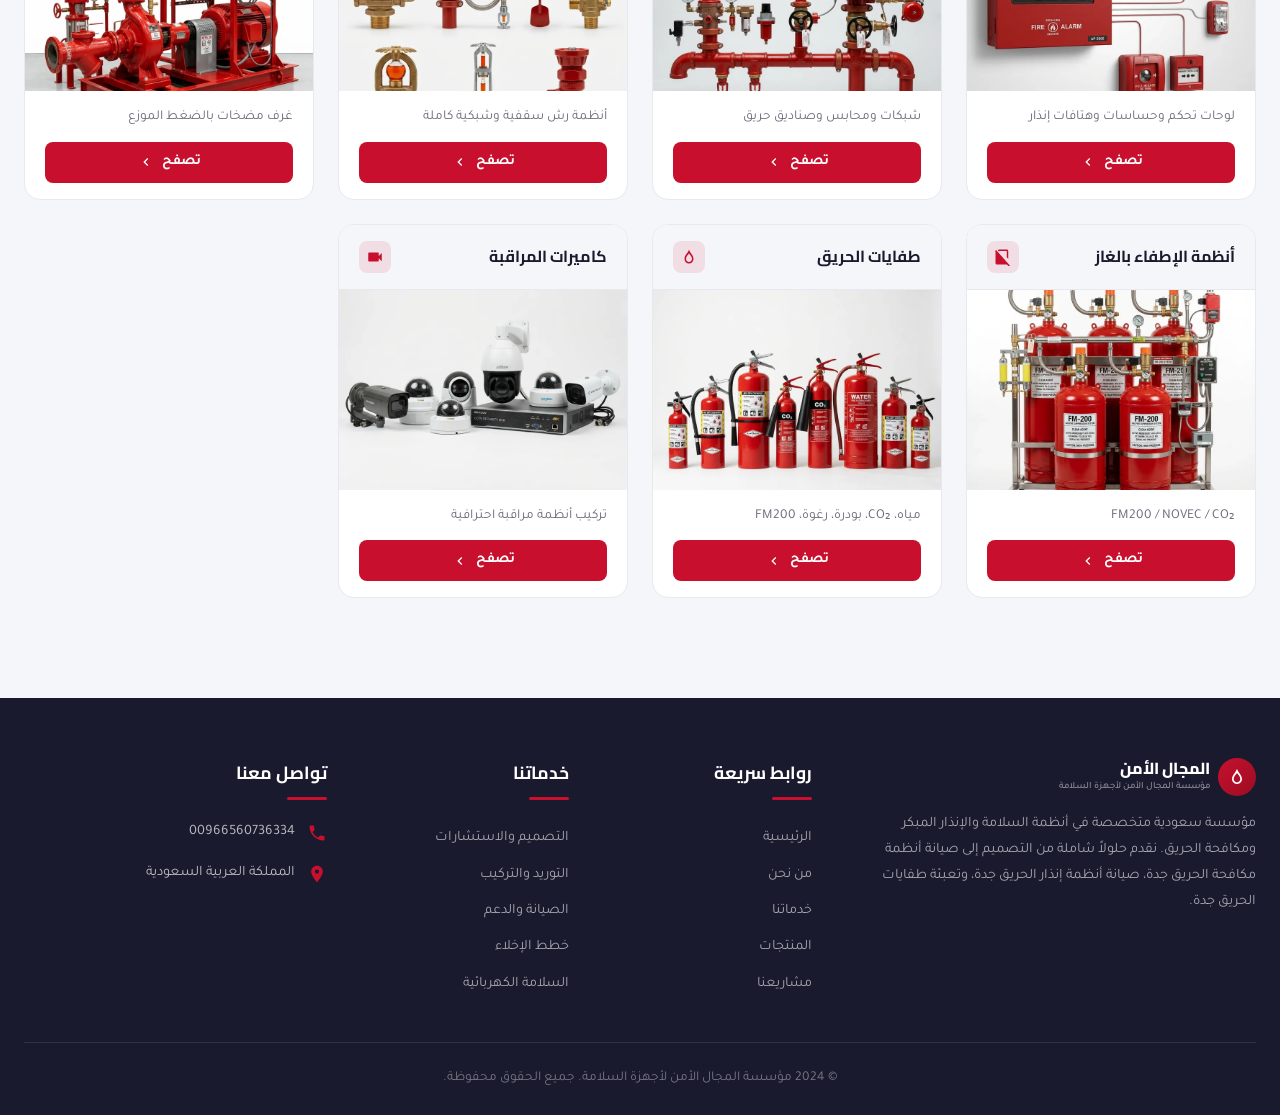
==== commit f088f238: "feat(analytics): Inject GA4 tags and track phone/whatsapp conversions" ====
--- a/index.html
+++ b/index.html
@@ -1,6 +1,17 @@
 <!DOCTYPE html>
 <html lang="ar" dir="rtl">
 <head>
+
+  <!-- Google tag (gtag.js) -->
+  <script async src="https://www.googletagmanager.com/gtag/js?id=G-G5X5VJTY7E"></script>
+  <script>
+    window.dataLayer = window.dataLayer || [];
+    function gtag(){dataLayer.push(arguments);}
+    gtag('js', new Date());
+
+    gtag('config', 'G-G5X5VJTY7E');
+  </script>
+
 <link rel="preload" href="css/style.css" as="style">
   <meta charset="UTF-8">
   <meta name="viewport" content="width=device-width, initial-scale=1.0">
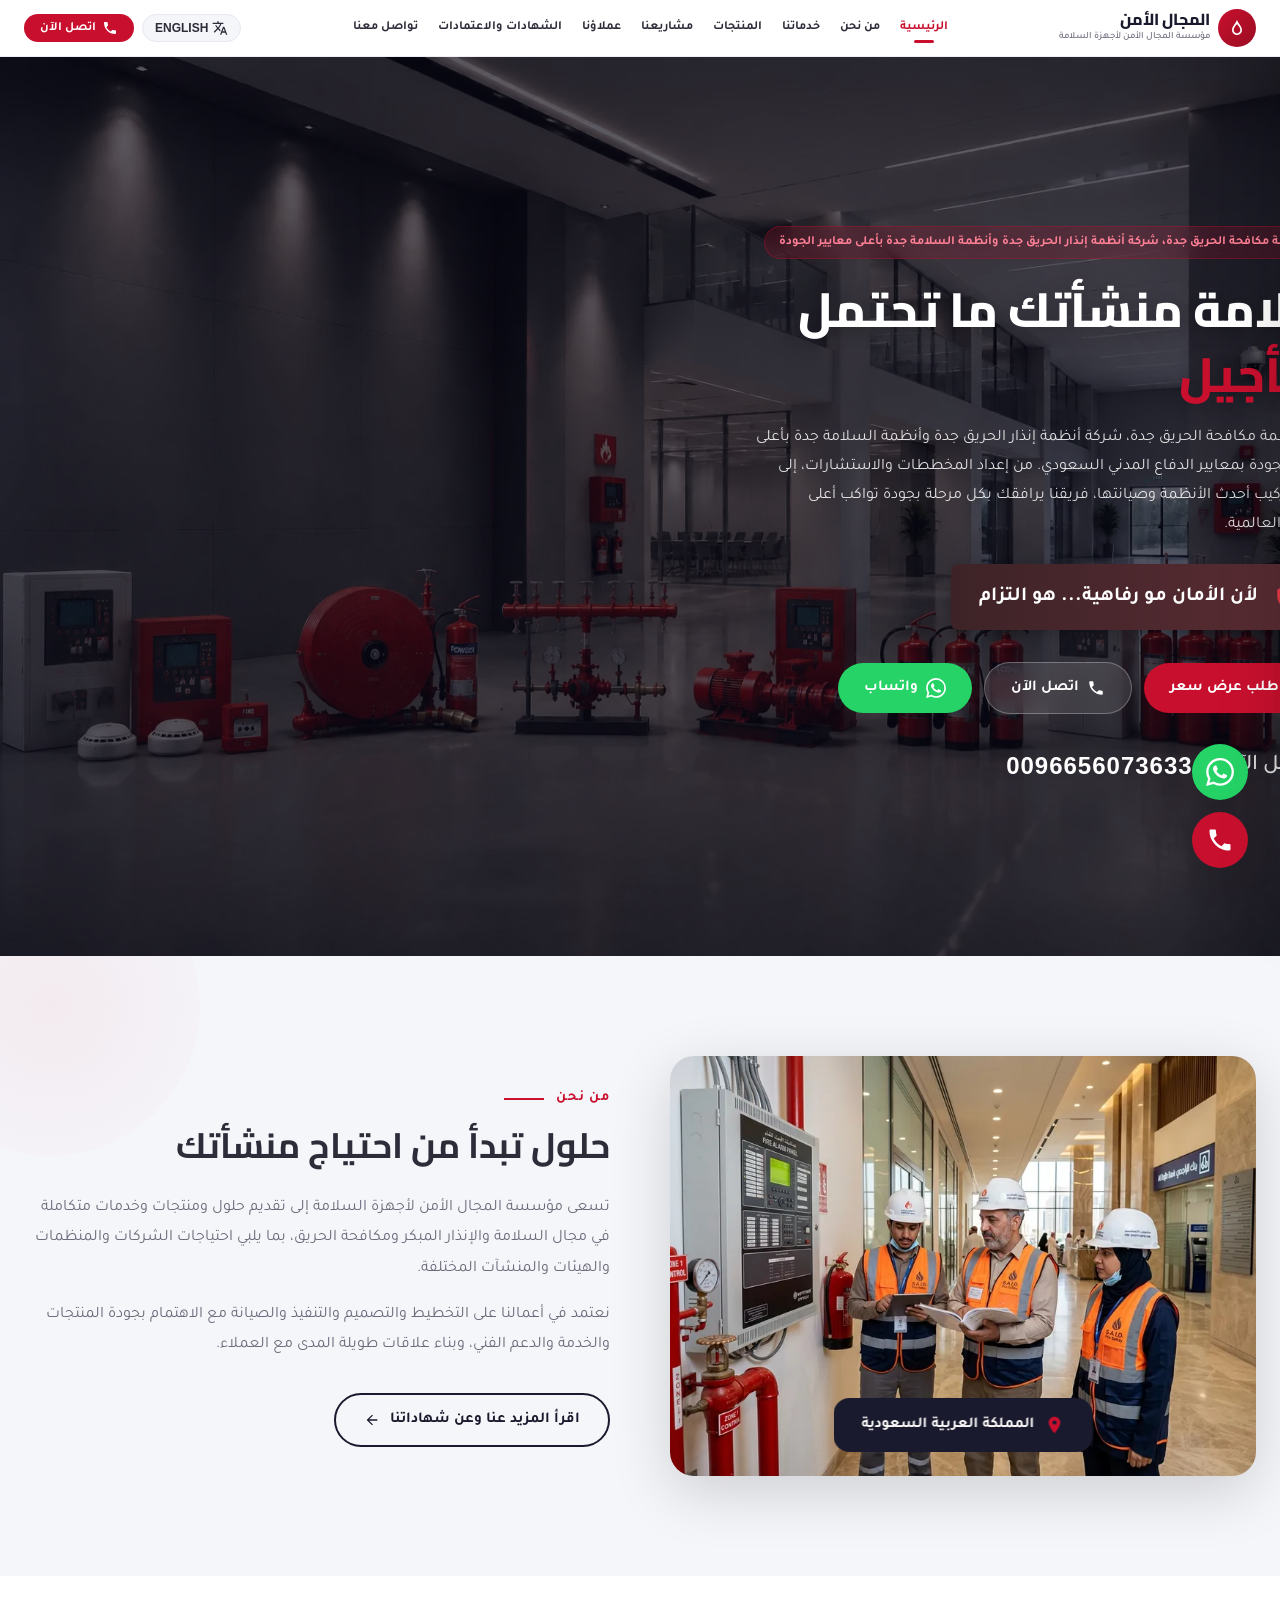
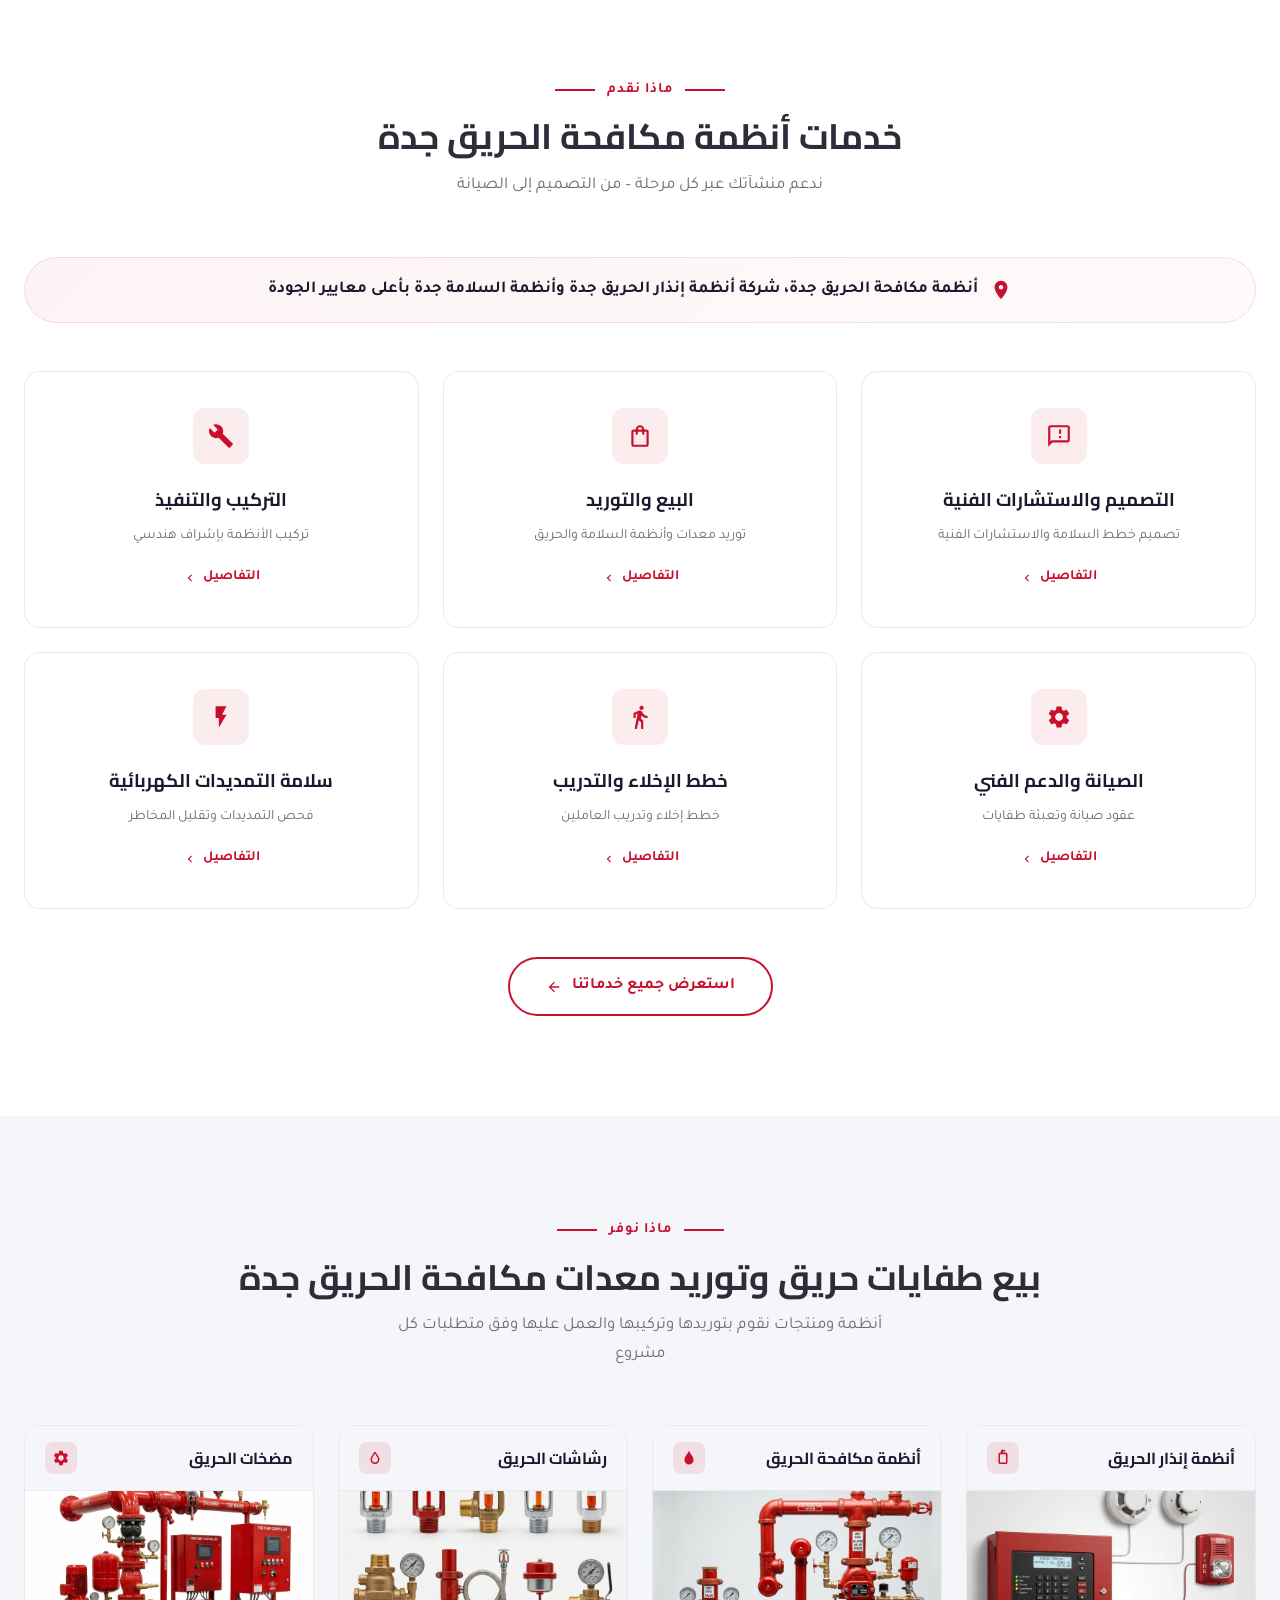
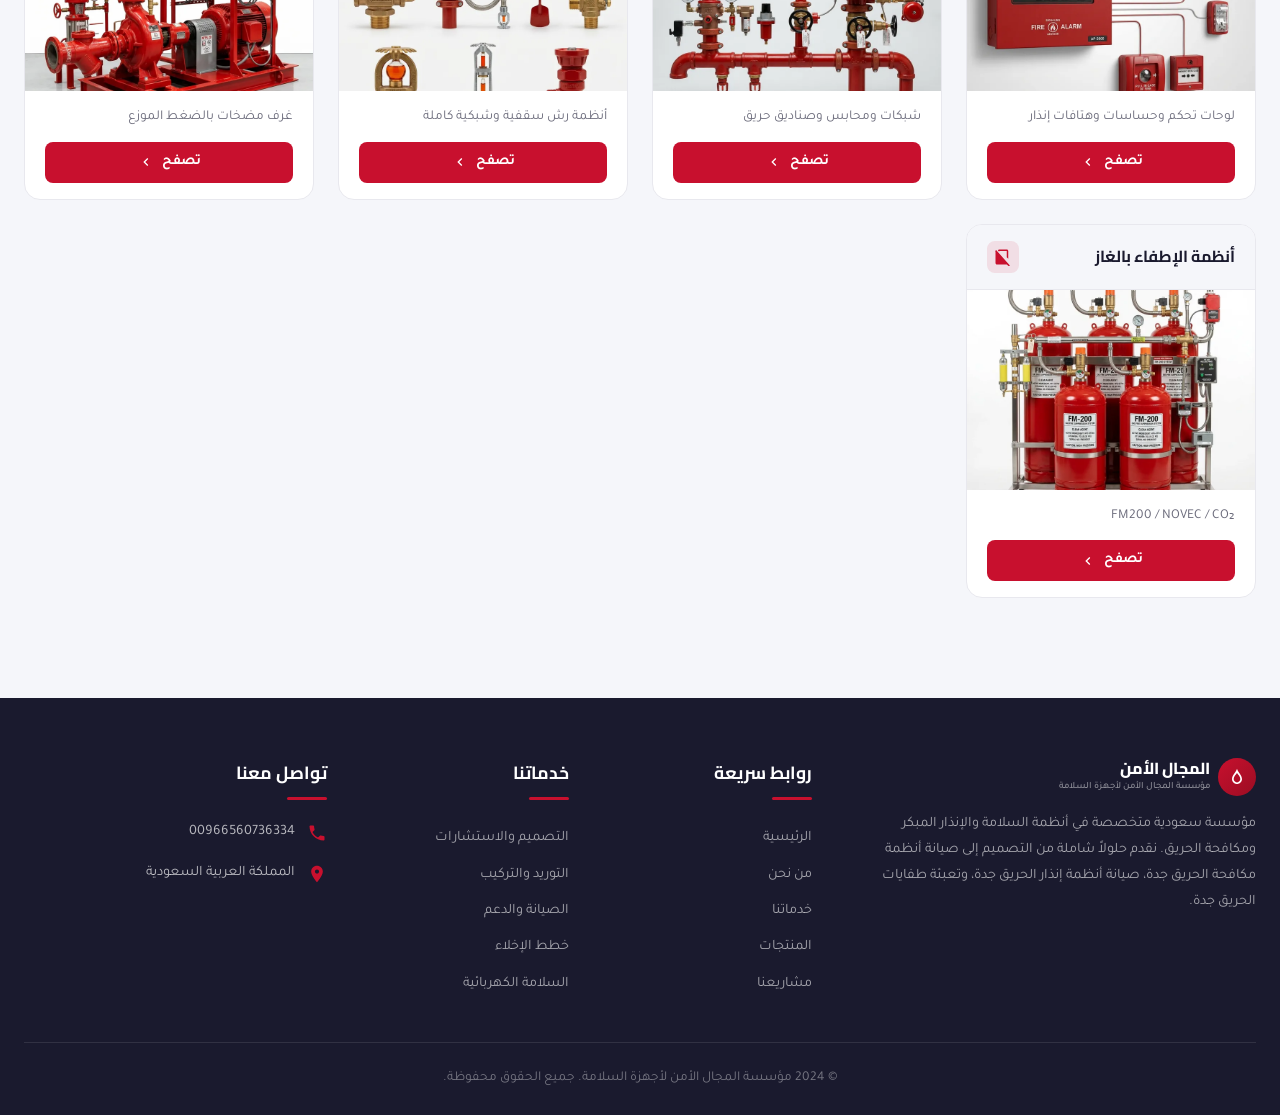
==== commit fd97d200: "chore(config): Update domain from github pages to https://almajal-safety.com/" ====
--- a/index.html
+++ b/index.html
@@ -23,18 +23,18 @@
   <link rel="stylesheet" href="css/style.css">
 
   <meta name="description" content="مؤسسة المجال الأمن، أفضل شركة أنظمة مكافحة الحريق بجدة. نقدم حلول السلامة، إنذار الحريق، وأنظمة الإطفاء المعتمدة من الدفاع المدني. اتصل بنا الآن.">
-  <link rel="canonical" href="https://mustafaabdelsalam49-arch.github.io/project-1/index.html">
-  <link rel="alternate" hreflang="ar" href="https://mustafaabdelsalam49-arch.github.io/project-1/index.html">
-  <link rel="alternate" hreflang="en" href="https://mustafaabdelsalam49-arch.github.io/project-1/index-en.html">
-  <link rel="alternate" hreflang="x-default" href="https://mustafaabdelsalam49-arch.github.io/project-1/index.html">
+  <link rel="canonical" href="https://almajal-safety.com/index.html">
+  <link rel="alternate" hreflang="ar" href="https://almajal-safety.com/index.html">
+  <link rel="alternate" hreflang="en" href="https://almajal-safety.com/index-en.html">
+  <link rel="alternate" hreflang="x-default" href="https://almajal-safety.com/index.html">
   
   <meta property="og:title" content="شركة أنظمة مكافحة الحريق بجدة | المجال الأمن للسلامة">
   <meta property="og:description" content="مؤسسة المجال الأمن، أفضل شركة أنظمة مكافحة الحريق بجدة. نقدم حلول السلامة، إنذار الحريق، وأنظمة الإطفاء المعتمدة من الدفاع المدني. اتصل بنا الآن.">
   <meta property="og:type" content="website">
-  <meta property="og:url" content="https://mustafaabdelsalam49-arch.github.io/project-1/index.html">
+  <meta property="og:url" content="https://almajal-safety.com/index.html">
   
   <script type="application/ld+json">
-  {"@context": "https://schema.org", "@type": "LocalBusiness", "name": "Al-Majal Al-Amin | المجال الأمن", "image": "https://mustafaabdelsalam49-arch.github.io/project-1/images/logo.jpg", "telephone": "00966560736334", "address": {"@type": "PostalAddress", "addressLocality": "Jeddah", "addressCountry": "SA"}}
+  {"@context": "https://schema.org", "@type": "LocalBusiness", "name": "Al-Majal Al-Amin | المجال الأمن", "image": "https://almajal-safety.com/images/logo.jpg", "telephone": "00966560736334", "address": {"@type": "PostalAddress", "addressLocality": "Jeddah", "addressCountry": "SA"}}
   </script>
 </head>
 <body>
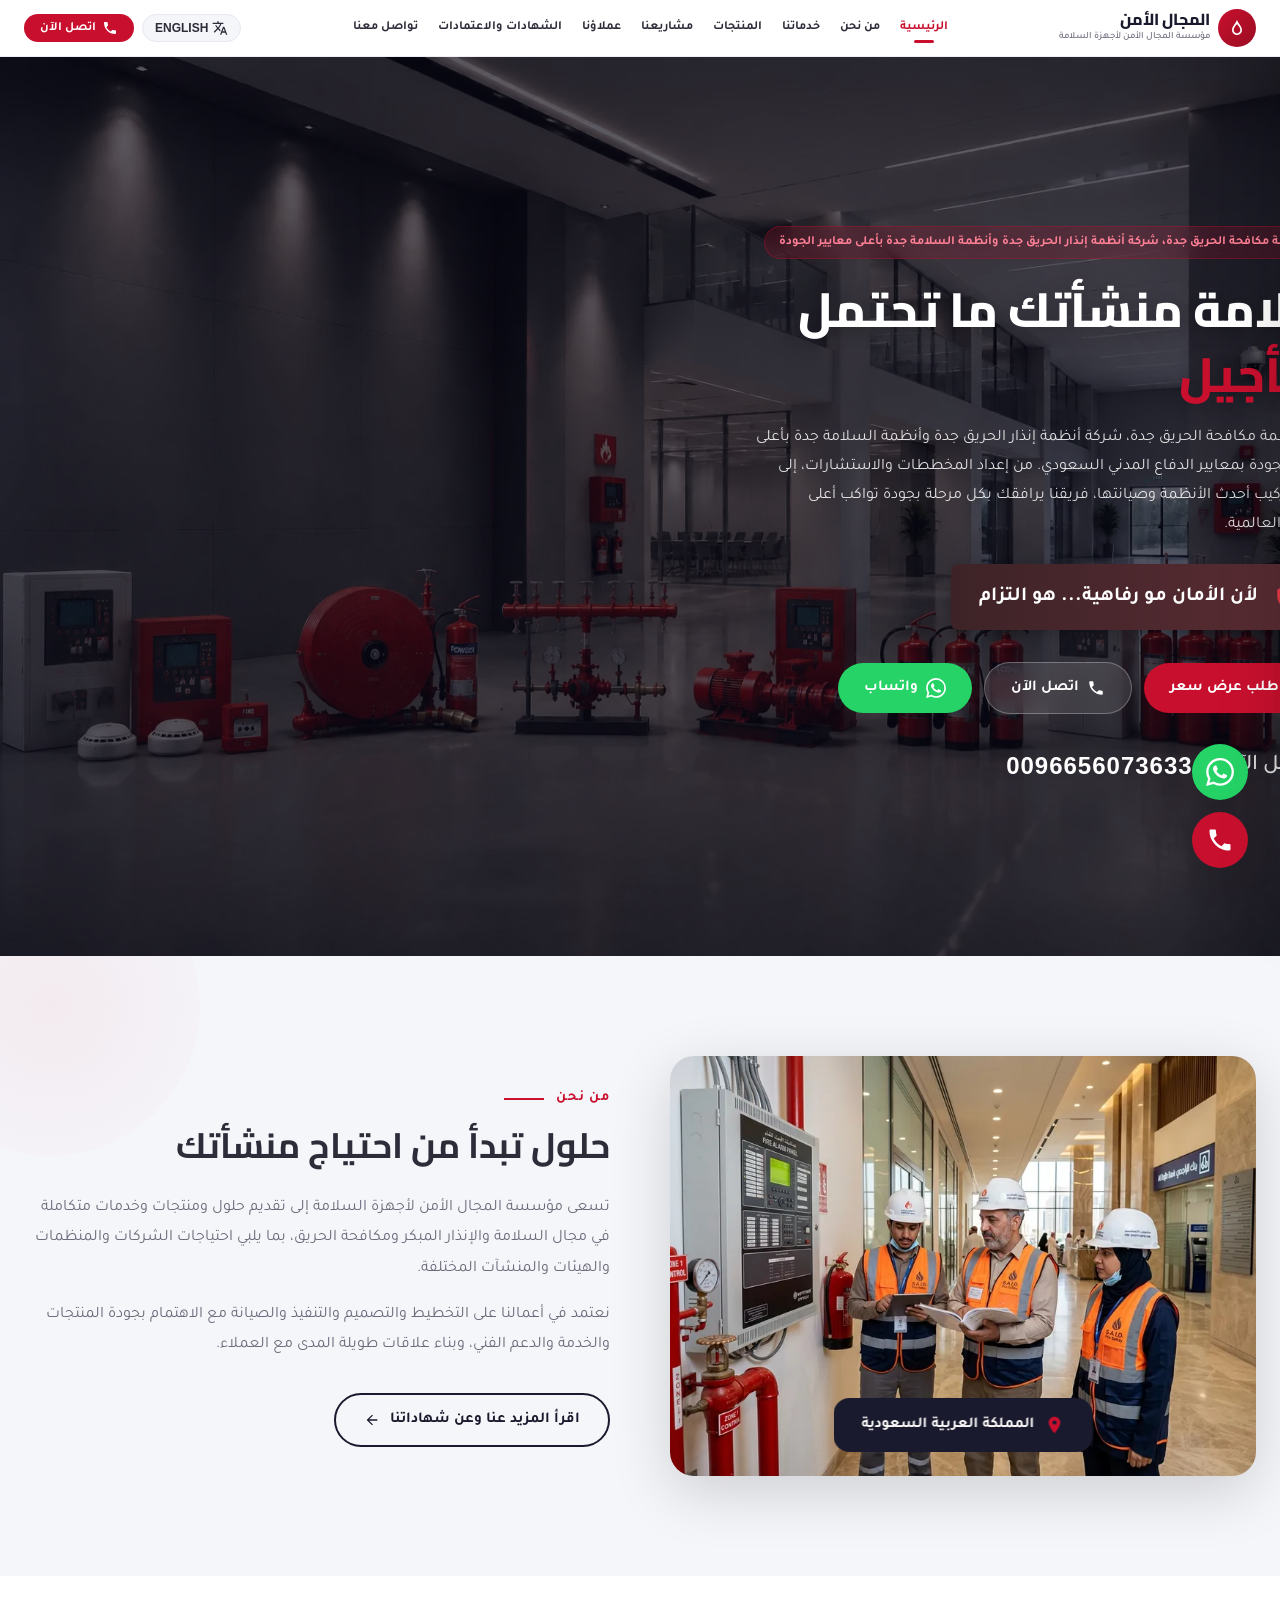
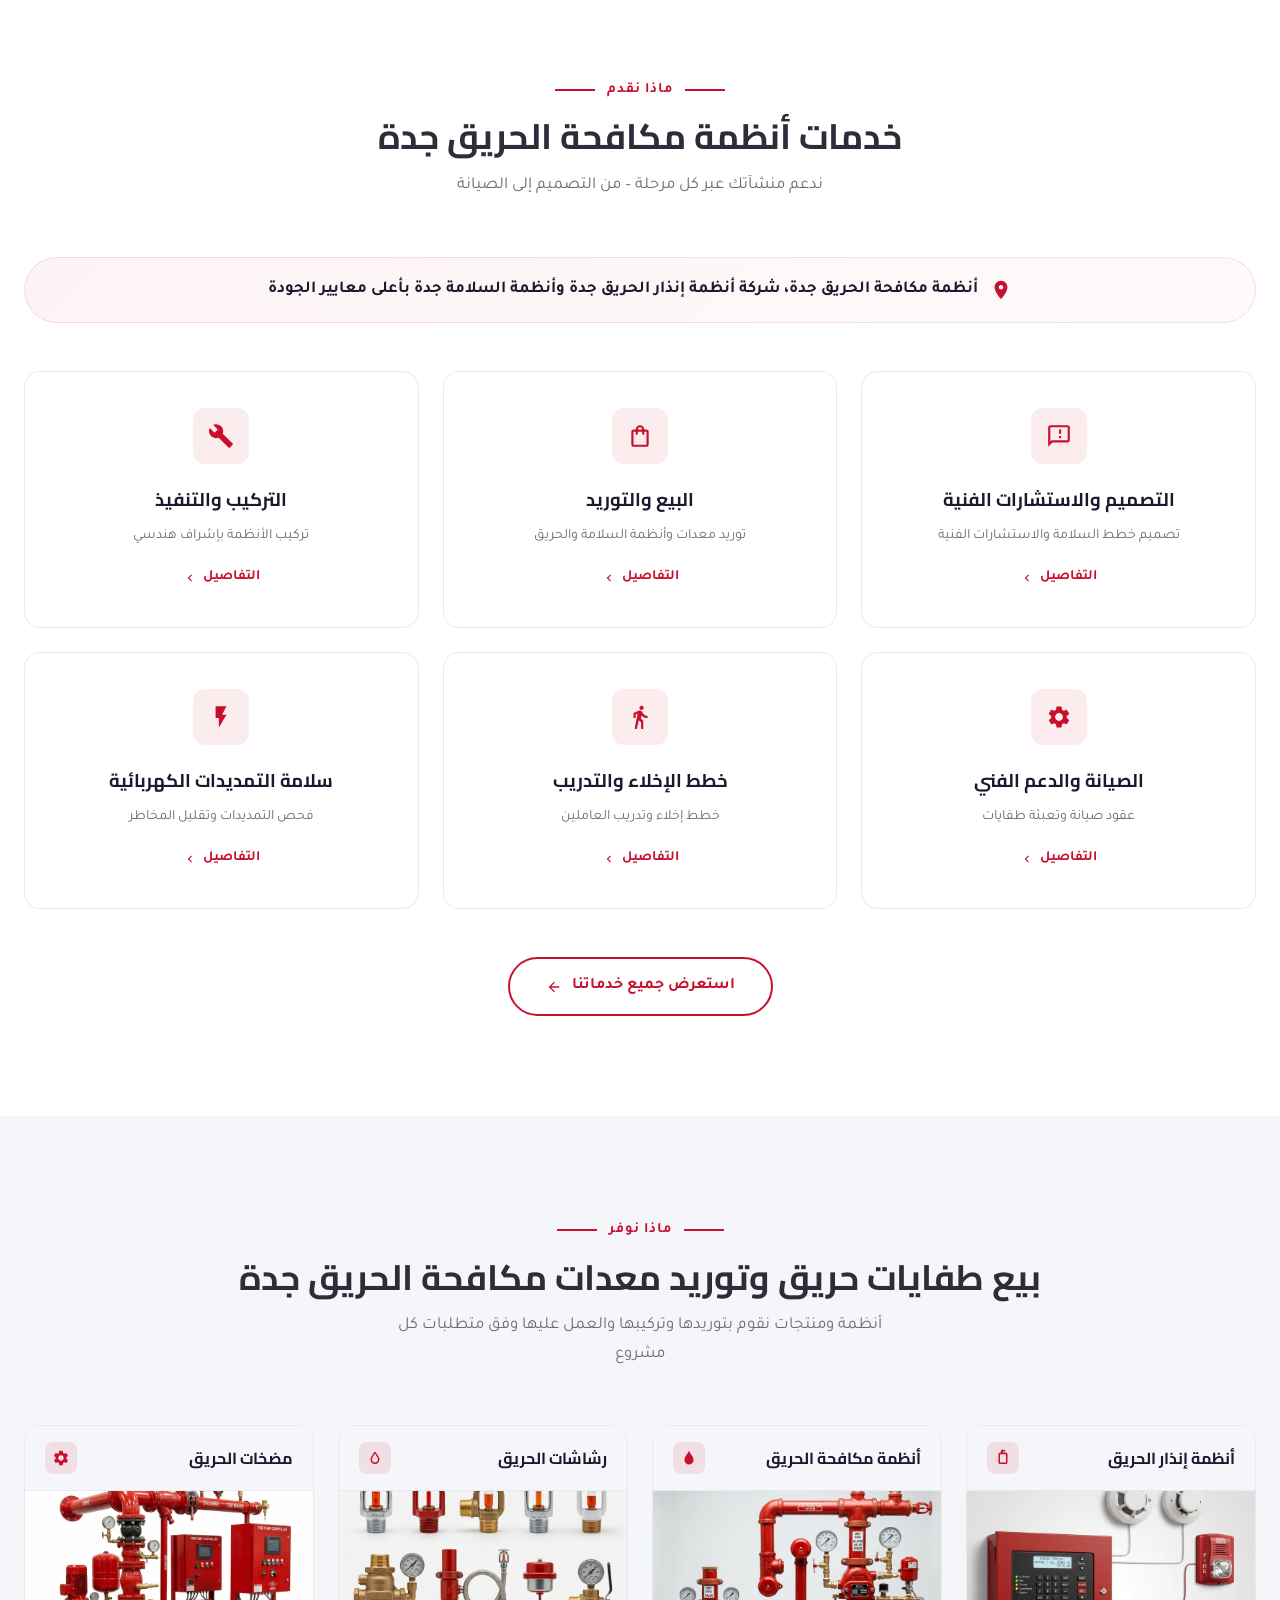
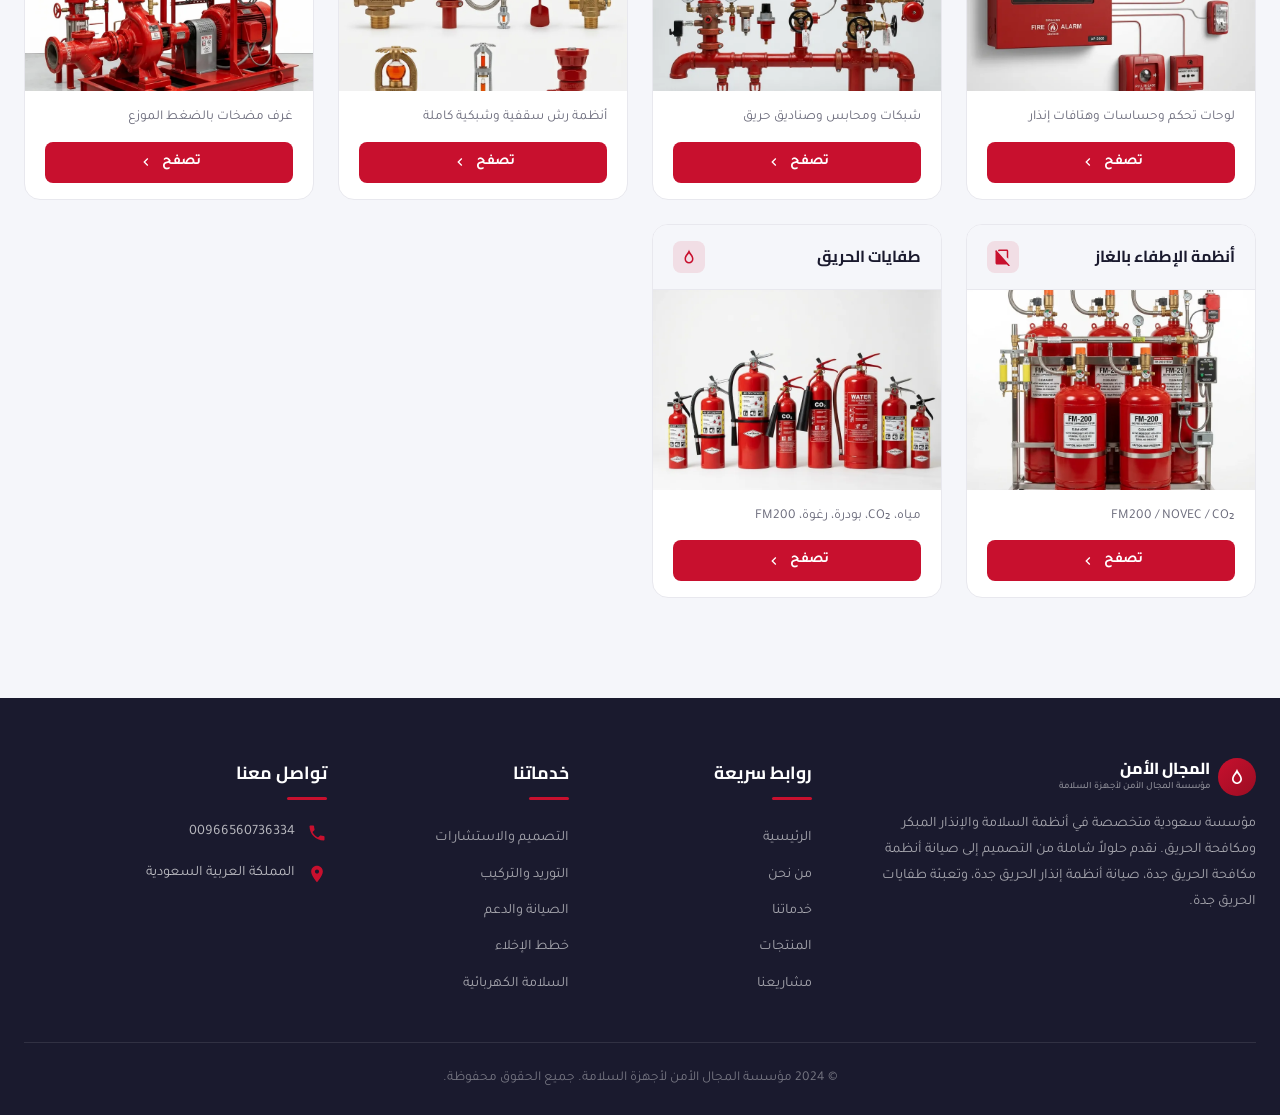
==== commit ad833431: "chore(analytics): Update GA4 measurement ID to G-14L5YKZQYX" ====
--- a/index.html
+++ b/index.html
@@ -3,13 +3,13 @@
 <head>
 
   <!-- Google tag (gtag.js) -->
-  <script async src="https://www.googletagmanager.com/gtag/js?id=G-G5X5VJTY7E"></script>
+  <script async src="https://www.googletagmanager.com/gtag/js?id=G-14L5YKZQYX"></script>
   <script>
     window.dataLayer = window.dataLayer || [];
     function gtag(){dataLayer.push(arguments);}
     gtag('js', new Date());
 
-    gtag('config', 'G-G5X5VJTY7E');
+    gtag('config', 'G-14L5YKZQYX');
   </script>
 
 <link rel="preload" href="css/style.css" as="style">
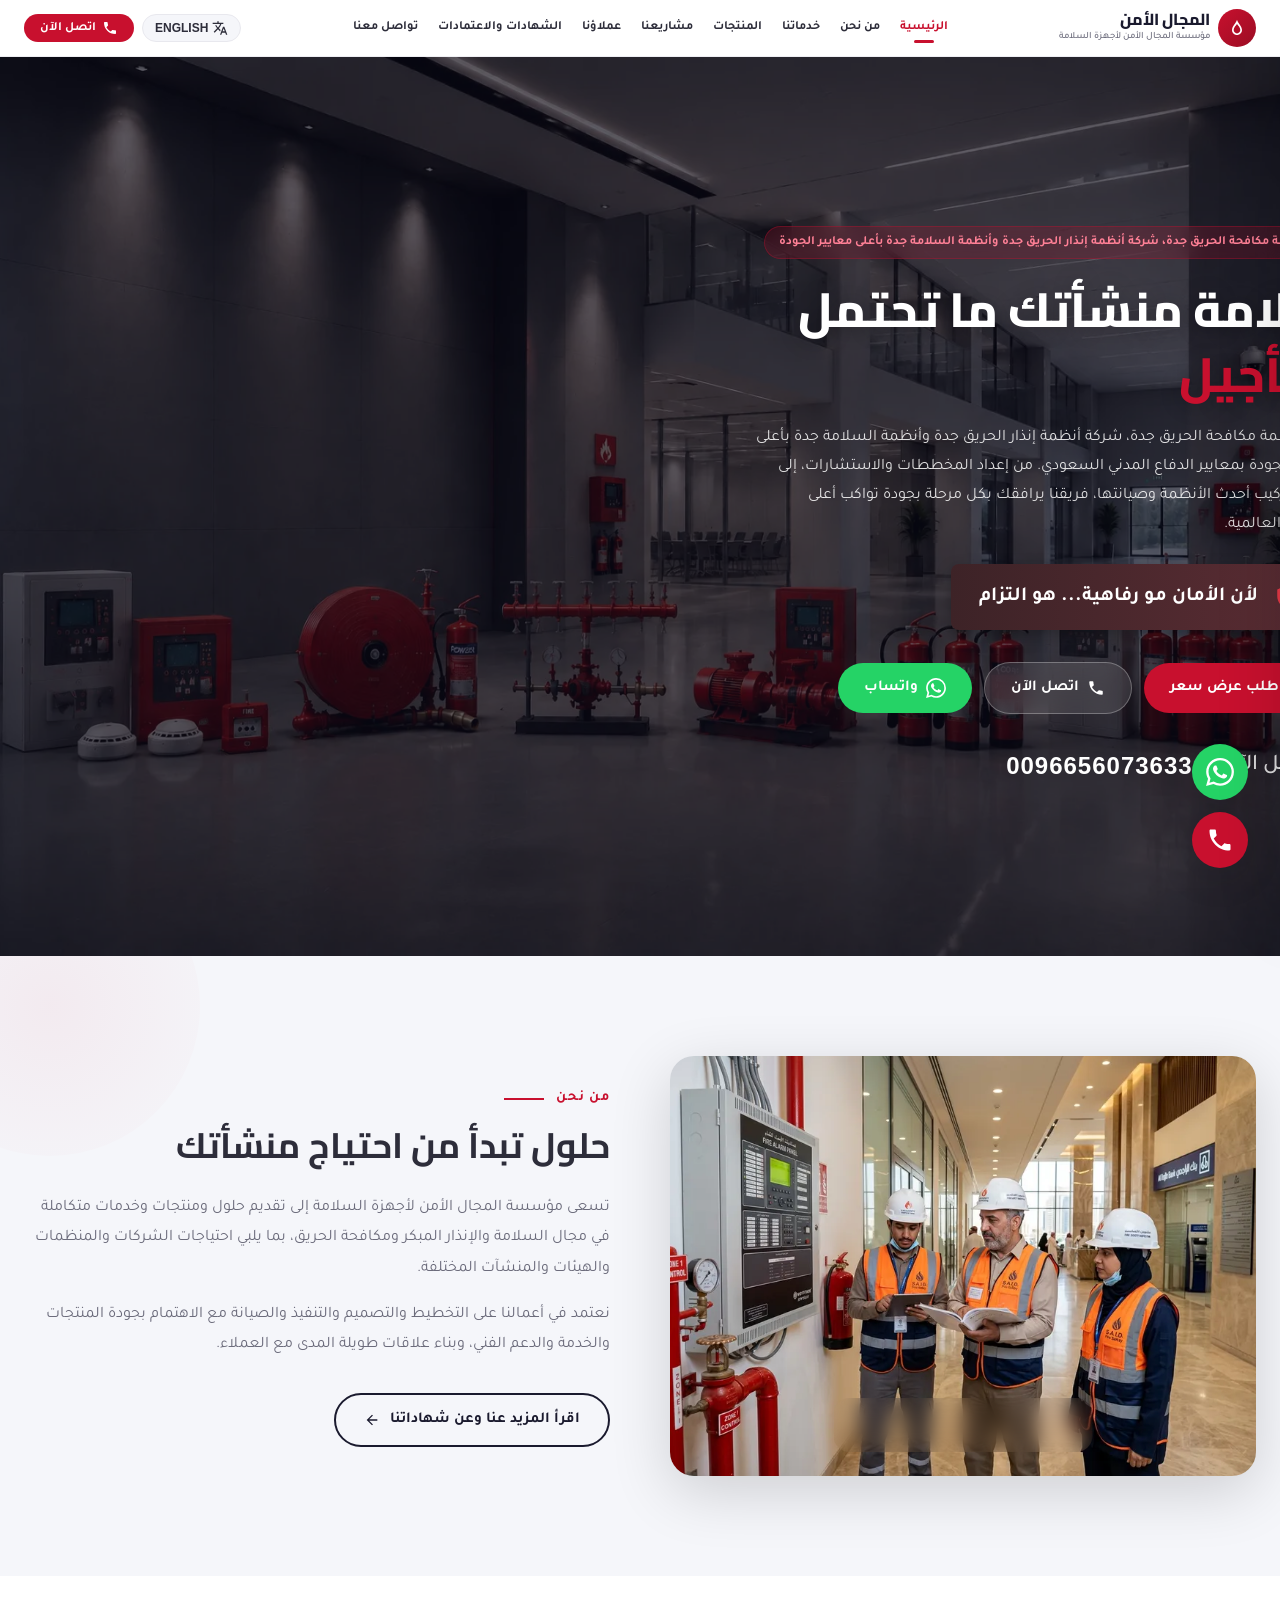
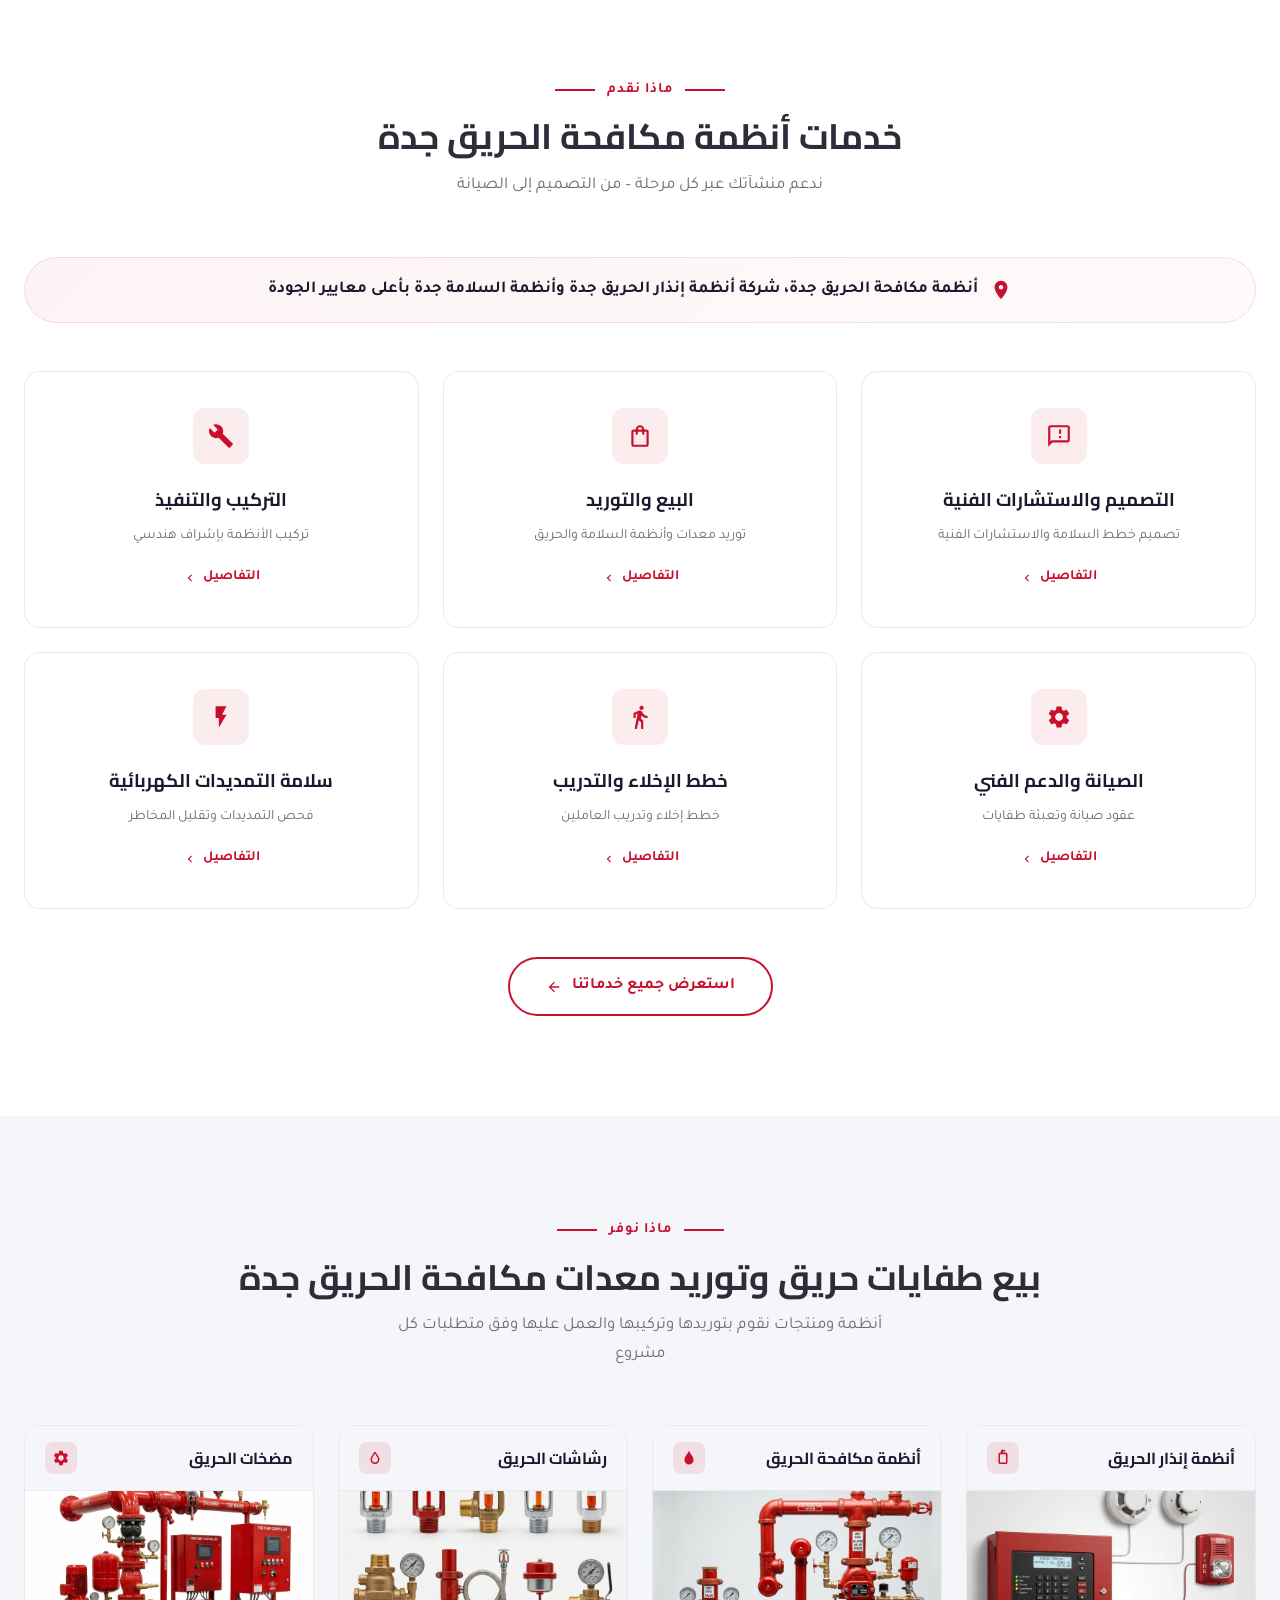
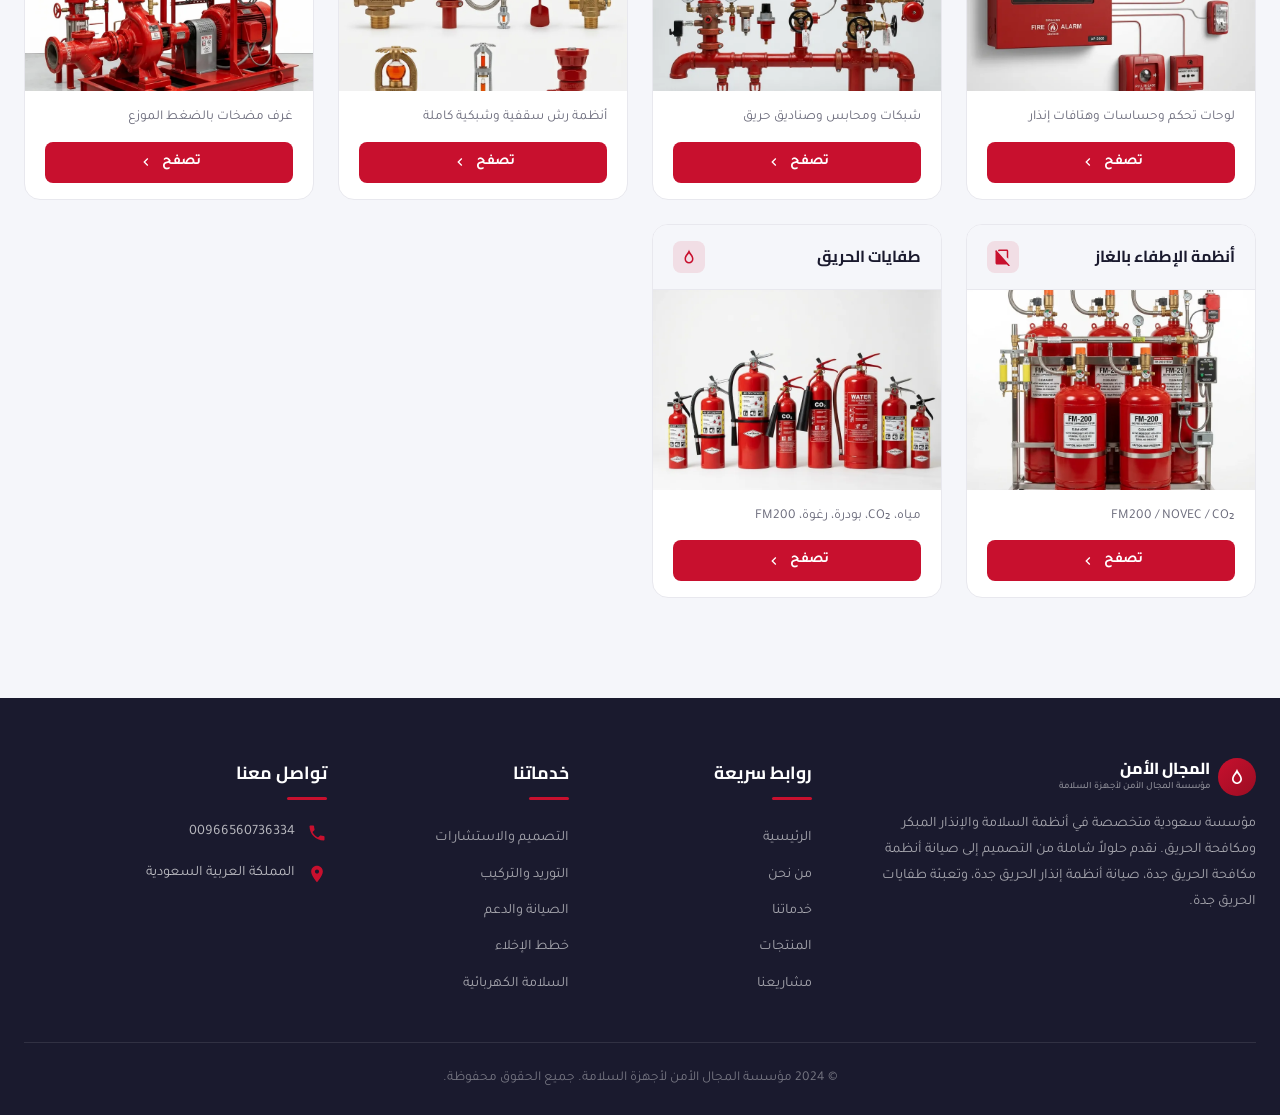
==== commit 450806f0: "Add files via upload" ====
--- a/index.html
+++ b/index.html
@@ -1,16 +1,18 @@
 <!DOCTYPE html>
 <html lang="ar" dir="rtl">
 <head>
-
   <!-- Google tag (gtag.js) -->
   <script async src="https://www.googletagmanager.com/gtag/js?id=G-14L5YKZQYX"></script>
   <script>
     window.dataLayer = window.dataLayer || [];
     function gtag(){dataLayer.push(arguments);}
     gtag('js', new Date());
-
+  
     gtag('config', 'G-14L5YKZQYX');
+    gtag('config', 'AW-18387518048');
   </script>
+
+  
 
 <link rel="preload" href="css/style.css" as="style">
   <meta charset="UTF-8">
@@ -36,6 +38,7 @@
   <script type="application/ld+json">
   {"@context": "https://schema.org", "@type": "LocalBusiness", "name": "Al-Majal Al-Amin | المجال الأمن", "image": "https://almajal-safety.com/images/logo.jpg", "telephone": "00966560736334", "address": {"@type": "PostalAddress", "addressLocality": "Jeddah", "addressCountry": "SA"}}
   </script>
+
 </head>
 <body>
 
@@ -616,5 +619,35 @@
     });
   </script>
 
+
+<script>
+(function () {
+  function sendAdsEvent(action, label) {
+    if (typeof window.gtag === 'function') {
+      window.gtag('event', action, {
+        event_category: 'engagement',
+        event_label: label,
+        transport_type: 'beacon'
+      });
+    }
+  }
+
+  document.addEventListener('click', function (e) {
+    var el = e.target.closest ? e.target.closest('a') : null;
+    if (!el) return;
+
+    var href = (el.getAttribute('href') || '').toLowerCase();
+
+    if (href.indexOf('tel:') === 0) {
+      sendAdsEvent('phone_click', href.replace('tel:', ''));
+    }
+
+    if (href.indexOf('wa.me') !== -1 || href.indexOf('whatsapp') !== -1) {
+      sendAdsEvent('whatsapp_click', href);
+    }
+  });
+})();
+</script>
+
 </body>
 </html>
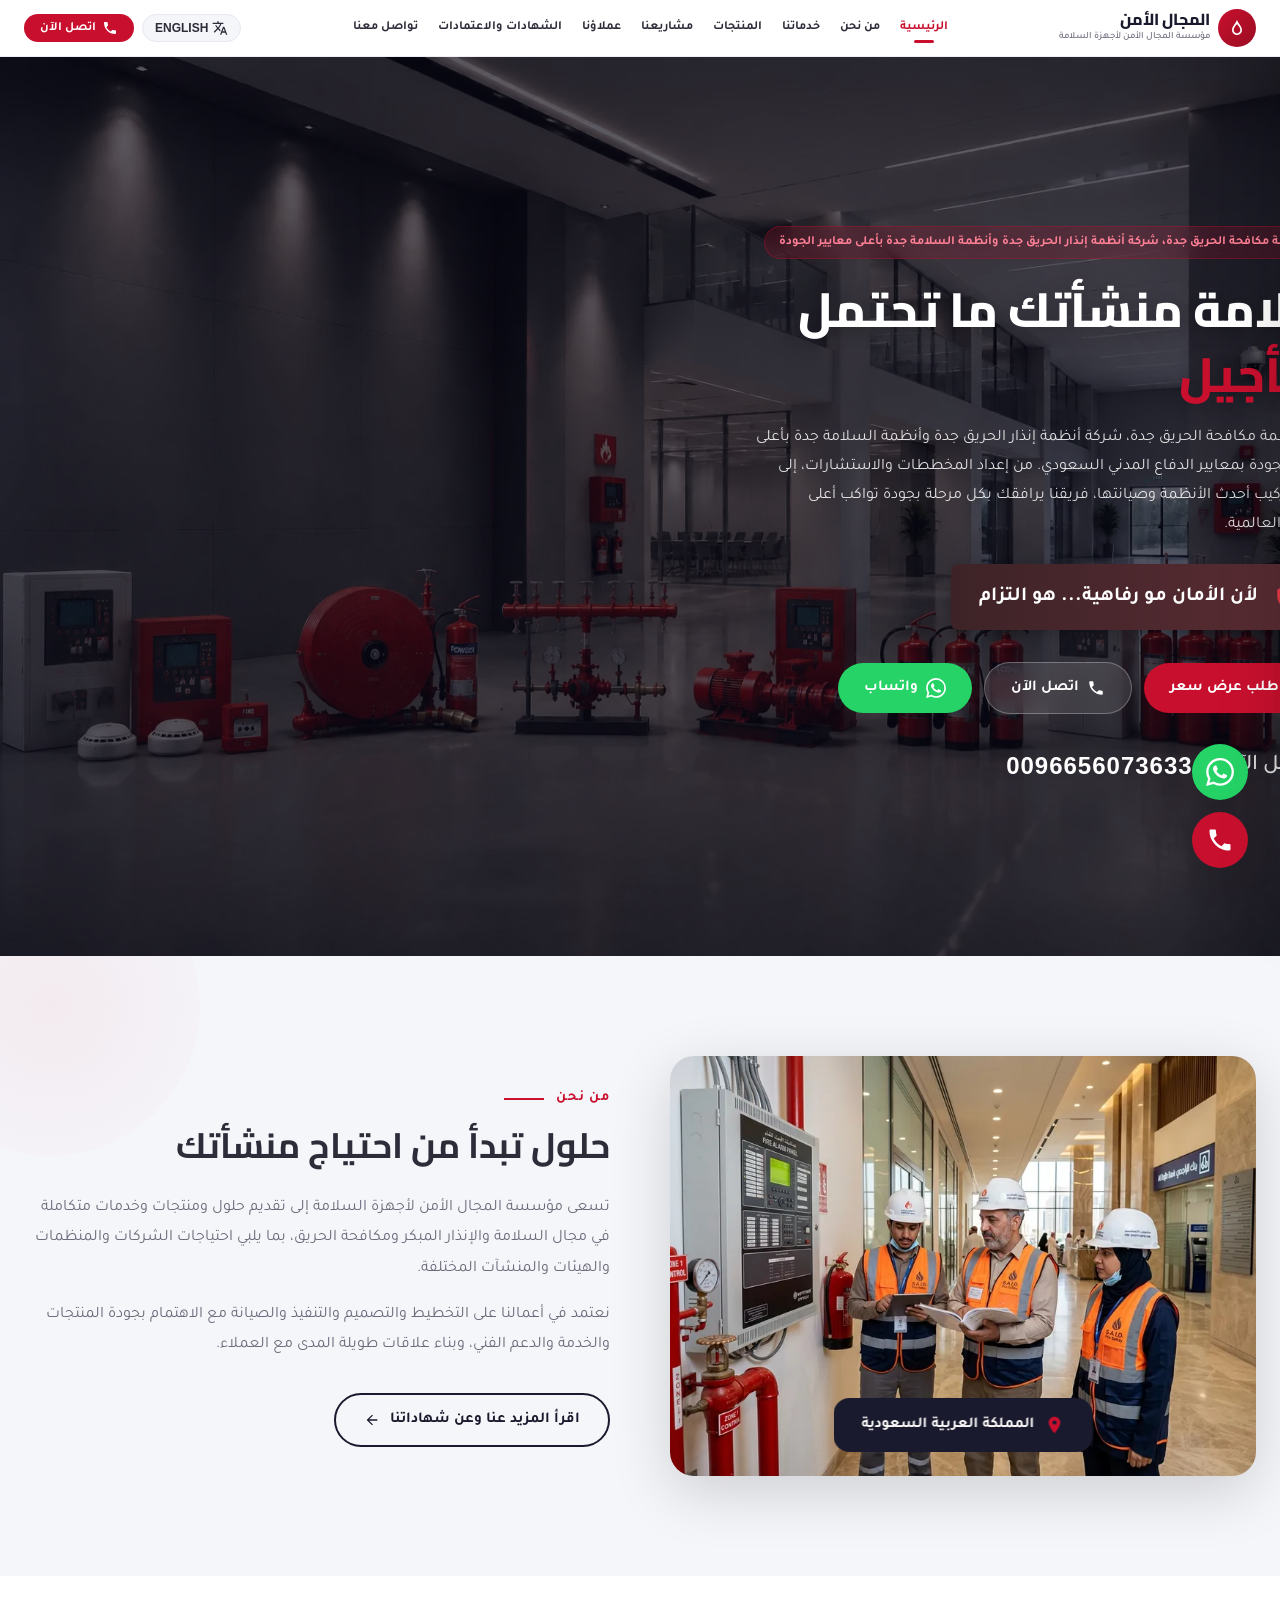
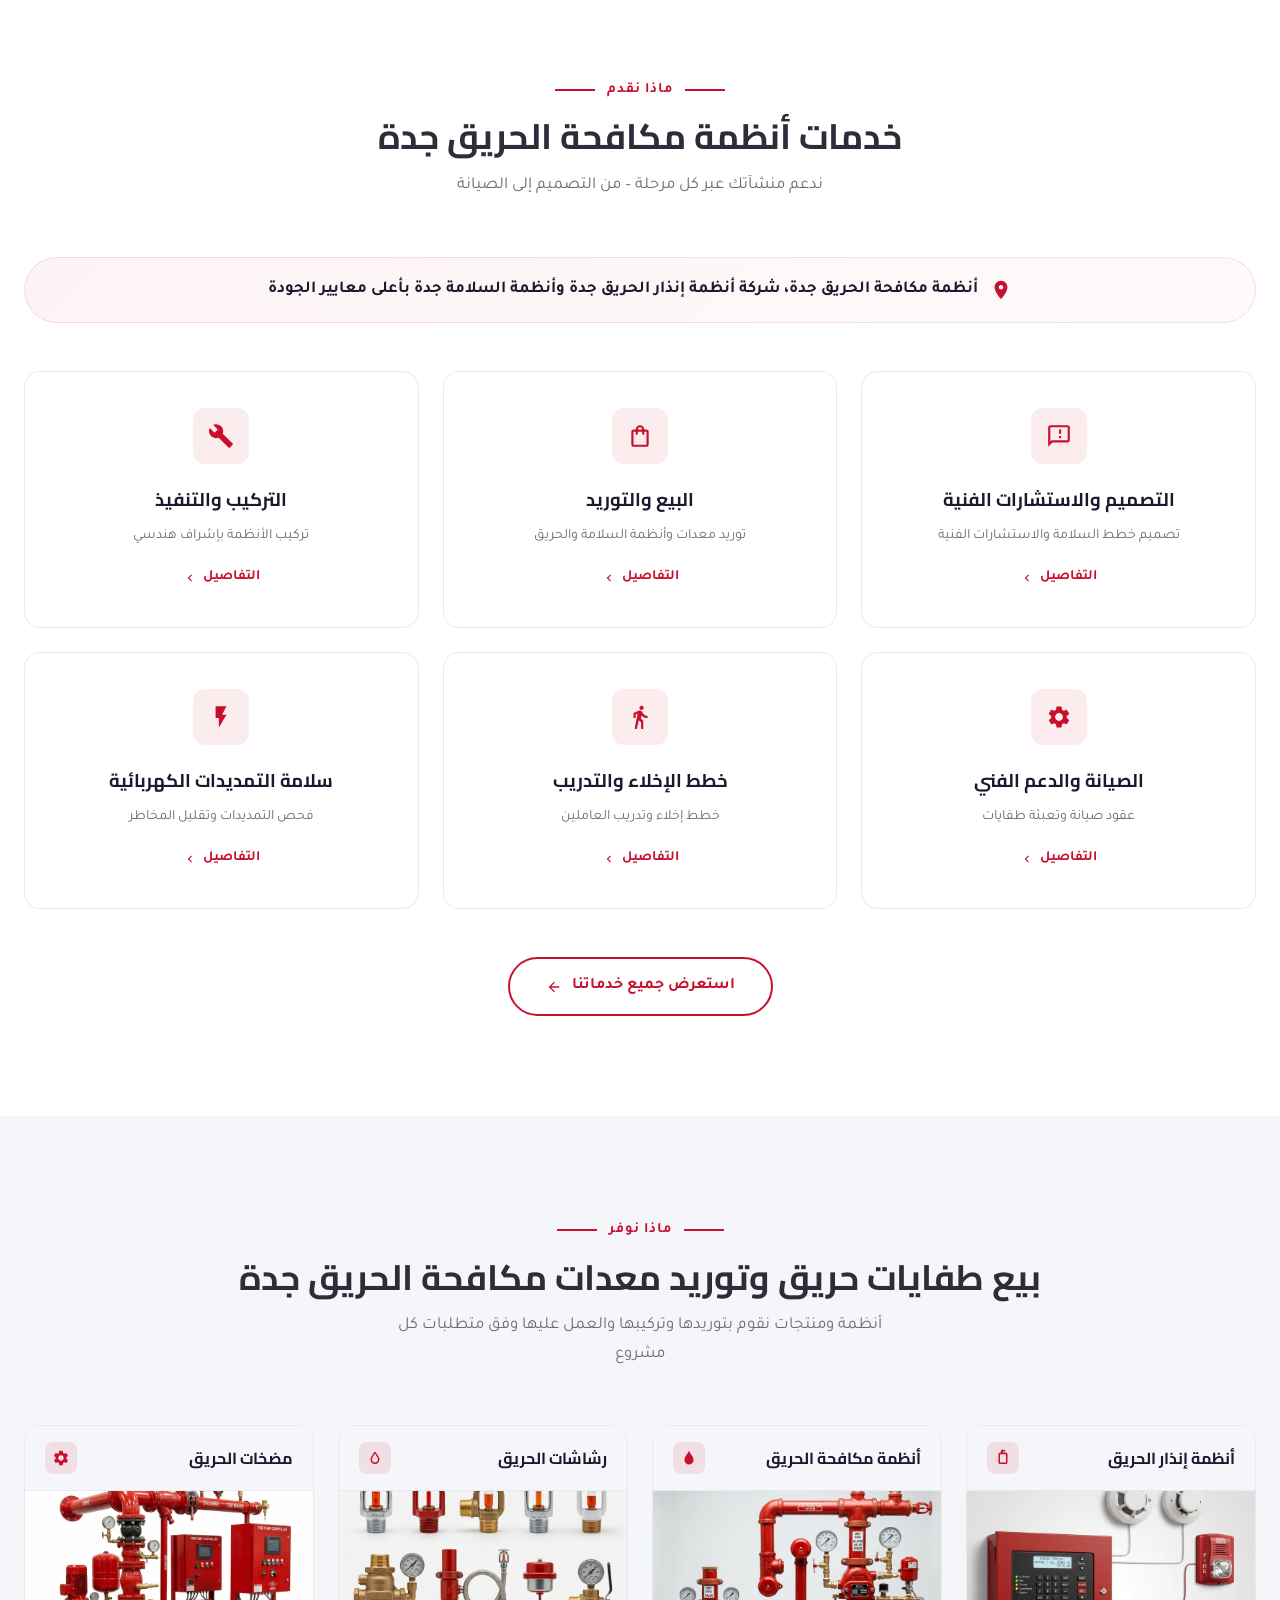
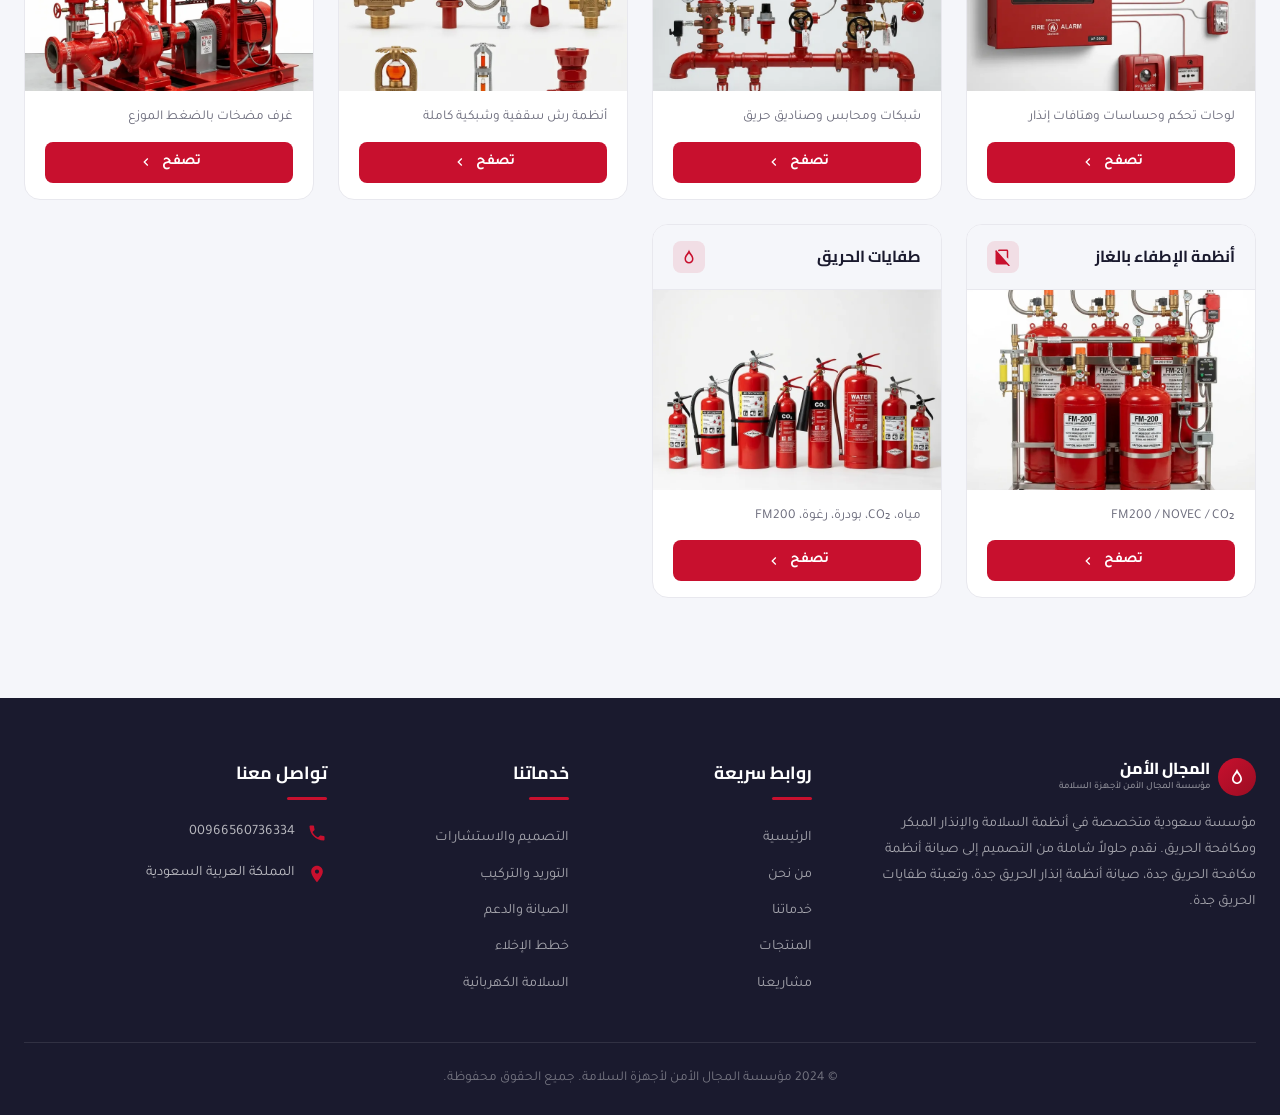
==== commit 13eca7d0: "Add files via upload" ====
--- a/index.html
+++ b/index.html
@@ -25,10 +25,10 @@
   <link rel="stylesheet" href="css/style.css">
 
   <meta name="description" content="مؤسسة المجال الأمن، أفضل شركة أنظمة مكافحة الحريق بجدة. نقدم حلول السلامة، إنذار الحريق، وأنظمة الإطفاء المعتمدة من الدفاع المدني. اتصل بنا الآن.">
-  <link rel="canonical" href="https://almajal-safety.com/index.html">
-  <link rel="alternate" hreflang="ar" href="https://almajal-safety.com/index.html">
+  <link rel="canonical" href="https://almajal-safety.com/">
+  <link rel="alternate" hreflang="ar" href="https://almajal-safety.com/">
   <link rel="alternate" hreflang="en" href="https://almajal-safety.com/index-en.html">
-  <link rel="alternate" hreflang="x-default" href="https://almajal-safety.com/index.html">
+  <link rel="alternate" hreflang="x-default" href="https://almajal-safety.com/">
   
   <meta property="og:title" content="شركة أنظمة مكافحة الحريق بجدة | المجال الأمن للسلامة">
   <meta property="og:description" content="مؤسسة المجال الأمن، أفضل شركة أنظمة مكافحة الحريق بجدة. نقدم حلول السلامة، إنذار الحريق، وأنظمة الإطفاء المعتمدة من الدفاع المدني. اتصل بنا الآن.">
@@ -58,10 +58,10 @@
 
       <!-- Navigation -->
       <nav class="main-nav" id="mainNav">
-        <a href="index.html" class="active">الرئيسية</a>
+        <a href="/" class="active">الرئيسية</a>
         <a href="about.html">من نحن</a>
-        <a href="index.html#services">خدماتنا</a>
-        <a href="index.html#products">المنتجات</a>
+        <a href="/#services">خدماتنا</a>
+        <a href="/#products">المنتجات</a>
         <a href="projects.html#projects">مشاريعنا</a>
         <a href="projects.html#clients">عملاؤنا</a>
         <a href="about.html#certificates">الشهادات والاعتمادات</a>
@@ -91,10 +91,10 @@
   <div class="mobile-nav-overlay" id="mobileNavOverlay"></div>
   <div class="mobile-nav" id="mobileNav">
     <button class="mobile-nav-close" id="mobileNavClose">&times;</button>
-    <a href="index.html" class="active">الرئيسية</a>
+    <a href="/" class="active">الرئيسية</a>
     <a href="about.html">من نحن</a>
-    <a href="index.html#services">خدماتنا</a>
-    <a href="index.html#products">المنتجات</a>
+    <a href="/#services">خدماتنا</a>
+    <a href="/#products">المنتجات</a>
     <a href="projects.html#projects">مشاريعنا</a>
     <a href="projects.html#clients">عملاؤنا</a>
     <a href="about.html#certificates">الشهادات والاعتمادات</a>
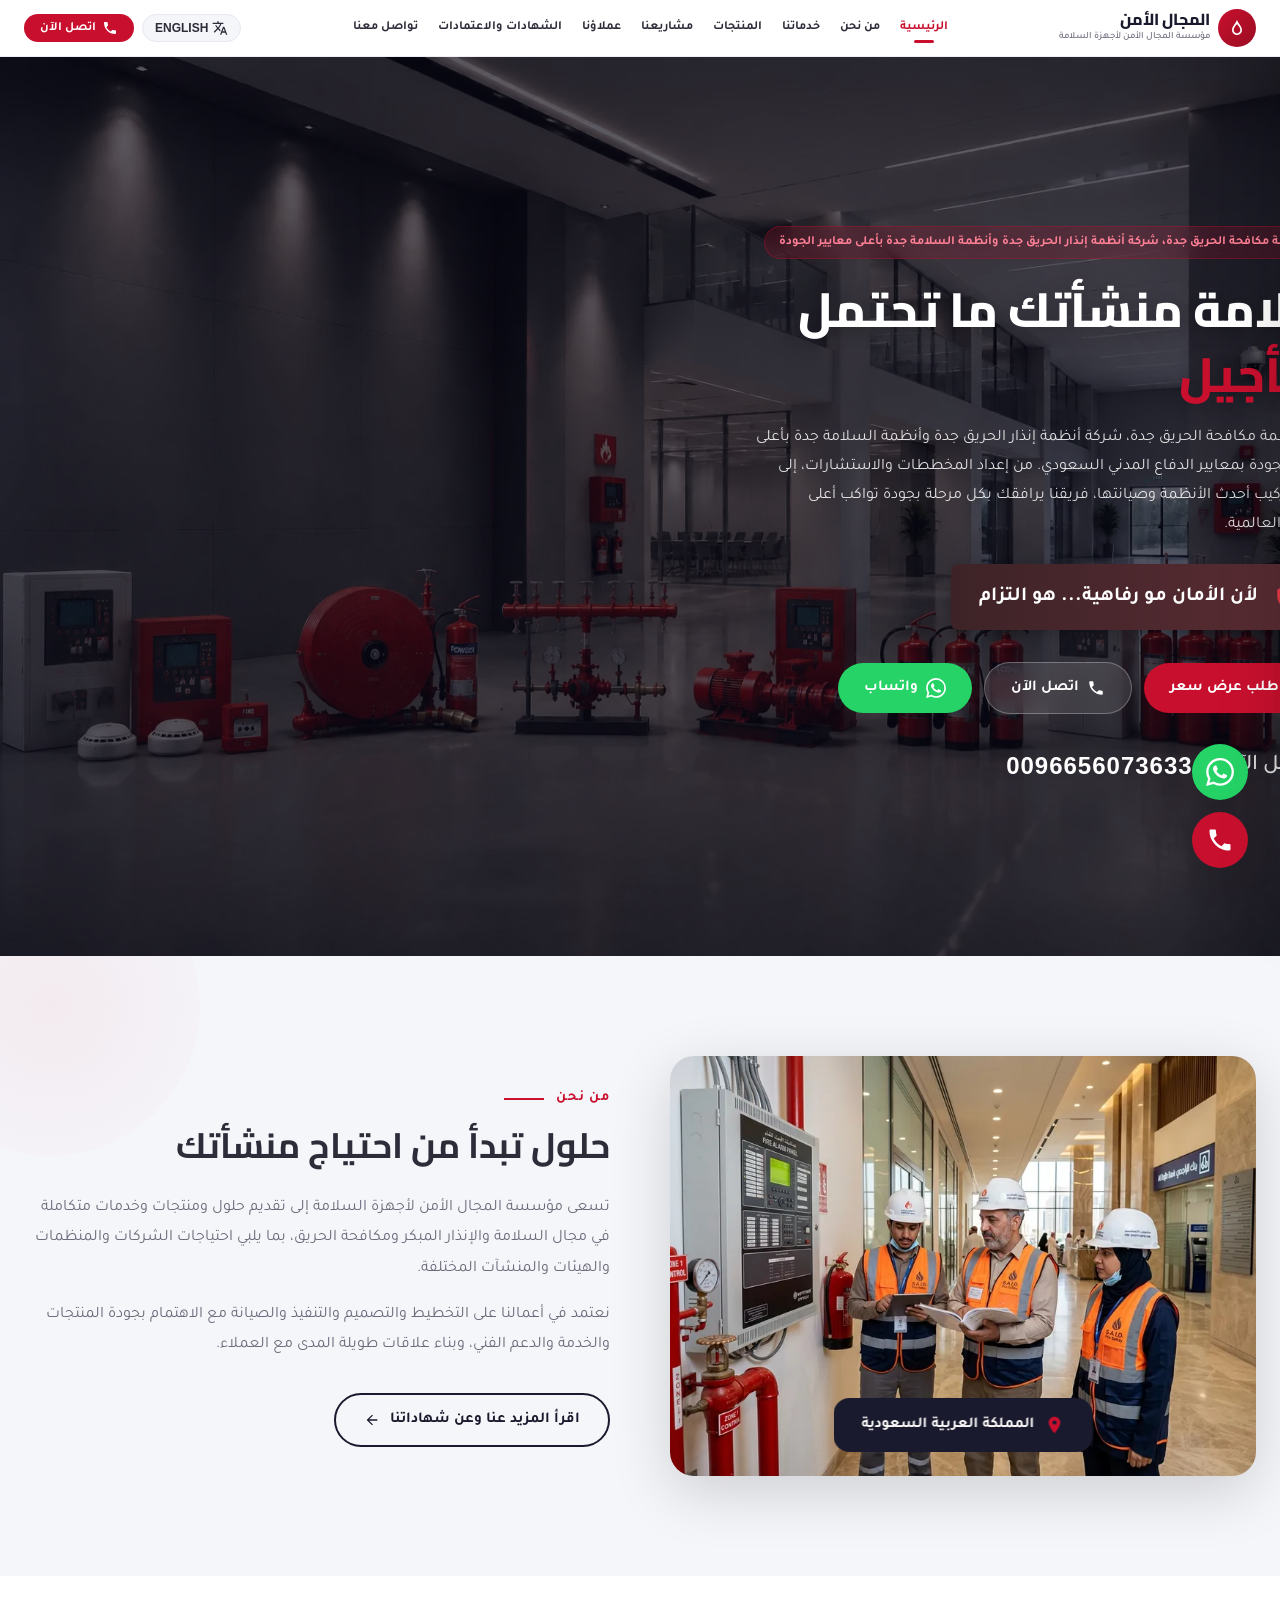
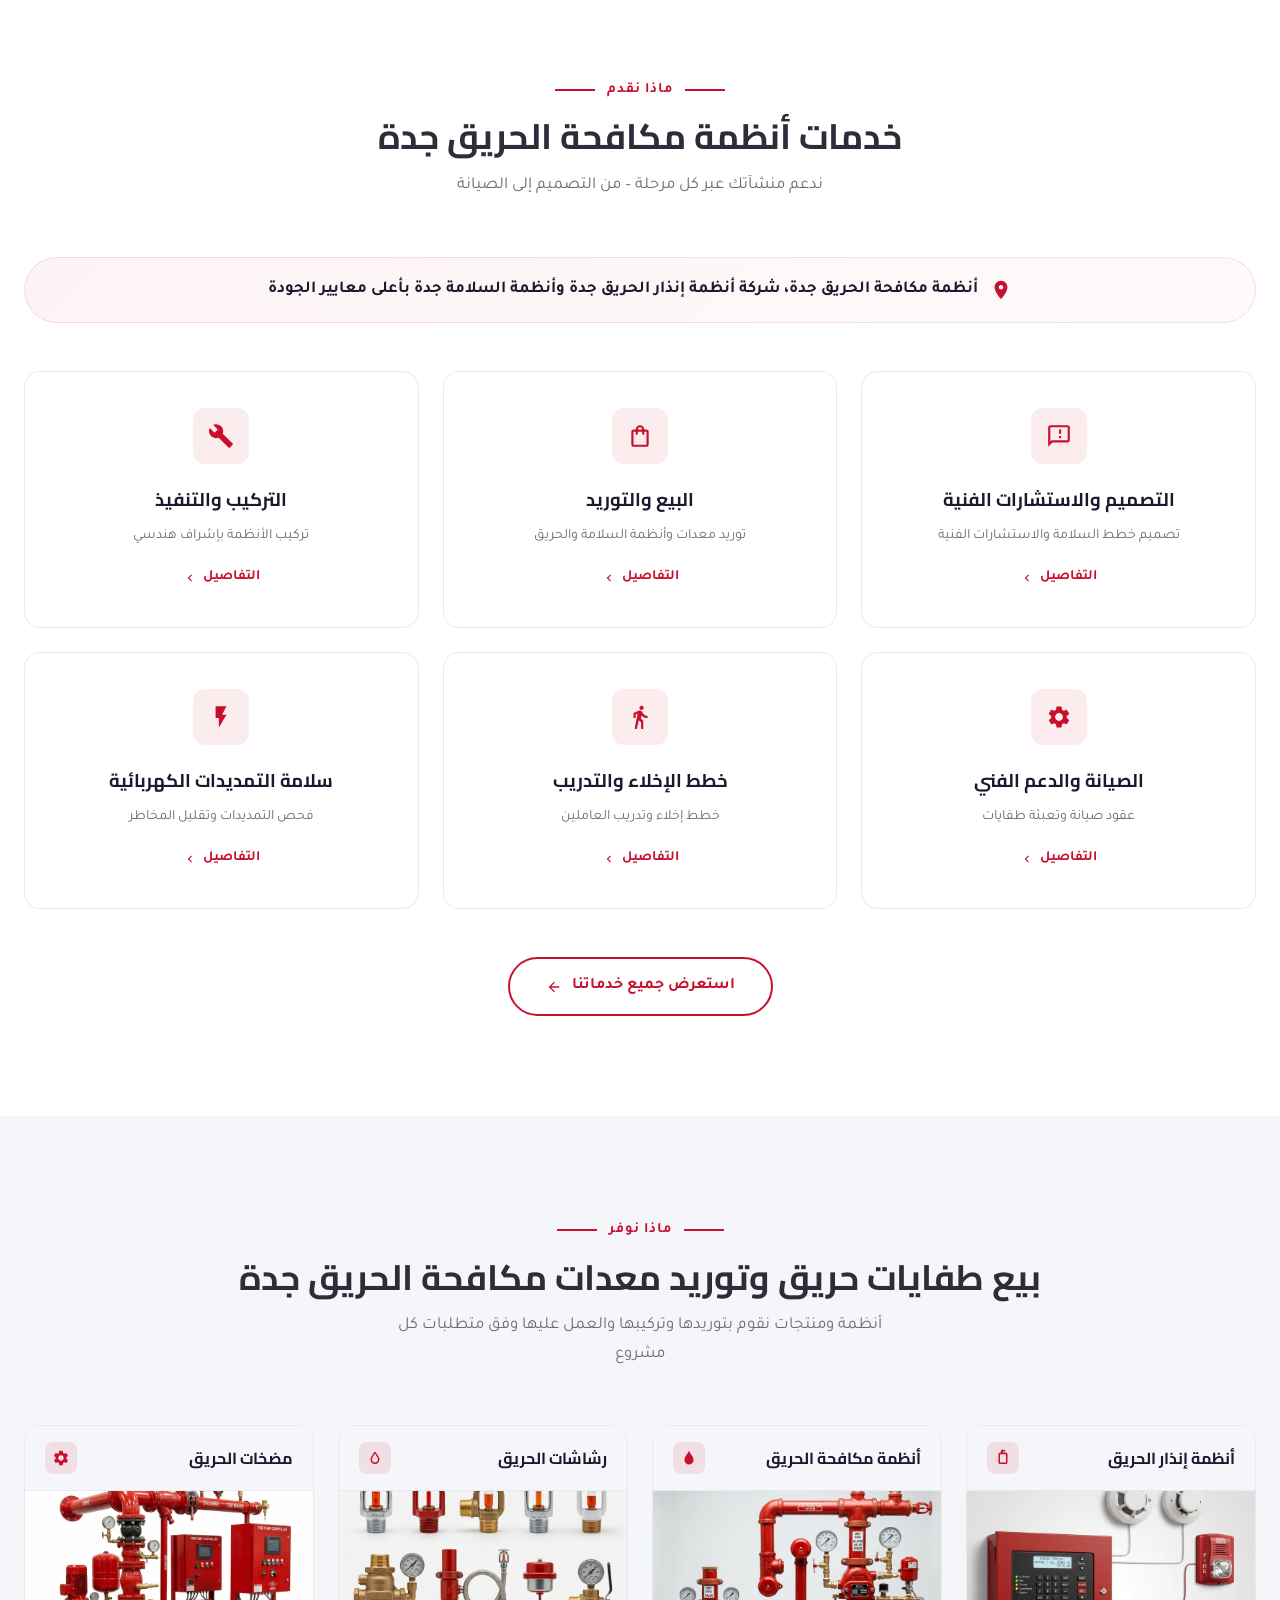
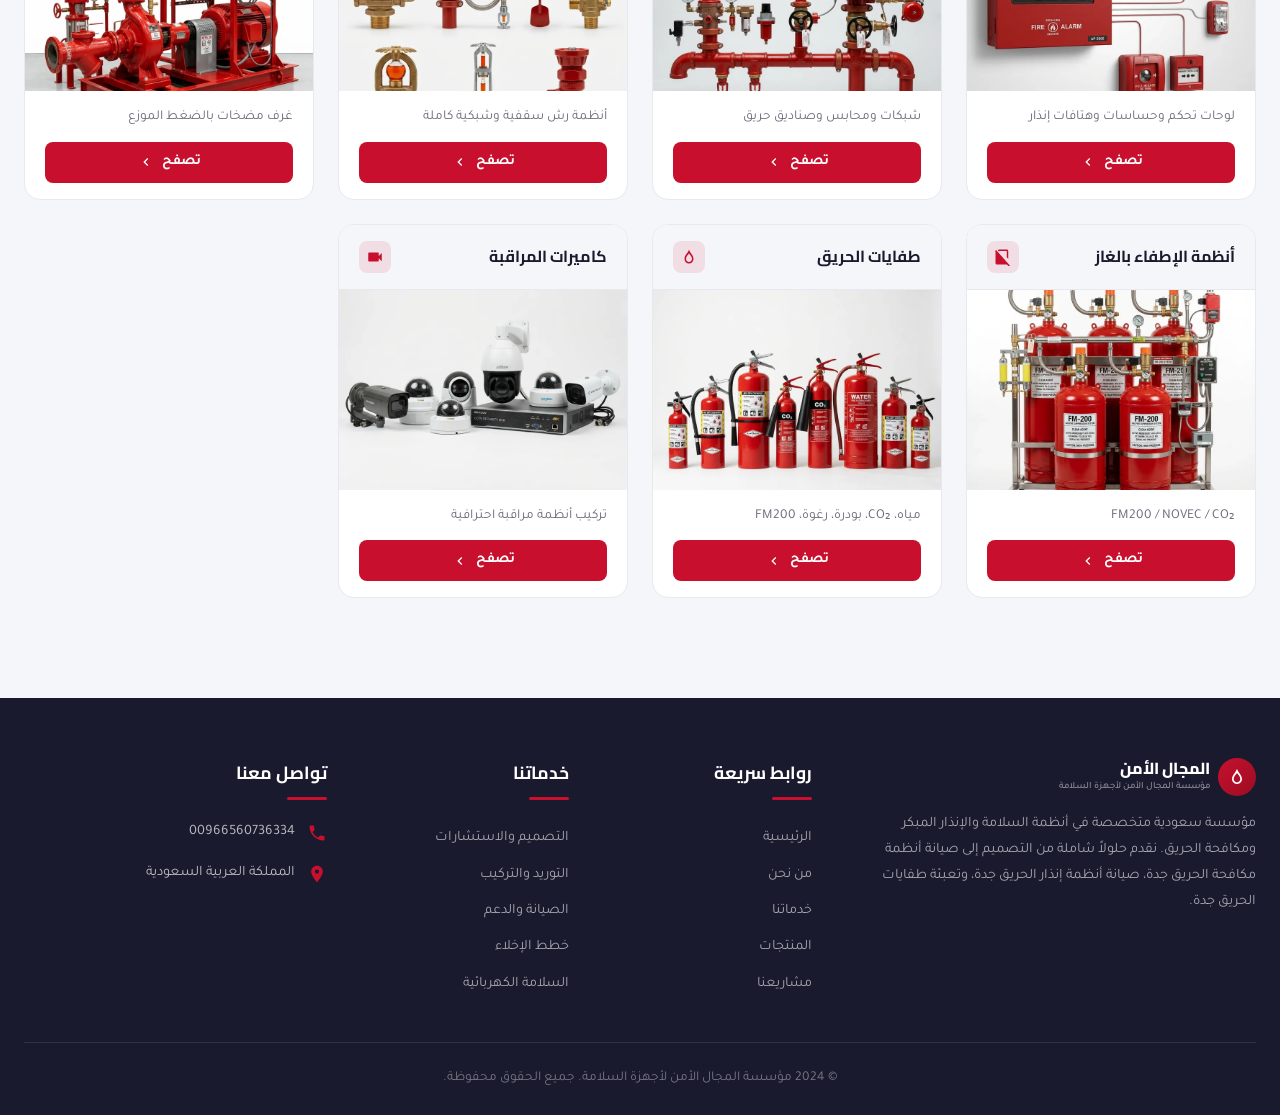
==== commit 4c650a0b: "Add Google Tag Manager snippets to all HTML pages" ====
--- a/index.html
+++ b/index.html
@@ -1,6 +1,13 @@
 <!DOCTYPE html>
 <html lang="ar" dir="rtl">
 <head>
+<!-- Google Tag Manager -->
+<script>(function(w,d,s,l,i){w[l]=w[l]||[];w[l].push({'gtm.start':
+new Date().getTime(),event:'gtm.js'});var f=d.getElementsByTagName(s)[0],
+j=d.createElement(s),dl=l!='dataLayer'?'&l='+l:'';j.async=true;j.src=
+'https://www.googletagmanager.com/gtm.js?id='+i+dl;f.parentNode.insertBefore(j,f);
+})(window,document,'script','dataLayer','GTM-PG3TN8QV');</script>
+<!-- End Google Tag Manager -->
   <!-- Google tag (gtag.js) -->
   <script async src="https://www.googletagmanager.com/gtag/js?id=G-14L5YKZQYX"></script>
   <script>
@@ -41,6 +48,10 @@
 
 </head>
 <body>
+<!-- Google Tag Manager (noscript) -->
+<noscript><iframe src="https://www.googletagmanager.com/ns.html?id=GTM-PG3TN8QV"
+height="0" width="0" style="display:none;visibility:hidden"></iframe></noscript>
+<!-- End Google Tag Manager (noscript) -->
 
   <!-- ===== HEADER ===== -->
   <header class="header" id="header">
